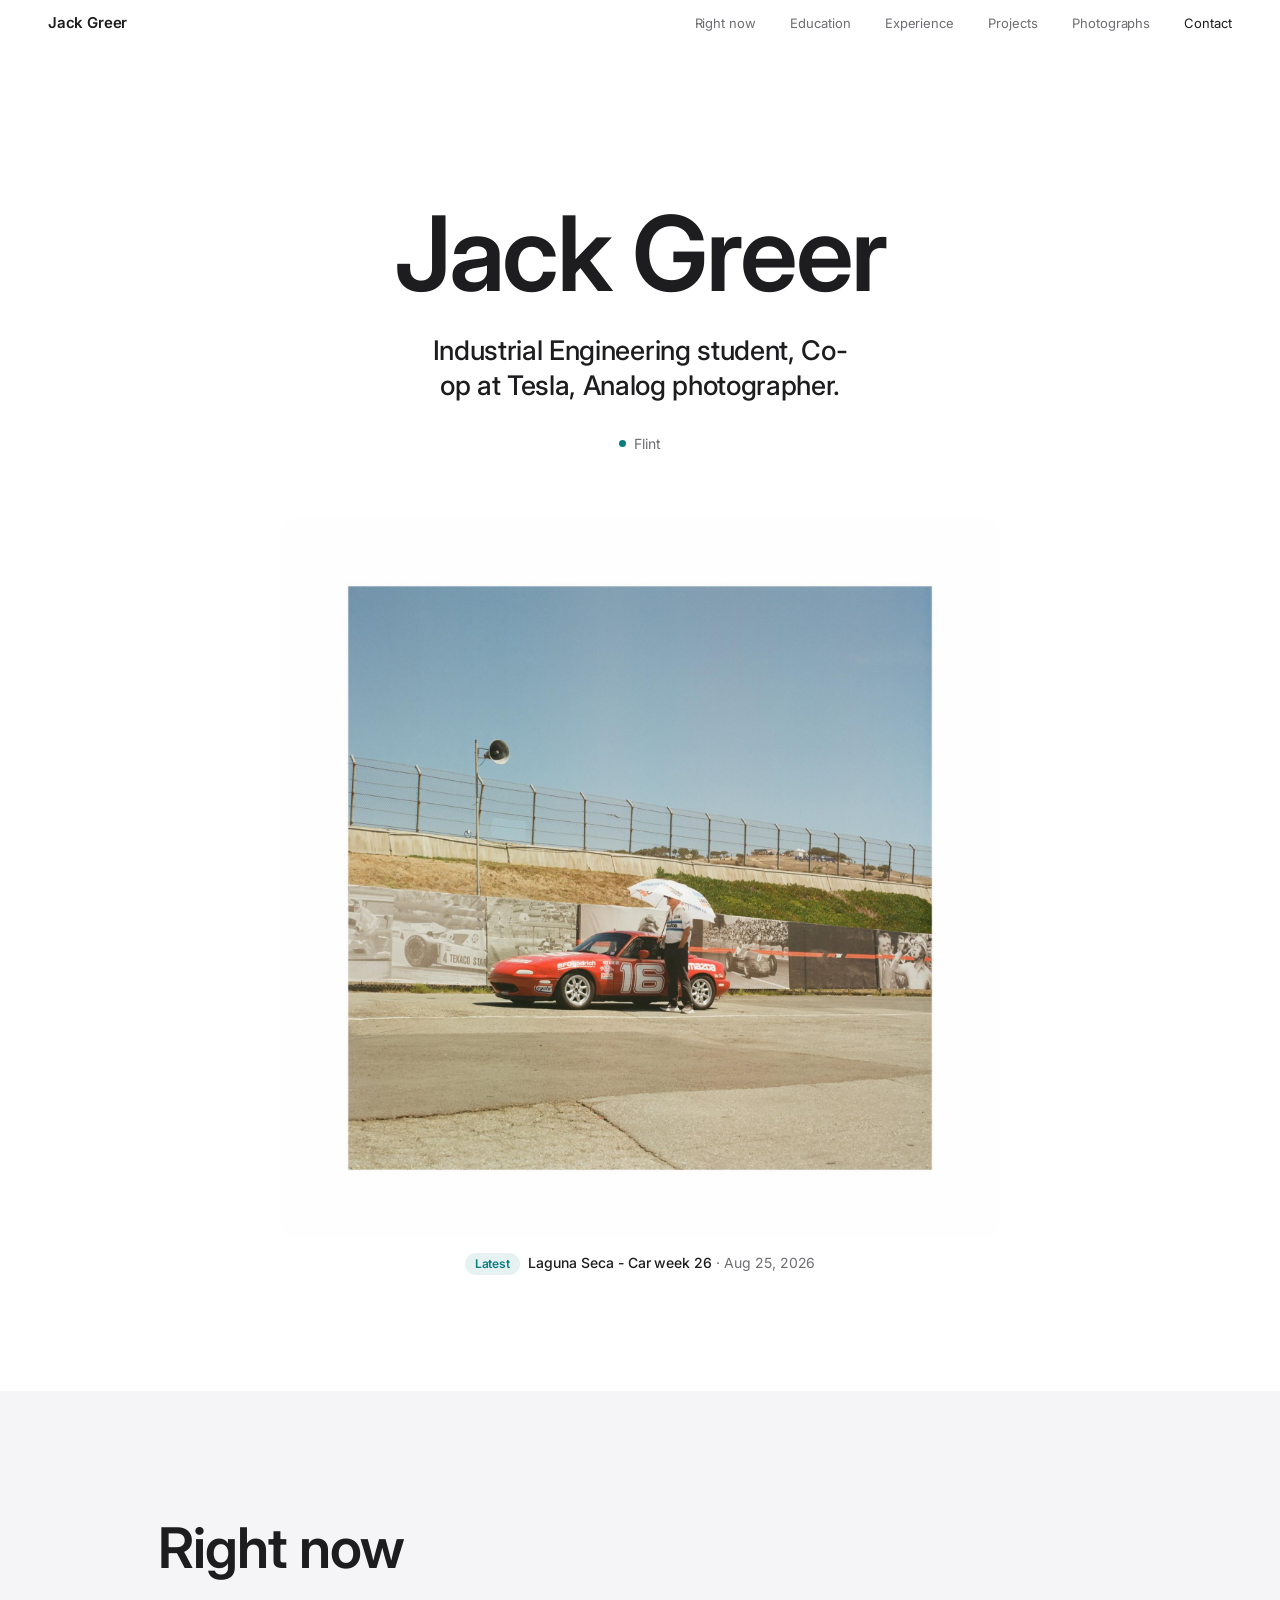
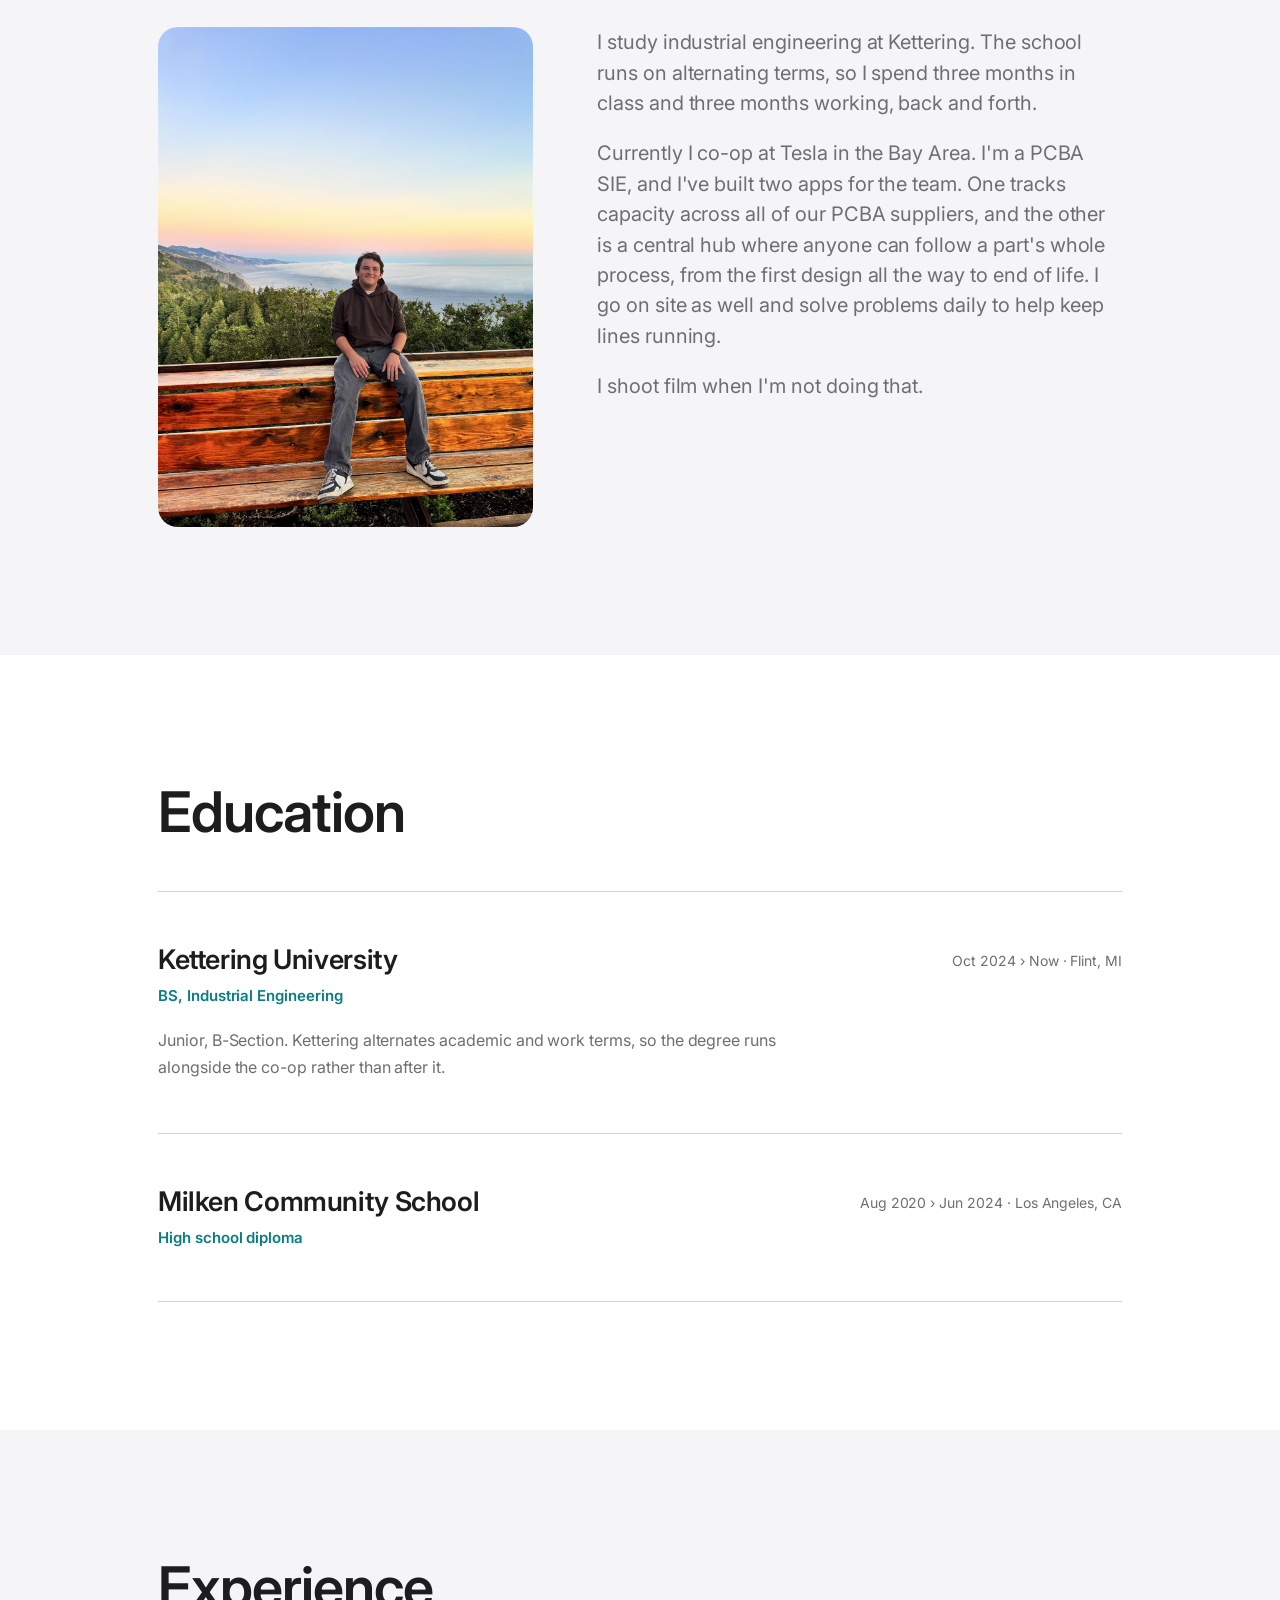
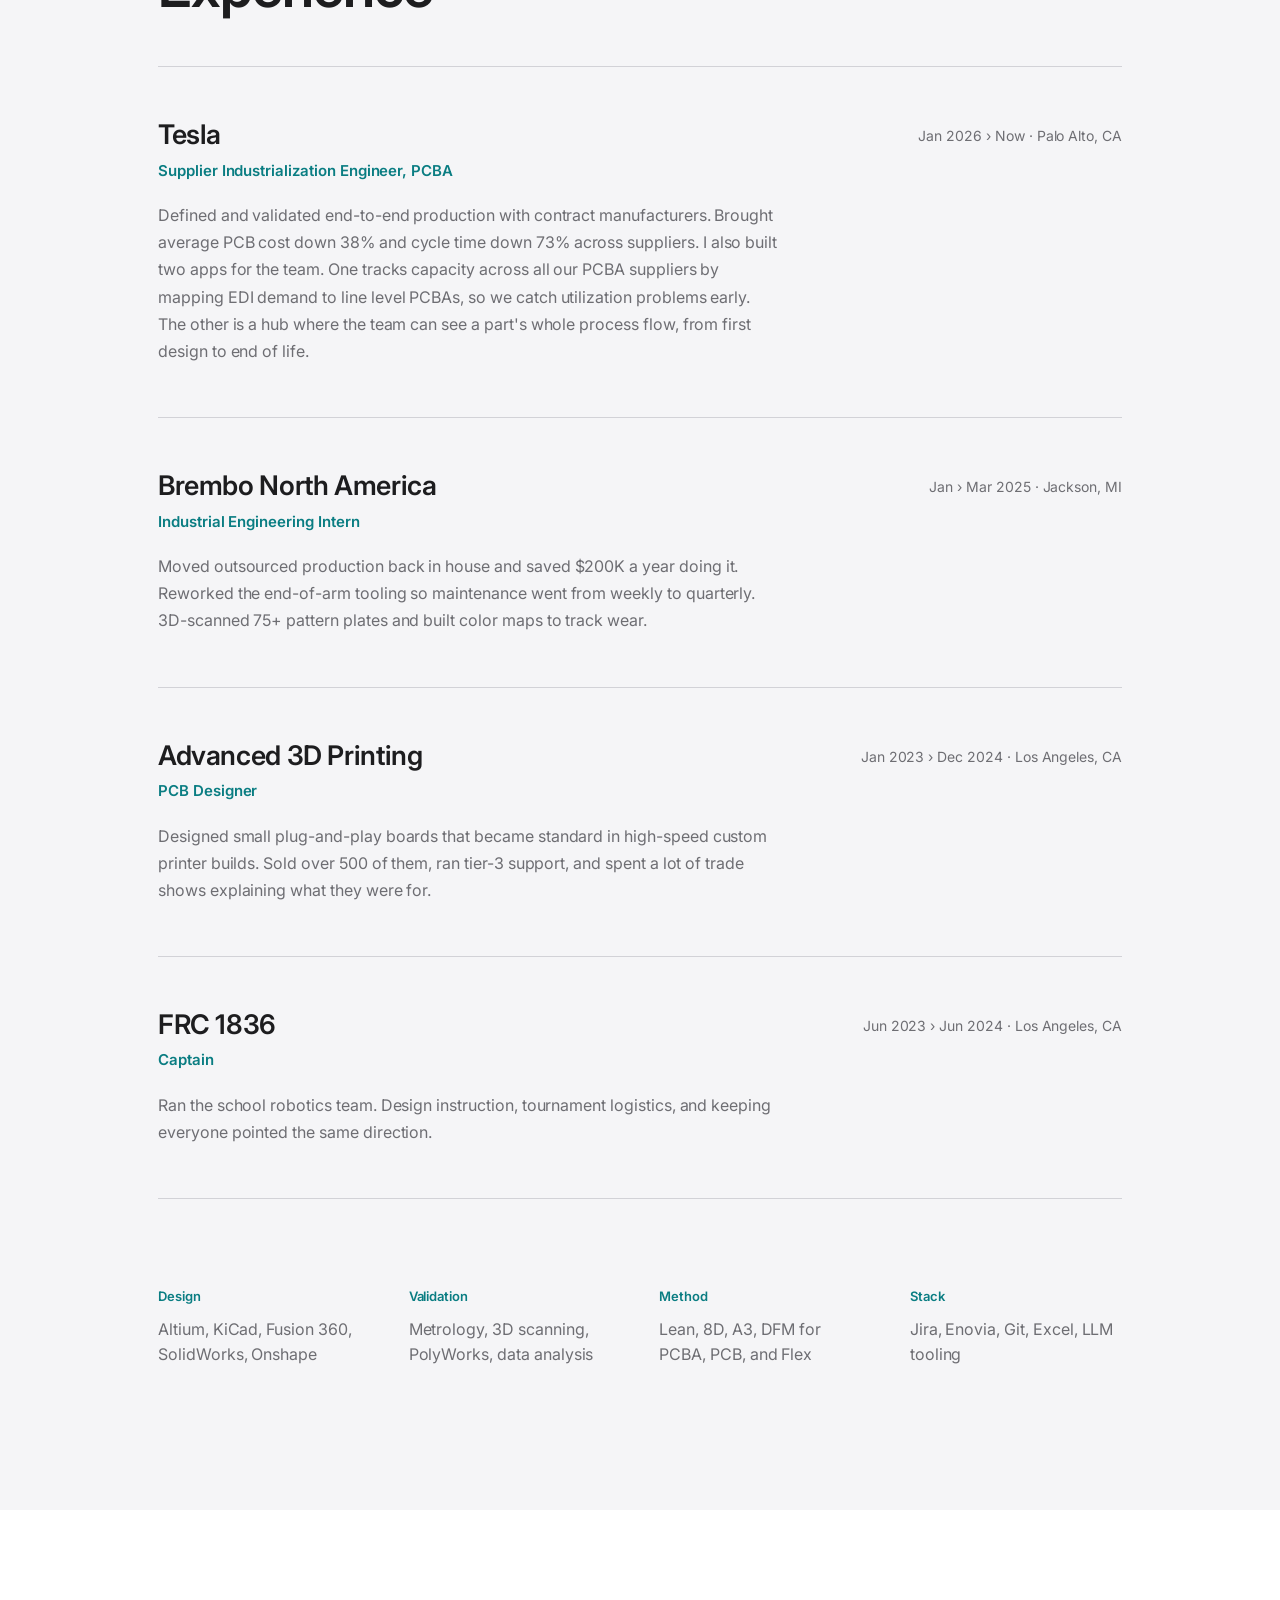
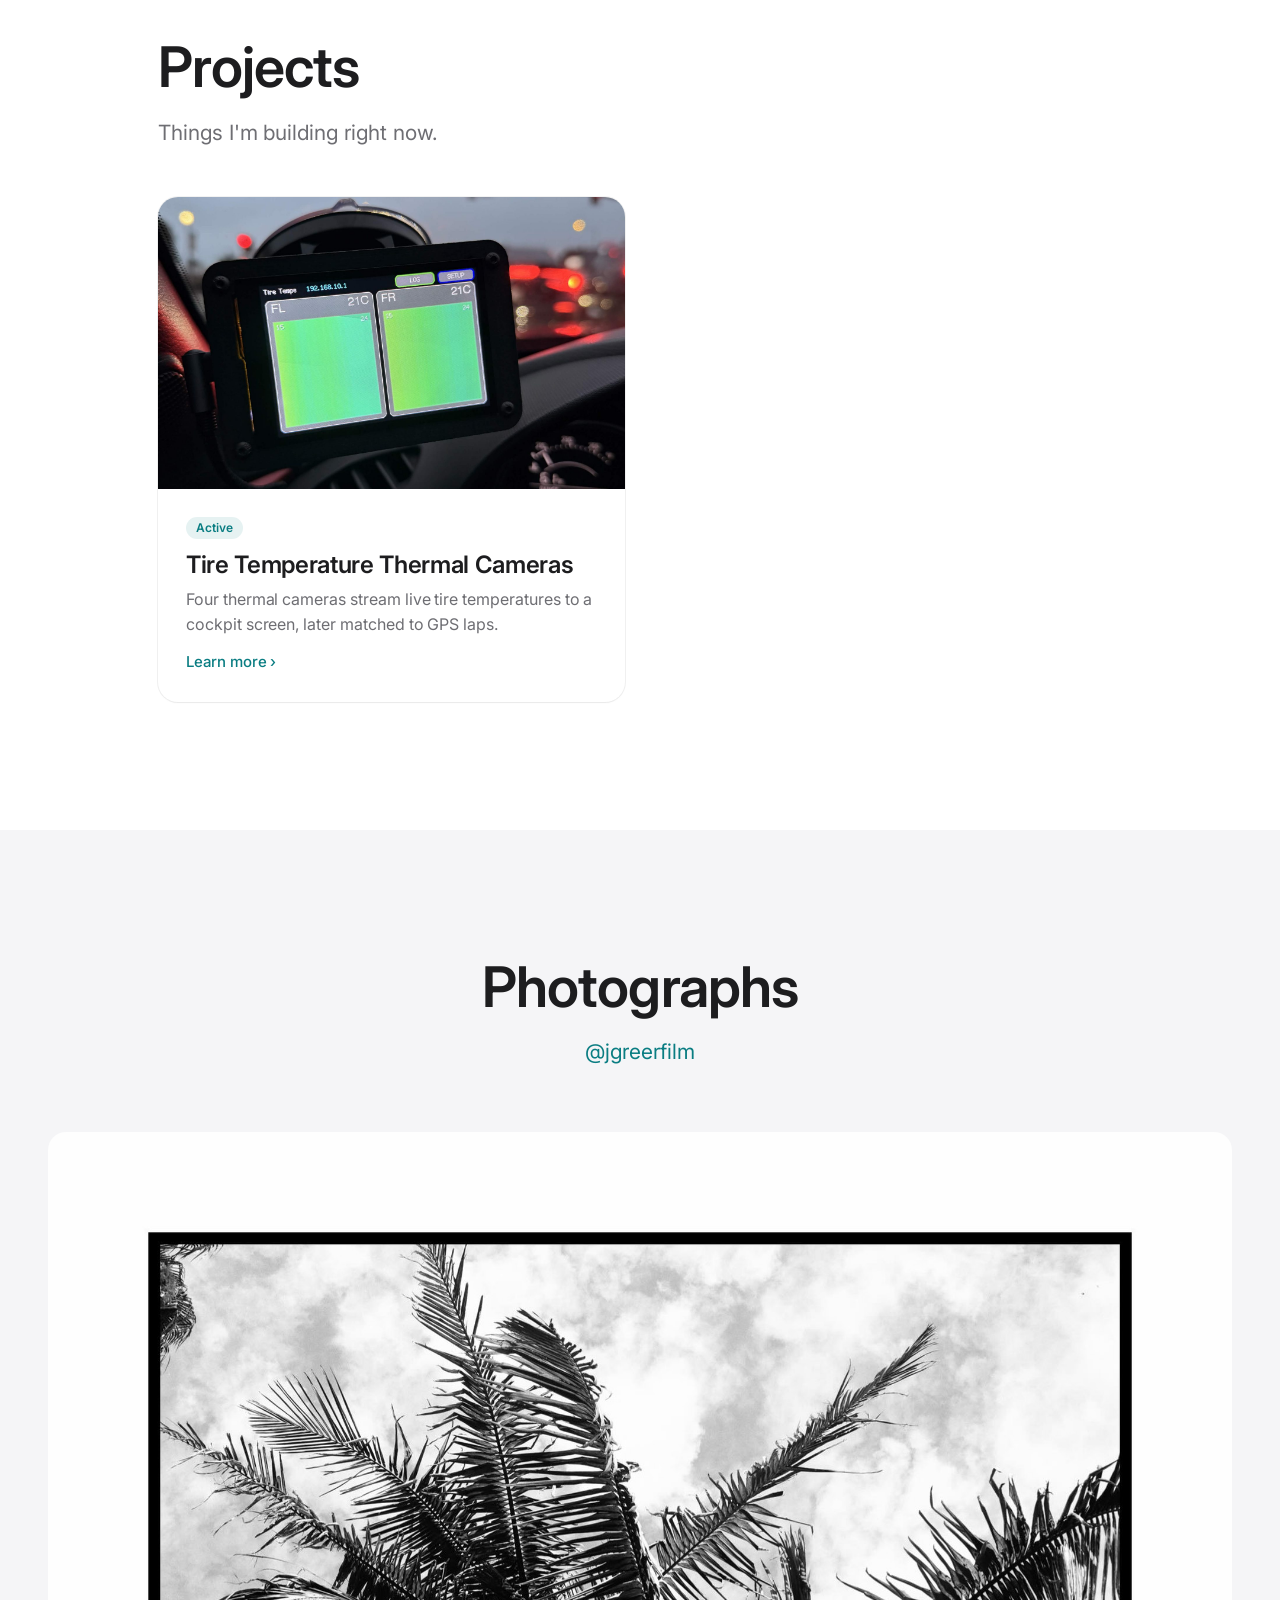
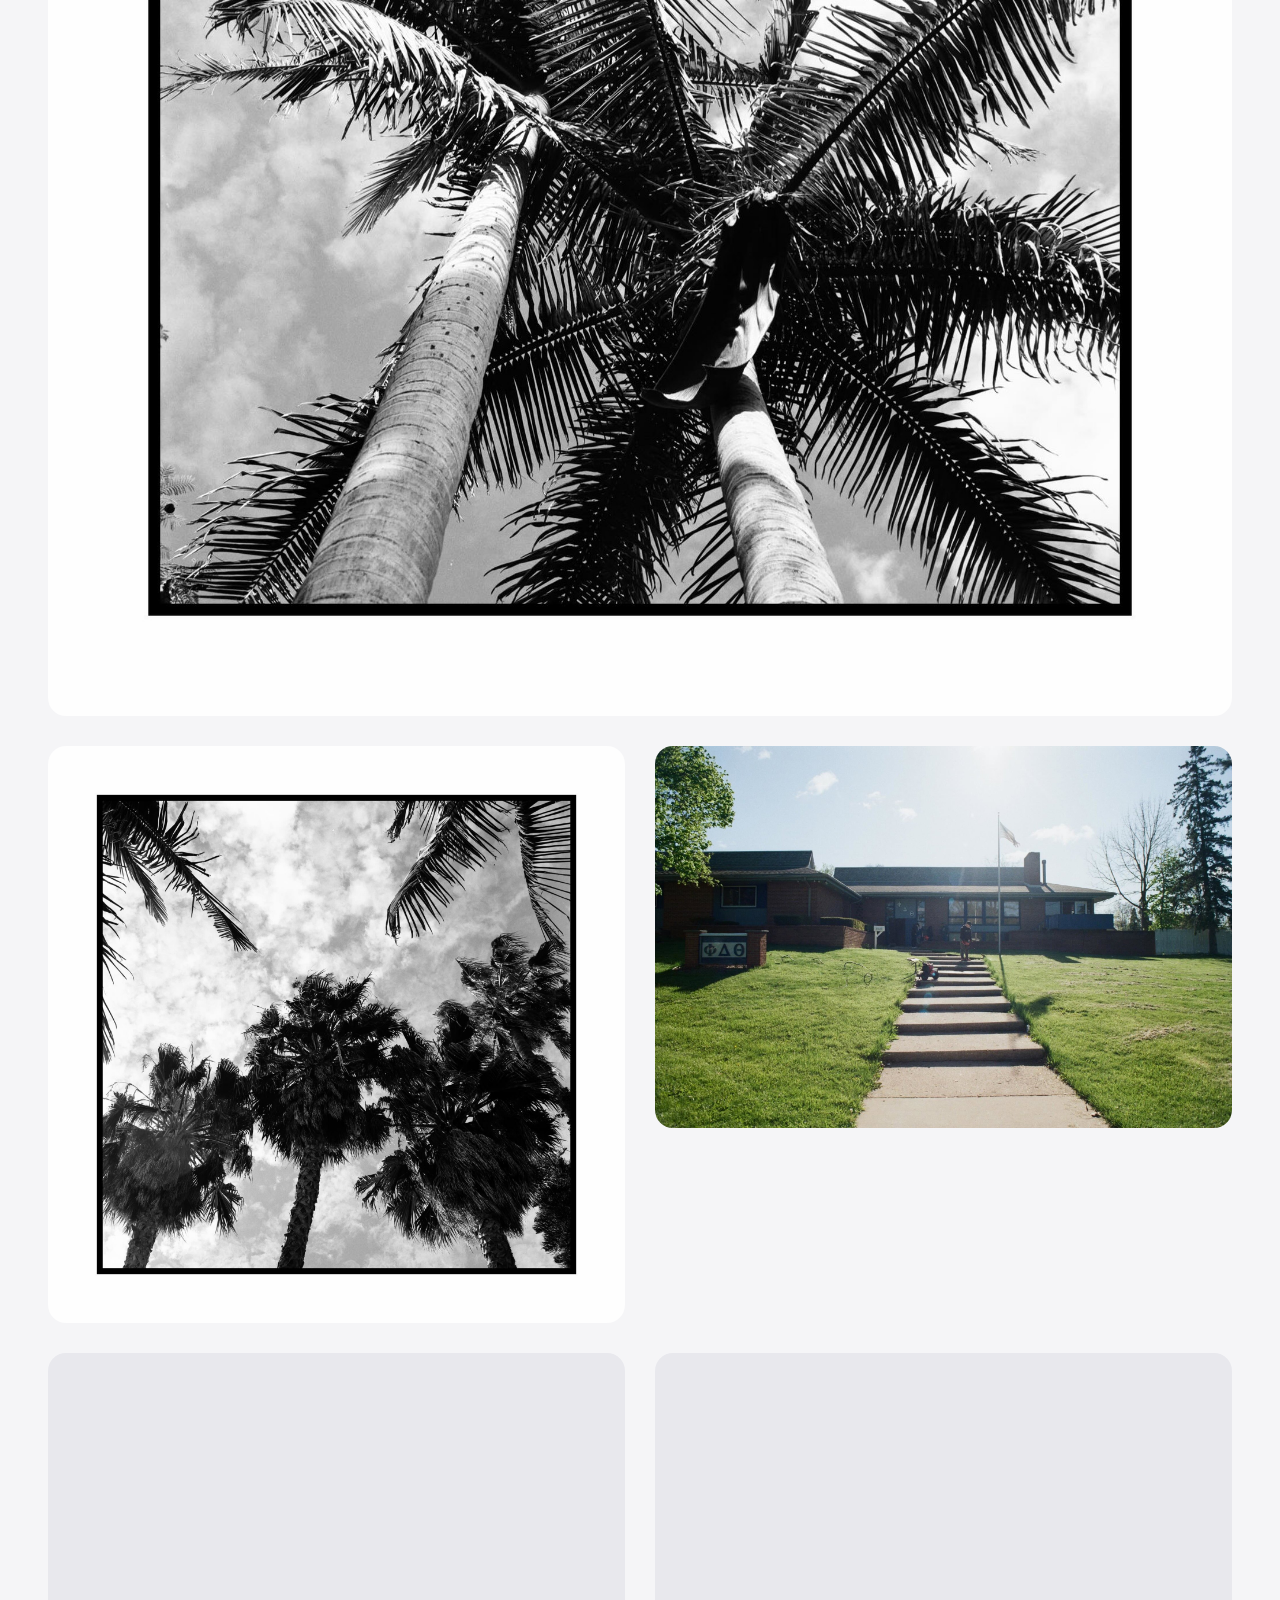
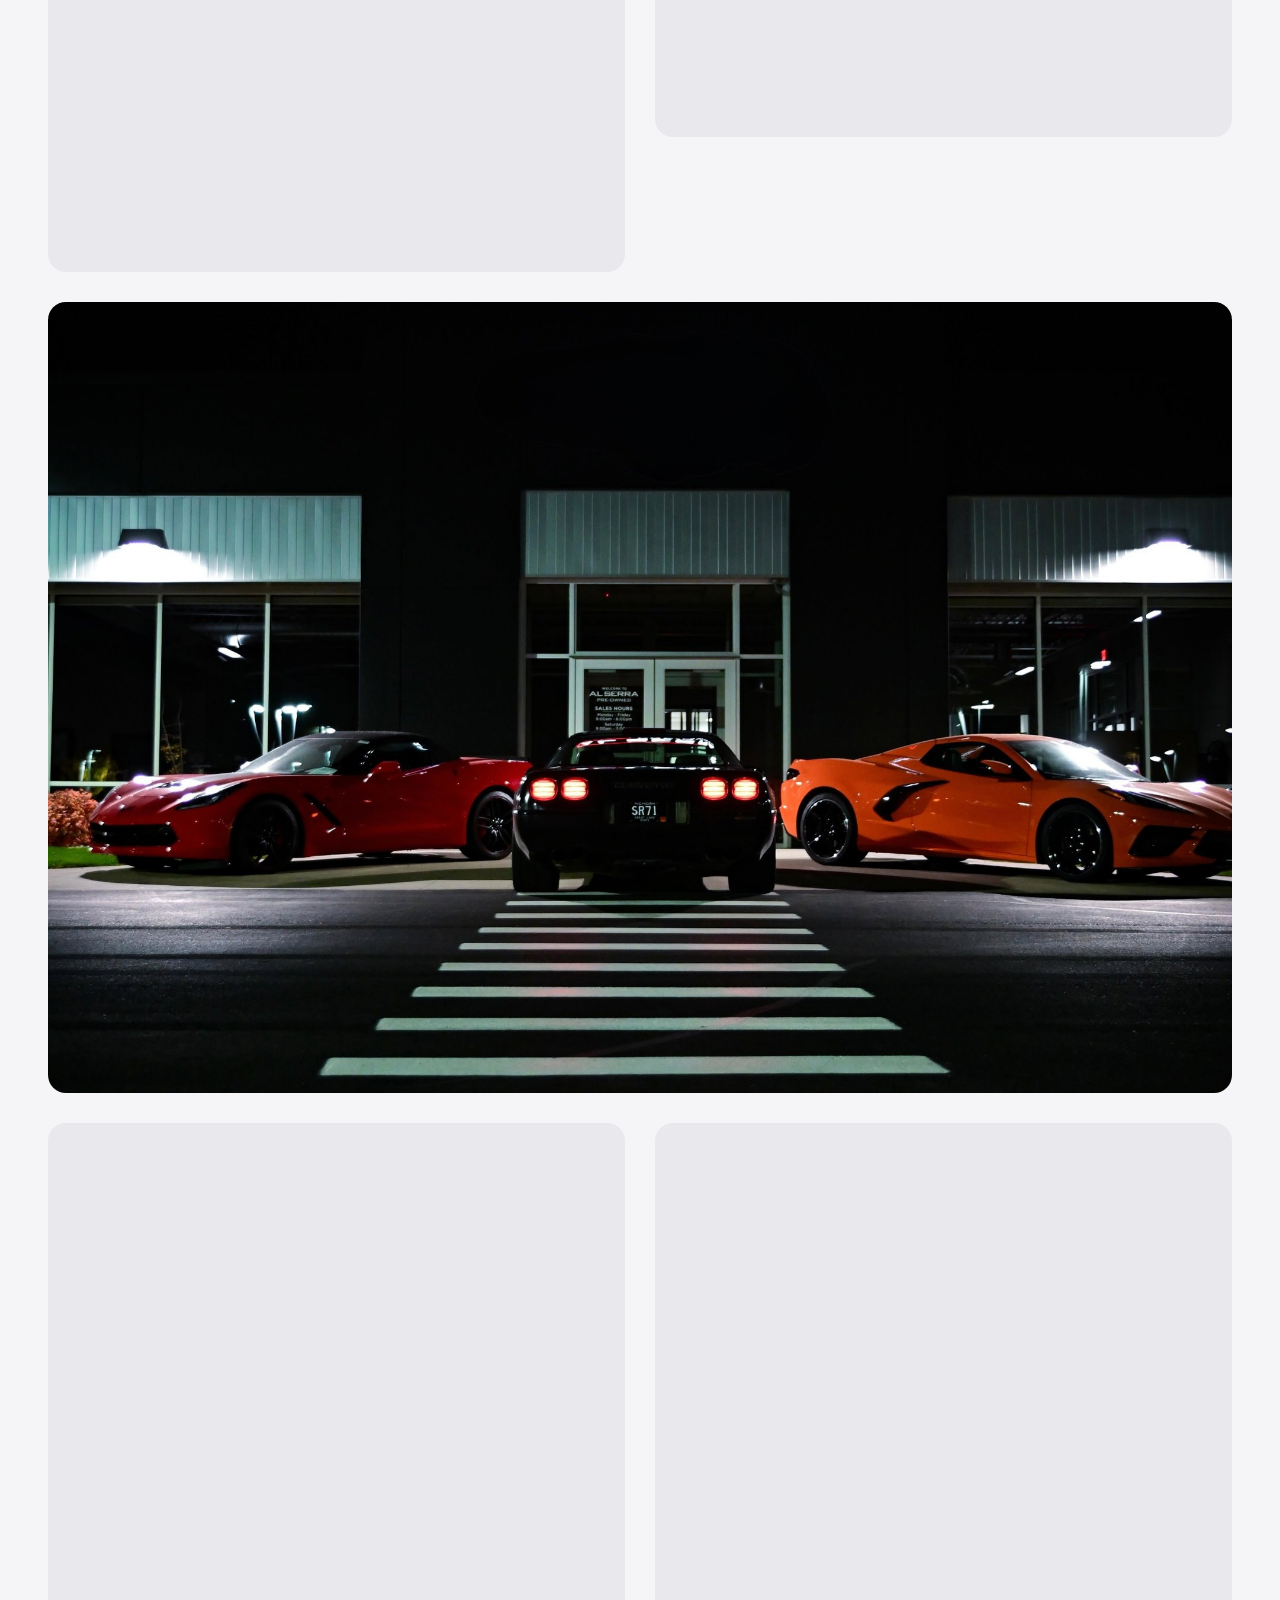
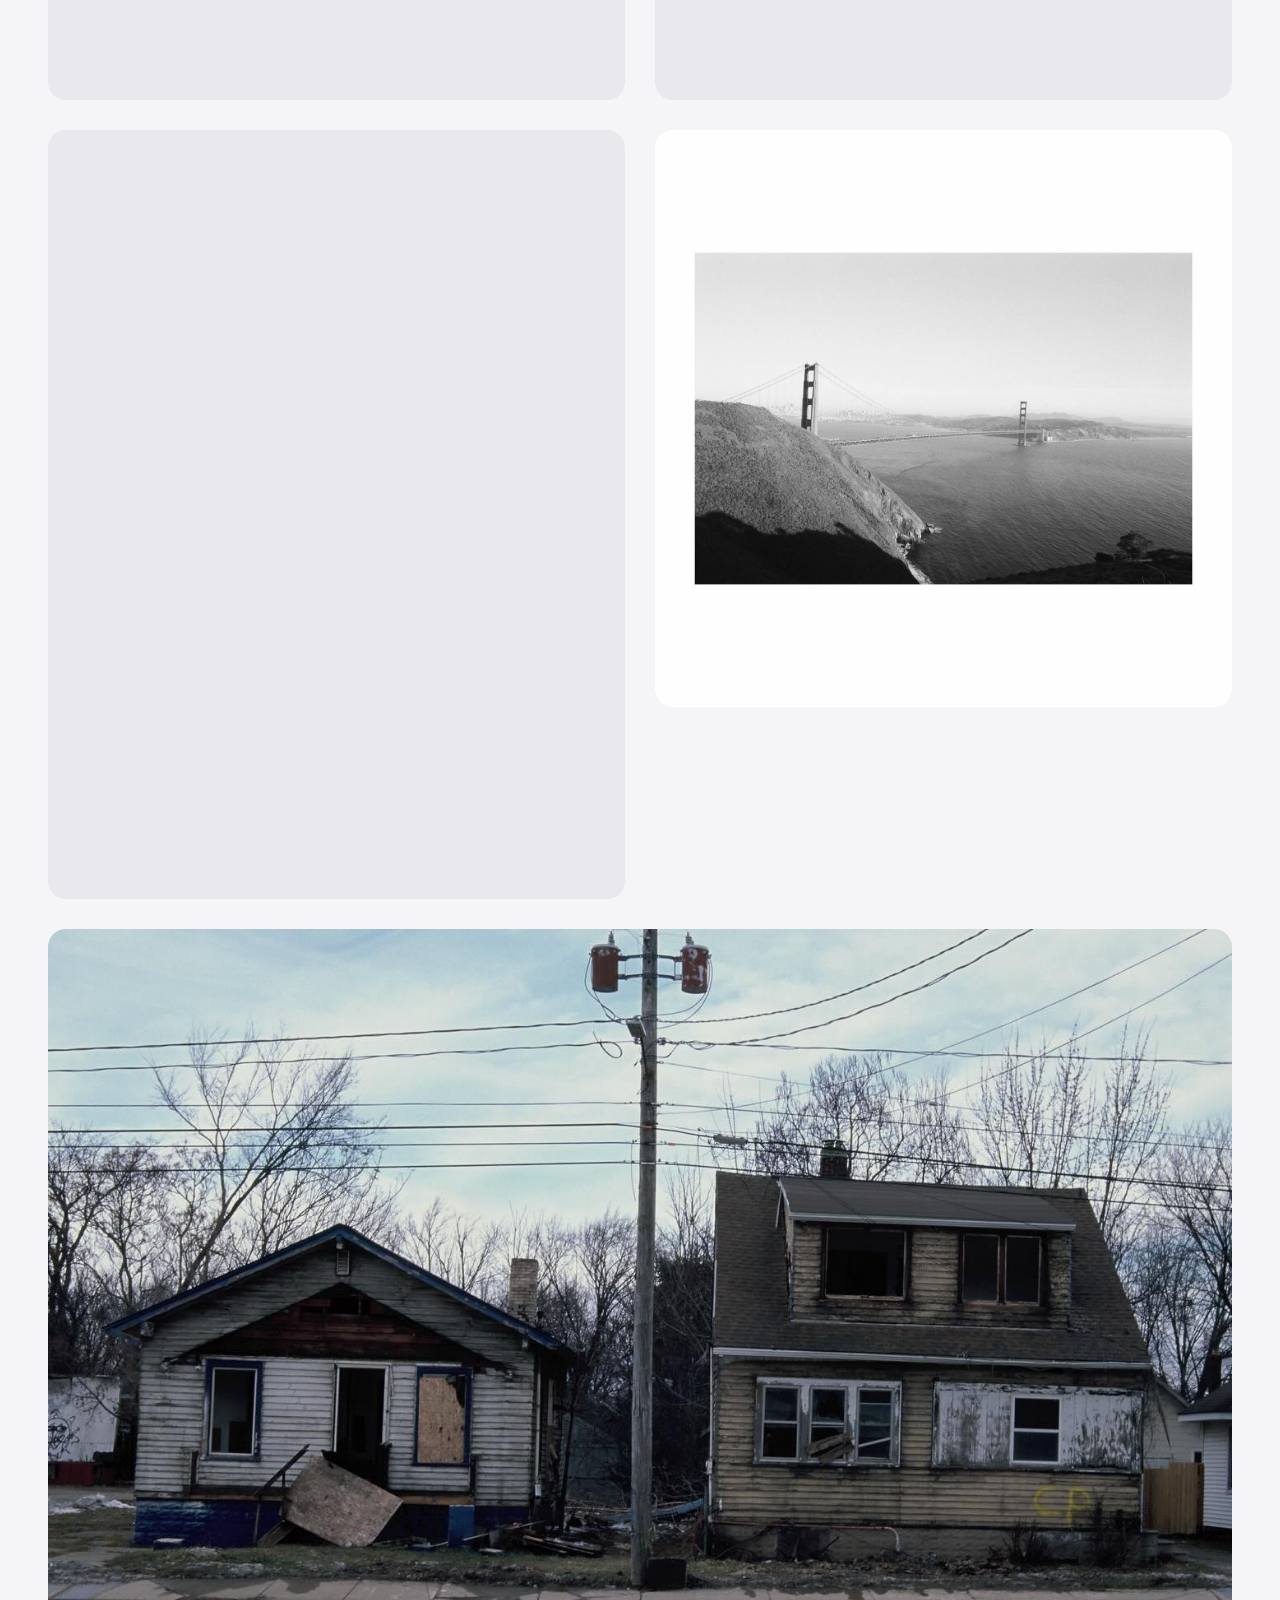
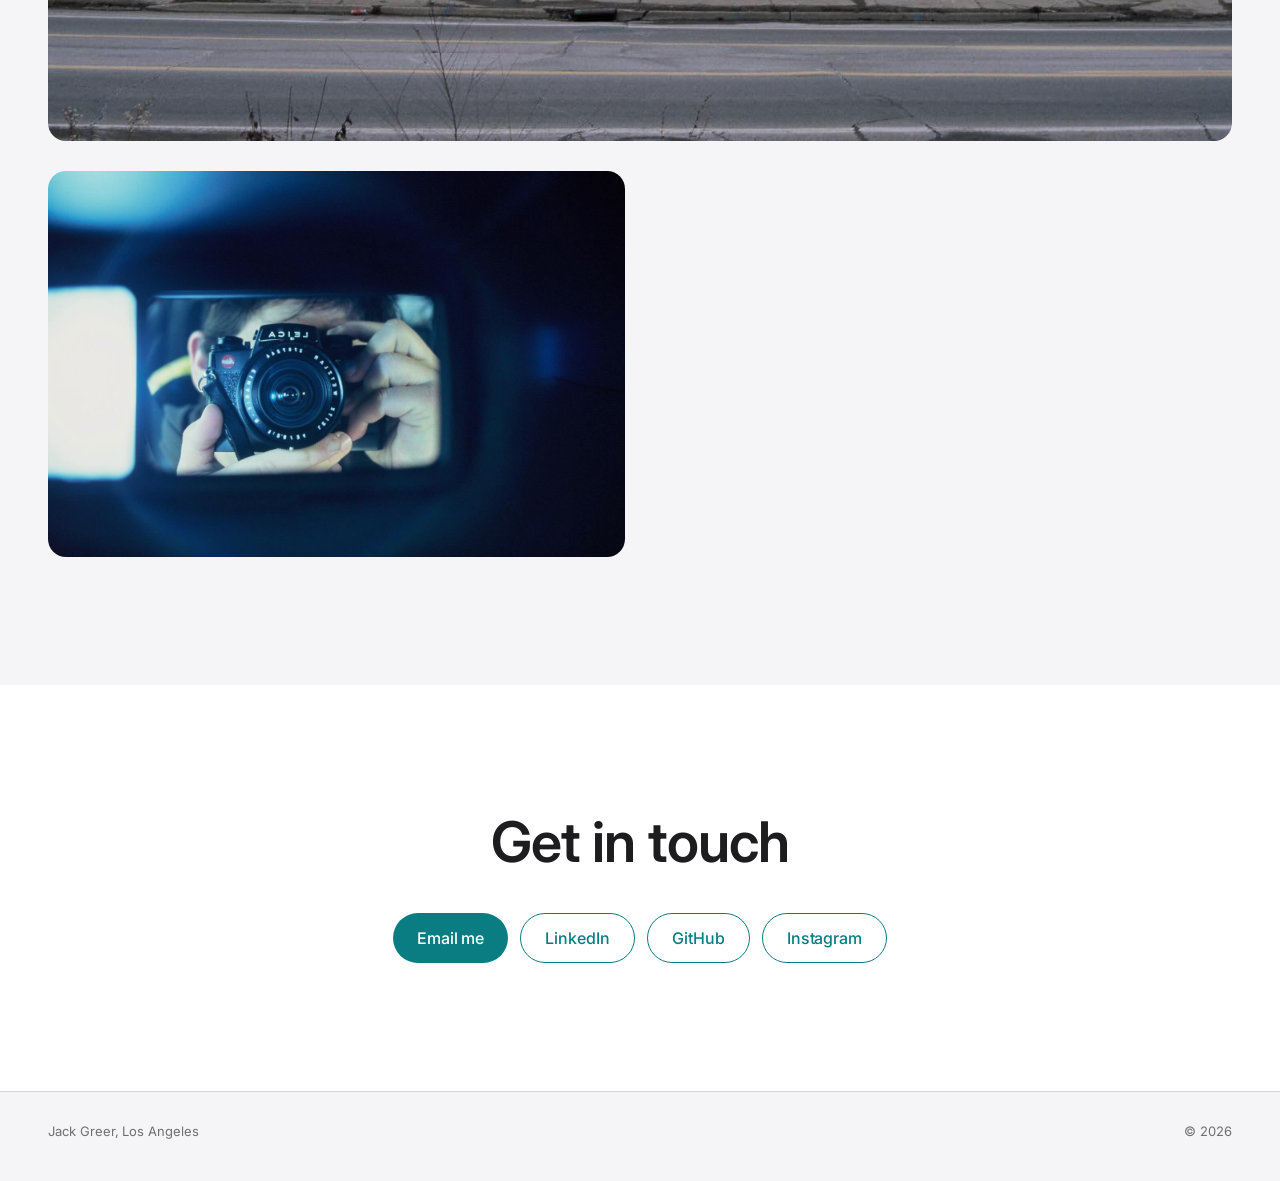
==== index.html @ 78fa1d92 "projects tab added with thermal" ====
<!doctype html>
<html lang="en">
<head>
<meta charset="utf-8">
<meta name="viewport" content="width=device-width, initial-scale=1">
<meta name="description" content="Jack Greer. Industrial Engineering student, co-op at Tesla, film photography nerd.">
<link rel="canonical" href="https://greerjack.com/">
<meta property="og:type" content="website">
<meta property="og:site_name" content="Jack Greer">
<meta property="og:title" content="Jack Greer">
<meta property="og:description" content="Industrial Engineering student, Co-op at Tesla, Film Photography nerd.">
<meta property="og:url" content="https://greerjack.com/">
<meta property="og:image" content="https://greerjack.com/ig/01.jpg">
<meta name="twitter:card" content="summary_large_image">
<meta name="theme-color" content="#FFFFFF">
<link rel="icon" type="image/png" href="assets/favicon.png">
<link rel="apple-touch-icon" href="assets/favicon.png">
<title>Jack Greer</title>
<link rel="preconnect" href="https://fonts.googleapis.com">
<link rel="preconnect" href="https://fonts.gstatic.com" crossorigin>
<link rel="stylesheet" href="https://fonts.googleapis.com/css2?family=Inter:wght@400;500;600&display=swap">
<style>
:root{
  color-scheme: light;
  --bg:#FFFFFF;
  --bg-alt:#F5F5F7;
  --ink:#1D1D1F;
  --ink-2:#6E6E73;
  --rule:#D2D2D7;
  --accent:#0A7D82;
  --sans:-apple-system,BlinkMacSystemFont,"SF Pro Text","SF Pro Display","SF Pro",
         "Inter","Segoe UI",Roboto,"Helvetica Neue",Arial,sans-serif;
  --gut:clamp(22px,5vw,48px);
  --page:1060px;
  --wide:1400px;
}

*{box-sizing:border-box}
html{-webkit-text-size-adjust:100%;scroll-behavior:smooth}
@media (prefers-reduced-motion:reduce){html{scroll-behavior:auto}*{transition:none!important;animation:none!important}}
body{
  margin:0;background:var(--bg);color:var(--ink);
  font-family:var(--sans);
  font-size:clamp(16px,1.1vw,17px);line-height:1.5;letter-spacing:-.003em;
  -webkit-font-smoothing:antialiased;-moz-osx-font-smoothing:grayscale;
}
img{display:block;max-width:100%}
button,input,select,textarea{font-family:inherit;font-size:inherit;letter-spacing:inherit}
a{color:inherit}
:focus-visible{outline:2px solid var(--accent);outline-offset:4px;border-radius:4px}

.inner{max-width:var(--page);margin:0 auto;padding-inline:var(--gut)}
.inner.wide{max-width:var(--wide)}

/* ---------- nav ---------- */
.nav{
  position:sticky;top:0;z-index:50;height:48px;
  background:rgba(255,255,255,.72);
  backdrop-filter:saturate(180%) blur(20px);
  -webkit-backdrop-filter:saturate(180%) blur(20px);
  border-bottom:1px solid rgba(0,0,0,0);
  transition:background .3s ease,border-color .3s ease;
}
.nav.scrolled{background:rgba(255,255,255,.86);border-bottom-color:rgba(0,0,0,.09)}
.nav-in{
  max-width:var(--wide);margin:0 auto;padding-inline:var(--gut);height:100%;
  display:flex;align-items:center;gap:clamp(16px,3vw,34px);
}
.nav a{text-decoration:none;font-size:13px;color:var(--ink-2);transition:color .2s ease;white-space:nowrap}
.nav a:hover{color:var(--ink)}
.nav .logo{font-size:15px;font-weight:600;color:var(--ink);margin-right:auto;letter-spacing:-.012em}
.nav a[aria-current="true"]{color:var(--ink)}
@media (max-width:560px){.nav .sm{display:none}}

/* ---------- hero ---------- */
.hero{
  text-align:center;
  padding-block:clamp(84px,14vw,152px) clamp(72px,11vw,116px);
}
.hero h1{
  margin:0;font-size:clamp(46px,10vw,104px);font-weight:600;
  line-height:1.03;letter-spacing:-.022em;text-wrap:balance;
}
@media (prefers-reduced-motion:no-preference){
  .hero h1,.hero .lede,.hero .where{
    animation:heroIn .7s cubic-bezier(.22,.61,.36,1) backwards;
  }
  .hero h1{animation-delay:0s}
  .hero .lede{animation-delay:.09s}
  .hero .where{animation-delay:.18s}
}
@keyframes heroIn{from{opacity:0;transform:translateY(16px)}}
.lede{
  margin:clamp(18px,2.6vw,26px) auto 0;max-width:30ch;
  font-size:clamp(19px,2.6vw,27px);line-height:1.3;font-weight:500;
  letter-spacing:-.012em;color:var(--ink);text-wrap:balance;
}
.where{
  margin:clamp(22px,3vw,30px) 0 0;display:inline-flex;align-items:center;gap:8px;
  font-size:14px;color:var(--ink-2);
}
.where .dot{width:7px;height:7px;border-radius:50%;background:var(--accent);flex:none}

/* newest post, centered under the name */
.latest{margin:clamp(40px,6vw,64px) auto 0;max-width:min(720px,100%);text-align:center}
.latest .shot .plate{border-radius:clamp(14px,1.6vw,20px)}
.latest figcaption{margin-top:14px;font-size:14px;color:var(--ink-2)}
.latest figcaption .tag{
  display:inline-block;margin-right:8px;padding:2px 10px;border-radius:980px;
  background:rgba(10,125,130,.1);color:var(--accent);font-weight:600;font-size:12px;
}
.latest figcaption .t{color:var(--ink);font-weight:500}
@media (prefers-reduced-motion:no-preference){
  .latest{animation:heroIn .8s cubic-bezier(.22,.61,.36,1) .26s backwards}
}

/* ---------- intro ---------- */
.intro{
  display:grid;grid-template-columns:minmax(0,5fr) minmax(0,7fr);
  gap:clamp(28px,5vw,64px);align-items:start;margin-top:clamp(30px,4vw,48px);
}
.intro .me{margin:0;border-radius:clamp(14px,1.6vw,20px);overflow:hidden;background:#E8E8ED;line-height:0}
.intro .me img{width:100%;height:auto}
@media (max-width:760px){
  .intro{grid-template-columns:1fr}
  .intro .me{max-width:420px;margin-inline:auto}
}
.band .intro .prose{margin-top:0}

/* ---------- bands ---------- */
.band{padding-block:clamp(72px,11vw,128px)}
.band.alt{background:var(--bg-alt)}
.band h2{
  margin:0;font-size:clamp(30px,5.4vw,56px);font-weight:600;
  line-height:1.07;letter-spacing:-.017em;text-wrap:balance;
}
.band .sub{
  margin:clamp(14px,2vw,20px) 0 0;font-size:clamp(17px,2.1vw,21px);
  line-height:1.45;color:var(--ink-2);max-width:60ch;
}
.band .prose{margin:clamp(24px,3.4vw,40px) 0 0;max-width:62ch}
.band .prose p{margin:0 0 1em;font-size:clamp(17px,2vw,20px);line-height:1.52;color:var(--ink-2)}
.band .prose p:last-child{margin-bottom:0}
.center{text-align:center}
.center .sub{margin-inline:auto}
.band .sub a{color:var(--accent);text-decoration:none;transition:opacity .2s ease}
.band .sub a:hover{opacity:.7}

/* ---------- experience ---------- */
.cv{list-style:none;margin:clamp(30px,4vw,48px) 0 0;padding:0;display:flex;flex-direction:column}
.cv li{
  padding-block:clamp(34px,4.6vw,52px);border-top:1px solid var(--rule);
  display:grid;grid-template-columns:minmax(0,1fr) auto;gap:8px 28px;
}
.cv li:last-child{border-bottom:1px solid var(--rule)}
.cv .org{font-size:clamp(20px,2.6vw,27px);font-weight:600;letter-spacing:-.014em;line-height:1.2}
.cv .when{font-size:14px;color:var(--ink-2);text-align:right;white-space:nowrap;padding-top:6px}
.cv .role{grid-column:1/-1;margin:0;font-size:15px;font-weight:600;color:var(--accent)}
.cv .what{grid-column:1/-1;margin:12px 0 0;color:var(--ink-2);max-width:62ch;font-size:16px;line-height:1.7}
@media (max-width:620px){
  .cv li{grid-template-columns:1fr}
  .cv .when{text-align:left;padding-top:0}
}

/* ---------- tools ---------- */
.tools{
  display:grid;grid-template-columns:repeat(auto-fit,minmax(210px,1fr));
  gap:clamp(22px,3vw,40px);margin-top:clamp(56px,7vw,88px);
}
.tools div{display:flex;flex-direction:column;gap:10px}
.tools dt{font-size:13px;font-weight:600;color:var(--accent);margin:0}
.tools dd{margin:0;font-size:16px;line-height:1.55;color:var(--ink-2)}

/* ---------- projects ---------- */
.projects{
  display:grid;grid-template-columns:repeat(auto-fill,minmax(min(100%,420px),1fr));
  gap:clamp(18px,2.6vw,30px);margin-top:clamp(30px,4vw,48px);
}
.proj{
  display:flex;flex-direction:column;text-decoration:none;color:inherit;
  background:var(--bg);border-radius:clamp(14px,1.6vw,20px);overflow:hidden;
  box-shadow:0 1px 2px rgba(0,0,0,.04),0 0 0 1px rgba(0,0,0,.05);
  transition:transform .5s cubic-bezier(.22,.61,.36,1),box-shadow .5s cubic-bezier(.22,.61,.36,1);
}
@media (hover:hover) and (prefers-reduced-motion:no-preference){
  .proj:hover{transform:scale(1.03);box-shadow:0 18px 44px rgba(0,0,0,.16)}
}
.proj .cover{aspect-ratio:16/10;background:#1B1B1F}
.proj .cover img{width:100%;height:100%;object-fit:cover}
.proj .body{padding:clamp(20px,2.6vw,28px);display:flex;flex-direction:column;gap:8px}
.proj .status{
  align-self:flex-start;padding:2px 10px;border-radius:980px;
  background:rgba(10,125,130,.1);color:var(--accent);font-weight:600;font-size:12px;
}
.proj h3{margin:4px 0 0;font-size:clamp(20px,2.4vw,24px);font-weight:600;letter-spacing:-.014em;line-height:1.2}
.proj p{margin:0;color:var(--ink-2);font-size:16px;line-height:1.55}
.proj .more{margin-top:6px;color:var(--accent);font-size:15px;font-weight:500}

/* ---------- gallery ---------- */
.gallery{max-width:var(--wide);margin:clamp(40px,5vw,64px) auto 0;padding-inline:var(--gut);
  display:flex;flex-direction:column;gap:clamp(16px,2.4vw,30px)}
.grow{display:grid;grid-template-columns:1fr 1fr;gap:clamp(16px,2.4vw,30px)}
@media (max-width:720px){.grow{grid-template-columns:1fr}}
.shot{margin:0;display:block}
.shot .plate{
  overflow:hidden;border-radius:clamp(12px,1.4vw,18px);background:#E8E8ED;
  border:0;padding:0;cursor:zoom-in;display:block;width:100%;line-height:0;
}
.shot .plate img{
  width:100%;height:auto;
  transition:transform .9s cubic-bezier(.22,.61,.36,1),filter .4s ease;
}
/* Apple-style hover: the whole tile lifts and grows a touch */
.shot .plate,.intro .me{
  transition:transform .5s cubic-bezier(.22,.61,.36,1),box-shadow .5s cubic-bezier(.22,.61,.36,1);
}
@media (hover:hover) and (prefers-reduced-motion:no-preference){
  .shot .plate:hover,.intro .me:hover{
    transform:scale(1.03);
    box-shadow:0 18px 44px rgba(0,0,0,.16);
  }
}

/* ---------- contact ---------- */
.cta{display:flex;flex-wrap:wrap;gap:12px;justify-content:center;margin-top:clamp(28px,4vw,40px)}
.btn{
  display:inline-flex;align-items:center;justify-content:center;
  padding:12px 24px;border-radius:980px;text-decoration:none;font-size:16px;font-weight:500;
  background:var(--accent);color:#fff;transition:opacity .2s ease,transform .2s ease;
}
.btn:hover{opacity:.86}
.btn.ghost{background:transparent;color:var(--accent);border:1px solid var(--accent)}
.btn.ghost:hover{background:rgba(10,125,130,.07);opacity:1}

/* ---------- footer ---------- */
footer{background:var(--bg-alt);border-top:1px solid var(--rule);padding-block:30px 40px}
.foot{
  max-width:var(--wide);margin:0 auto;padding-inline:var(--gut);
  display:flex;justify-content:space-between;gap:12px;flex-wrap:wrap;font-size:13px;color:var(--ink-2);
}

/* ---------- lightbox ---------- */
.box{
  position:fixed;inset:0;z-index:99;border:0;margin:0;padding:0;width:100%;height:100%;
  background:rgba(245,245,247,.97);
  backdrop-filter:blur(24px);-webkit-backdrop-filter:blur(24px);
  display:none;
}
.box[open]{display:flex;flex-direction:column;align-items:center;justify-content:center;gap:16px;padding:clamp(18px,4vw,52px)}
.box::backdrop{background:rgba(245,245,247,.97)}
.box img{max-width:100%;max-height:78vh;width:auto;height:auto;object-fit:contain;border-radius:10px}
.box figcaption{font-size:14px;color:var(--ink-2);text-align:center;max-width:60ch}
.box figcaption .t{color:var(--ink);font-weight:500}
.box figcaption a{color:var(--accent);text-decoration:none}
.box .x{
  position:absolute;top:clamp(14px,2.4vw,26px);right:clamp(14px,2.4vw,26px);
  width:34px;height:34px;border-radius:50%;border:0;cursor:pointer;
  background:rgba(0,0,0,.06);color:var(--ink);font-size:17px;line-height:1;
}
.box .x:hover{background:rgba(0,0,0,.12)}

/* ---------- scroll choreography ----------
   Reveals are driven by IntersectionObserver with a hard timeout, so nothing
   can be left stranded invisible. The parallax below is CSS scroll-linked and
   only ever touches transform, so an unsupported browser just gets a still. */
.rise{
  opacity:.001;transform:translateY(28px) scale(.992);
  transition:opacity .75s cubic-bezier(.22,.61,.36,1),
             transform .75s cubic-bezier(.22,.61,.36,1);
  will-change:opacity,transform;
}
.rise.in{opacity:1;transform:none;will-change:auto}
/* second photo in a two up row trails the first */
.grow .shot:nth-child(2).rise{transition-delay:.09s}

@supports (animation-timeline: view()){
  @media (prefers-reduced-motion:no-preference){
    .shot .plate img{
      animation:drift linear both;
      animation-timeline:view();
      animation-range:entry 0% exit 100%;
    }
    @keyframes drift{
      from{transform:translateY(-2.2%) scale(1.065)}
      to{transform:translateY(2.2%) scale(1.065)}
    }
    .shot .plate:hover img{filter:brightness(1.05)}
  }
}
</style>
</head>
<body>
<nav class="nav">
  <div class="nav-in">
    <a class="logo" href="#top">Jack Greer</a>
    <a class="sm" href="#currently">Right now</a>
    <a class="sm" href="#education">Education</a>
    <a class="sm" href="#experience">Experience</a>
    <a href="#projects">Projects</a>
    <a href="#photographs">Photographs</a>
    <a href="#contact">Contact</a>
  </div>
</nav>

<main id="top">

  <header class="hero inner">
    <h1>Jack Greer</h1>
    <p class="lede">Industrial Engineering student, Co-op at Tesla, Analog photographer.</p>
    <p class="where"><span class="dot"></span><span id="city">Flint</span></p>
    <div class="latest" id="latest"></div>
  </header>

  <section class="band alt" id="currently">
    <div class="inner">
      <h2>Right now</h2>
      <div class="intro">
        <figure class="me">
          <img src="assets/me.jpg" width="1200" height="1600" alt="Jack sitting on a wooden bench above the Big Sur coast at sunset">
        </figure>
        <div class="prose">
          <p>I study industrial engineering at Kettering. The school runs on alternating terms, so I spend three months in class and three months working, back and forth.</p>
          <p>Currently I co-op at Tesla in the Bay Area. I'm a PCBA SIE, and I've built two apps for the team. One tracks capacity across all of our PCBA suppliers, and the other is a central hub where anyone can follow a part's whole process, from the first design all the way to end of life. I go on site as well and solve problems daily to help keep lines running.</p>
          <p>I shoot film when I'm not doing that.</p>
        </div>
      </div>
    </div>
  </section>

  <section class="band" id="education">
    <div class="inner">
      <h2>Education</h2>
      <ol class="cv">
        <li>
          <span class="org">Kettering University</span>
          <span class="when">Oct 2024 &rsaquo; Now &middot; Flint, MI</span>
          <p class="role">BS, Industrial Engineering</p>
          <p class="what">Junior, B-Section. Kettering alternates academic and work terms, so the degree runs alongside the co-op rather than after it.</p>
        </li>
        <li>
          <span class="org">Milken Community School</span>
          <span class="when">Aug 2020 &rsaquo; Jun 2024 &middot; Los Angeles, CA</span>
          <p class="role">High school diploma</p>
        </li>
      </ol>
    </div>
  </section>

  <section class="band alt" id="experience">
    <div class="inner">
      <h2>Experience</h2>
      <ol class="cv">
        <li>
          <span class="org">Tesla</span>
          <span class="when">Jan 2026 &rsaquo; Now &middot; Palo Alto, CA</span>
          <p class="role">Supplier Industrialization Engineer, PCBA</p>
          <p class="what">Defined and validated end-to-end production with contract manufacturers. Brought average PCB cost down 38% and cycle time down 73% across suppliers. I also built two apps for the team. One tracks capacity across all our PCBA suppliers by mapping EDI demand to line level PCBAs, so we catch utilization problems early. The other is a hub where the team can see a part's whole process flow, from first design to end of life.</p>
        </li>
        <li>
          <span class="org">Brembo North America</span>
          <span class="when">Jan &rsaquo; Mar 2025 &middot; Jackson, MI</span>
          <p class="role">Industrial Engineering Intern</p>
          <p class="what">Moved outsourced production back in house and saved $200K a year doing it. Reworked the end-of-arm tooling so maintenance went from weekly to quarterly. 3D-scanned 75+ pattern plates and built color maps to track wear.</p>
        </li>
        <li>
          <span class="org">Advanced 3D Printing</span>
          <span class="when">Jan 2023 &rsaquo; Dec 2024 &middot; Los Angeles, CA</span>
          <p class="role">PCB Designer</p>
          <p class="what">Designed small plug-and-play boards that became standard in high-speed custom printer builds. Sold over 500 of them, ran tier-3 support, and spent a lot of trade shows explaining what they were for.</p>
        </li>
        <li>
          <span class="org">FRC 1836</span>
          <span class="when">Jun 2023 &rsaquo; Jun 2024 &middot; Los Angeles, CA</span>
          <p class="role">Captain</p>
          <p class="what">Ran the school robotics team. Design instruction, tournament logistics, and keeping everyone pointed the same direction.</p>
        </li>
      </ol>

      <dl class="tools">
        <div><dt>Design</dt><dd>Altium, KiCad, Fusion 360, SolidWorks, Onshape</dd></div>
        <div><dt>Validation</dt><dd>Metrology, 3D scanning, PolyWorks, data analysis</dd></div>
        <div><dt>Method</dt><dd>Lean, 8D, A3, DFM for PCBA, PCB, and Flex</dd></div>
        <div><dt>Stack</dt><dd>Jira, Enovia, Git, Excel, LLM tooling</dd></div>
      </dl>
    </div>
  </section>

  <section class="band" id="projects">
    <div class="inner">
      <h2>Projects</h2>
      <p class="sub">Things I'm building right now.</p>
      <div class="projects">
        <a class="proj" href="projects/tire-temps.html">
          <div class="cover">
            <img src="assets/projects/tire-temps/cover.jpg" width="1600" height="1000" loading="lazy"
                 alt="TireNet cockpit screen showing live tire temperatures">
          </div>
          <div class="body">
            <span class="status">Active</span>
            <h3>Tire Temperature Thermal Cameras</h3>
            <p>Four thermal cameras stream live tire temperatures to a cockpit screen, later matched to GPS laps.</p>
            <span class="more">Learn more &rsaquo;</span>
          </div>
        </a>
      </div>
    </div>
  </section>

  <section class="band alt" id="photographs">
    <div class="inner center">
      <h2>Photographs</h2>
      <p class="sub"><a href="https://www.instagram.com/jgreerfilm/" target="_blank" rel="noopener">@jgreerfilm</a></p>
    </div>
    <div class="gallery" id="gallery"></div>
  </section>

  <section class="band center" id="contact">
    <div class="inner">
      <h2>Get in touch</h2>
      <div class="cta">
        <a class="btn" href="mailto:gree7626@kettering.edu">Email me</a>
        <a class="btn ghost" href="https://www.linkedin.com/in/jack-greer-14b435104/" target="_blank" rel="noopener">LinkedIn</a>
        <a class="btn ghost" href="https://github.com/jxgreer1" target="_blank" rel="noopener">GitHub</a>
        <a class="btn ghost" href="https://www.instagram.com/jgreerfilm/" target="_blank" rel="noopener">Instagram</a>
      </div>
    </div>
  </section>

</main>

<footer>
  <div class="foot">
    <span>Jack Greer, Los Angeles</span>
    <span>&copy; 2026</span>
  </div>
</footer>

<dialog class="box" id="box">
  <button class="x" id="boxx" aria-label="Close">&times;</button>
  <img id="boximg" alt="">
  <figcaption id="boxcap"></figcaption>
</dialog>

<script>
(function(){
  "use strict";

  /* Jan to Mar and Jul to Sep are Tesla terms in the Bay Area; the other six
     months are class at Kettering in Flint. Reads the month on every load. */
  document.getElementById("city").textContent =
    (function(m){ return (m>=1&&m<=3)||(m>=7&&m<=9) ? "Palo Alto" : "Flint"; })(new Date().getMonth()+1);

  /* Posts from @jgreerfilm, newest first. Captions and dates are the real ones
     off each post. Index 0 is the hero; the rest fill the gallery. */
  /* POSTS:START -- rewritten by the tools in tools/, do not hand edit */
  var POSTS = [
    {f:"01.jpg", w:2000,h:2000, t:"Laguna Seca - Car week 26", d:"Aug 25, 2026", p:"DceQvfAmdCo_1", u:"https://www.instagram.com/p/DceQvfAmdCo/"},
    {f:"02.jpg", w:2000,h:2000, t:"H A S S E L B L A D", d:"Jul 27, 2026", p:"DbR-vGJlBqL_1", u:"https://www.instagram.com/p/DbR-vGJlBqL/"},
    {f:"03.jpg", w:2000,h:2000, t:"H A S S E L B L A D", d:"Jul 27, 2026", p:"DbR-vGJlBqL_2", u:"https://www.instagram.com/p/DbR-vGJlBqL/"},
    {f:"04.jpg", w:2000,h:1325, t:"W O R K S A T U R D A Y", d:"Jul 15, 2026", p:"Da0v8lGGfxb_1", u:"https://www.instagram.com/p/Da0v8lGGfxb/"},
    {f:"05.jpg", w:1500,h:1349, t:"Overt political distraction", d:"Jul 5, 2026", p:"DaZ9KpkBkBN", u:"https://www.instagram.com/p/DaZ9KpkBkBN/"},
    {f:"06.jpg", w:1999,h:1330, t:"🇺🇸", d:"Jun 23, 2026", p:"DZ7a0n2lTbc_1", u:"https://www.instagram.com/p/DZ7a0n2lTbc/"},
    {f:"07.jpg", w:2000,h:1336, t:"🇺🇸", d:"Jun 23, 2026", p:"DZ7a0n2lTbc_2", u:"https://www.instagram.com/p/DZ7a0n2lTbc/"},
    {f:"08.jpg", w:2000,h:2000, t:"🌚", d:"Jun 17, 2026", p:"DZstNhlGQGh_1", u:"https://www.instagram.com/p/DZstNhlGQGh/"},
    {f:"09.jpg", w:2000,h:2000, t:"🌚", d:"Jun 17, 2026", p:"DZstNhlGQGh_2", u:"https://www.instagram.com/p/DZstNhlGQGh/"},
    {f:"10.jpg", w:1500,h:2000, t:"Mr. Arnold", d:"May 31, 2026", p:"DZB1DO6MZeS", u:"https://www.instagram.com/p/DZB1DO6MZeS/"},
    {f:"11.jpg", w:1440,h:1440, t:"Marin. 03/26", d:"Mar 17, 2026", p:"DWA5L4llYVE", u:"https://www.instagram.com/p/DWA5L4llYVE/"},
    {f:"12.jpg", w:1440,h:987, t:"Flint", d:"Jan 14, 2026", p:"DTgZ73eEmLV", u:"https://www.instagram.com/p/DTgZ73eEmLV/"},
    {f:"13.jpg", w:1440,h:964, t:"🔴", d:"Jan 14, 2026", p:"DTgZ4mzkqg6", u:"https://www.instagram.com/p/DTgZ4mzkqg6/"}
  ];
  /* POSTS:END */

  /* Feed posts carry a shortcode; photos from a data export do not, so the
     link is only offered when there is somewhere to go. */
  function url(p){
    if (p.u) return p.u;
    var c = p.p || "";
    return (c && c.charAt(0) !== "x") ? "https://www.instagram.com/p/" + c + "/" : "";
  }
  function src(p){ return "ig/" + p.f; }

  /* gallery: alternating one-up and two-up, Apple-ish rhythm */
  function shot(p, i){
    var fig = document.createElement("figure");
    fig.className = "shot";
    var btn = document.createElement("button");
    btn.type = "button"; btn.className = "plate";
    btn.setAttribute("aria-label", "Enlarge: " + p.t);
    var im = new Image();
    im.src = src(p); im.alt = p.t; im.width = p.w; im.height = p.h;
    im.loading = i < 3 ? "eager" : "lazy"; im.decoding = "async";
    btn.appendChild(im);
    btn.addEventListener("click", function(){ show(POSTS.indexOf(p)); });
    fig.appendChild(btn);
    return fig;
  }

  /* newest post sits centered under the name */
  var lat = document.getElementById("latest");
  if (POSTS.length){
    var top0 = shot(POSTS[0], 0), cap = document.createElement("figcaption");
    cap.innerHTML = '<span class="tag">Latest</span><span class="t"></span> &middot; ' + POSTS[0].d;
    cap.querySelector(".t").textContent = POSTS[0].t;
    top0.appendChild(cap);
    lat.appendChild(top0);
  }

  var g = document.getElementById("gallery"), rest = POSTS.slice(1), n = 0, k = 0;
  while (n < rest.length){
    if (k % 3 === 0){
      g.appendChild(shot(rest[n], n)); n += 1;
    } else {
      var row = document.createElement("div");
      row.className = "grow";
      row.appendChild(shot(rest[n], n));
      if (rest[n+1]) row.appendChild(shot(rest[n+1], n+1));
      g.appendChild(row); n += 2;
    }
    k += 1;
  }

  /* ---- lightbox ---- */
  var box = document.getElementById("box"),
      bimg = document.getElementById("boximg"),
      bcap = document.getElementById("boxcap"), at = 0;

  function show(i){
    at = (i + POSTS.length) % POSTS.length;
    var p = POSTS[at];
    bimg.src = src(p); bimg.alt = p.t;
    var href = url(p);
    bcap.innerHTML = '<span class="t">' + p.t + "</span> &middot; " + p.d +
      (href ? ' &middot; <a href="' + href + '" target="_blank" rel="noopener">View on Instagram</a>' : "");
    if (!box.open){ box.showModal ? box.showModal() : box.setAttribute("open",""); }
  }
  function hide(){ box.close ? box.close() : box.removeAttribute("open"); }
  document.getElementById("boxx").addEventListener("click", hide);
  box.addEventListener("click", function(e){ if (e.target === box) hide(); });
  box.addEventListener("keydown", function(e){
    if (e.key === "ArrowRight"){ show(at+1); e.preventDefault(); }
    if (e.key === "ArrowLeft"){ show(at-1); e.preventDefault(); }
  });

  /* ---- scroll reveal, below the fold only, with a hard safety net ---- */
  var still = window.matchMedia("(prefers-reduced-motion: reduce)").matches;

  /* nav picks up a ground once you leave the top */
  var nav = document.querySelector(".nav");
  function onScroll(){ nav.classList.toggle("scrolled", window.scrollY > 8); }
  onScroll();
  window.addEventListener("scroll", onScroll, { passive: true });

  if (!still && "IntersectionObserver" in window){
    /* each block reveals on its own, so a section cascades rather than
       arriving in one slab */
    var sel = ".band .inner > h2, .band .inner > .sub, .band .inner > .prose," +
              ".band .inner > .intro, .band .inner > .cv, .band .inner > .tools," +
              ".band .inner > .projects," +
              ".band .inner > .cta, .gallery .shot";
    var targets = [];
    Array.prototype.forEach.call(document.querySelectorAll(sel), function(el){
      if (el.getBoundingClientRect().top > window.innerHeight){
        el.classList.add("rise");
        targets.push(el);
      }
    });
    var io = new IntersectionObserver(function(es){
      es.forEach(function(e){
        if (e.isIntersecting){ e.target.classList.add("in"); io.unobserve(e.target); }
      });
    }, { rootMargin: "0px 0px -10% 0px" });
    targets.forEach(function(el){ io.observe(el); });
    /* nothing stays hidden, whatever happens */
    setTimeout(function(){ targets.forEach(function(el){ el.classList.add("in"); }); }, 2500);
  }

  /* ---- nav highlight ---- */
  var links = {};
  Array.prototype.forEach.call(document.querySelectorAll('.nav a[href^="#"]'), function(a){
    links[a.getAttribute("href").slice(1)] = a;
  });
  var spy = new IntersectionObserver(function(es){
    es.forEach(function(e){
      if (!e.isIntersecting) return;
      Object.keys(links).forEach(function(k){ links[k].removeAttribute("aria-current"); });
      if (links[e.target.id]) links[e.target.id].setAttribute("aria-current","true");
    });
  }, { rootMargin: "-45% 0px -50% 0px" });
  ["currently","education","experience","projects","photographs","contact"].forEach(function(id){
    var el = document.getElementById(id); if (el) spy.observe(el);
  });
})();
</script>
</body>
</html>
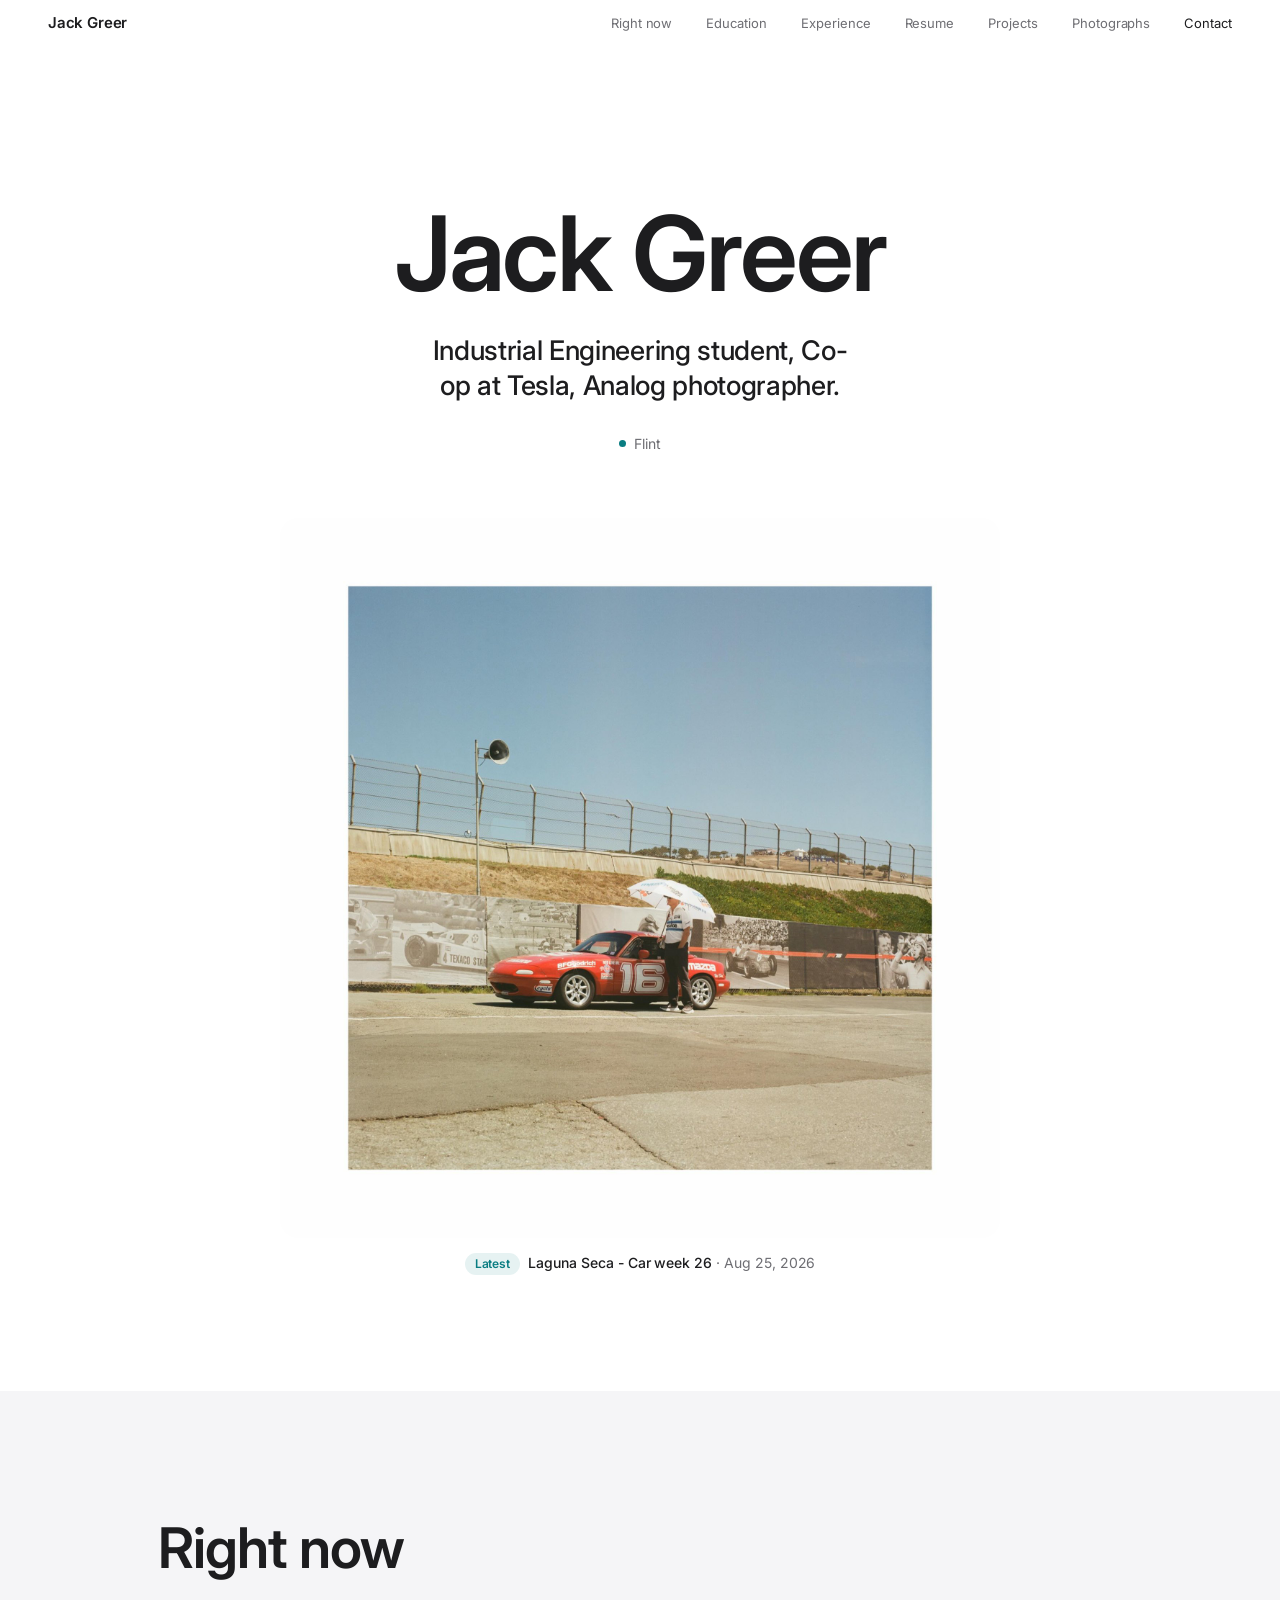
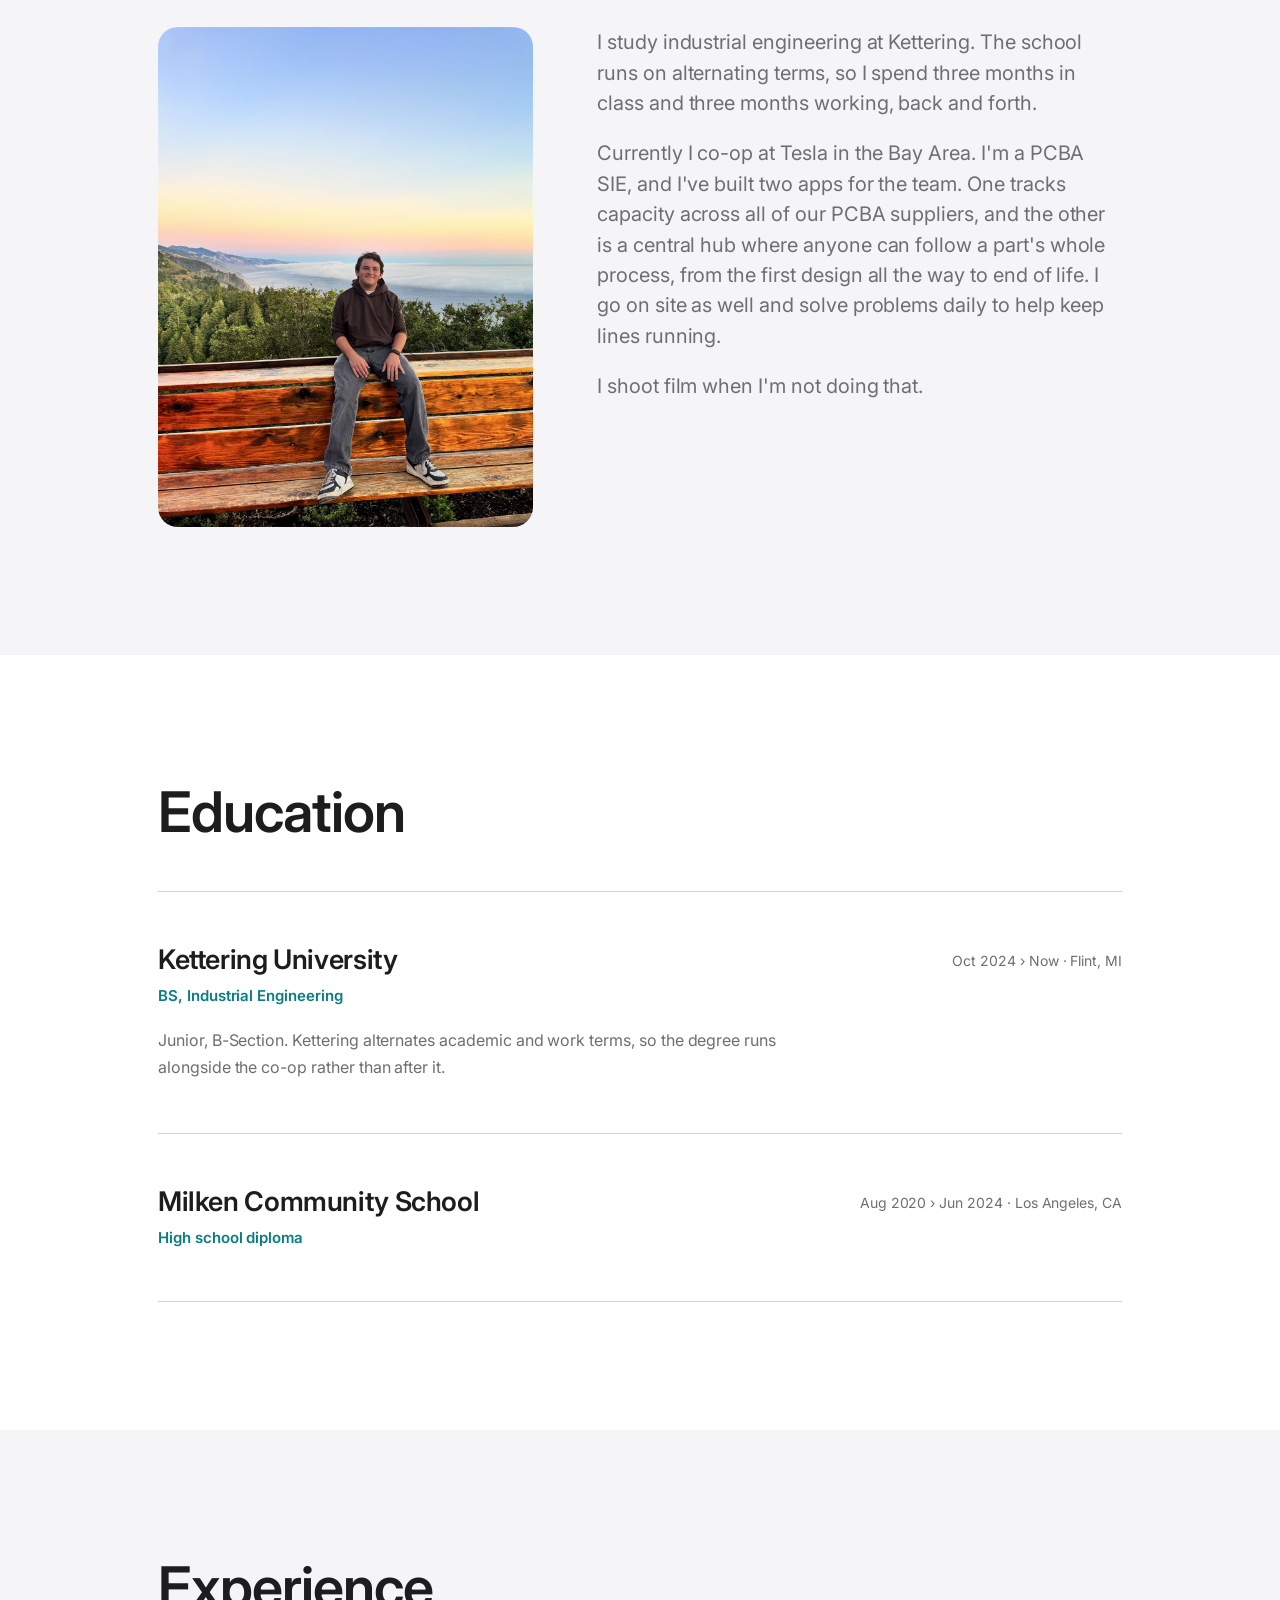
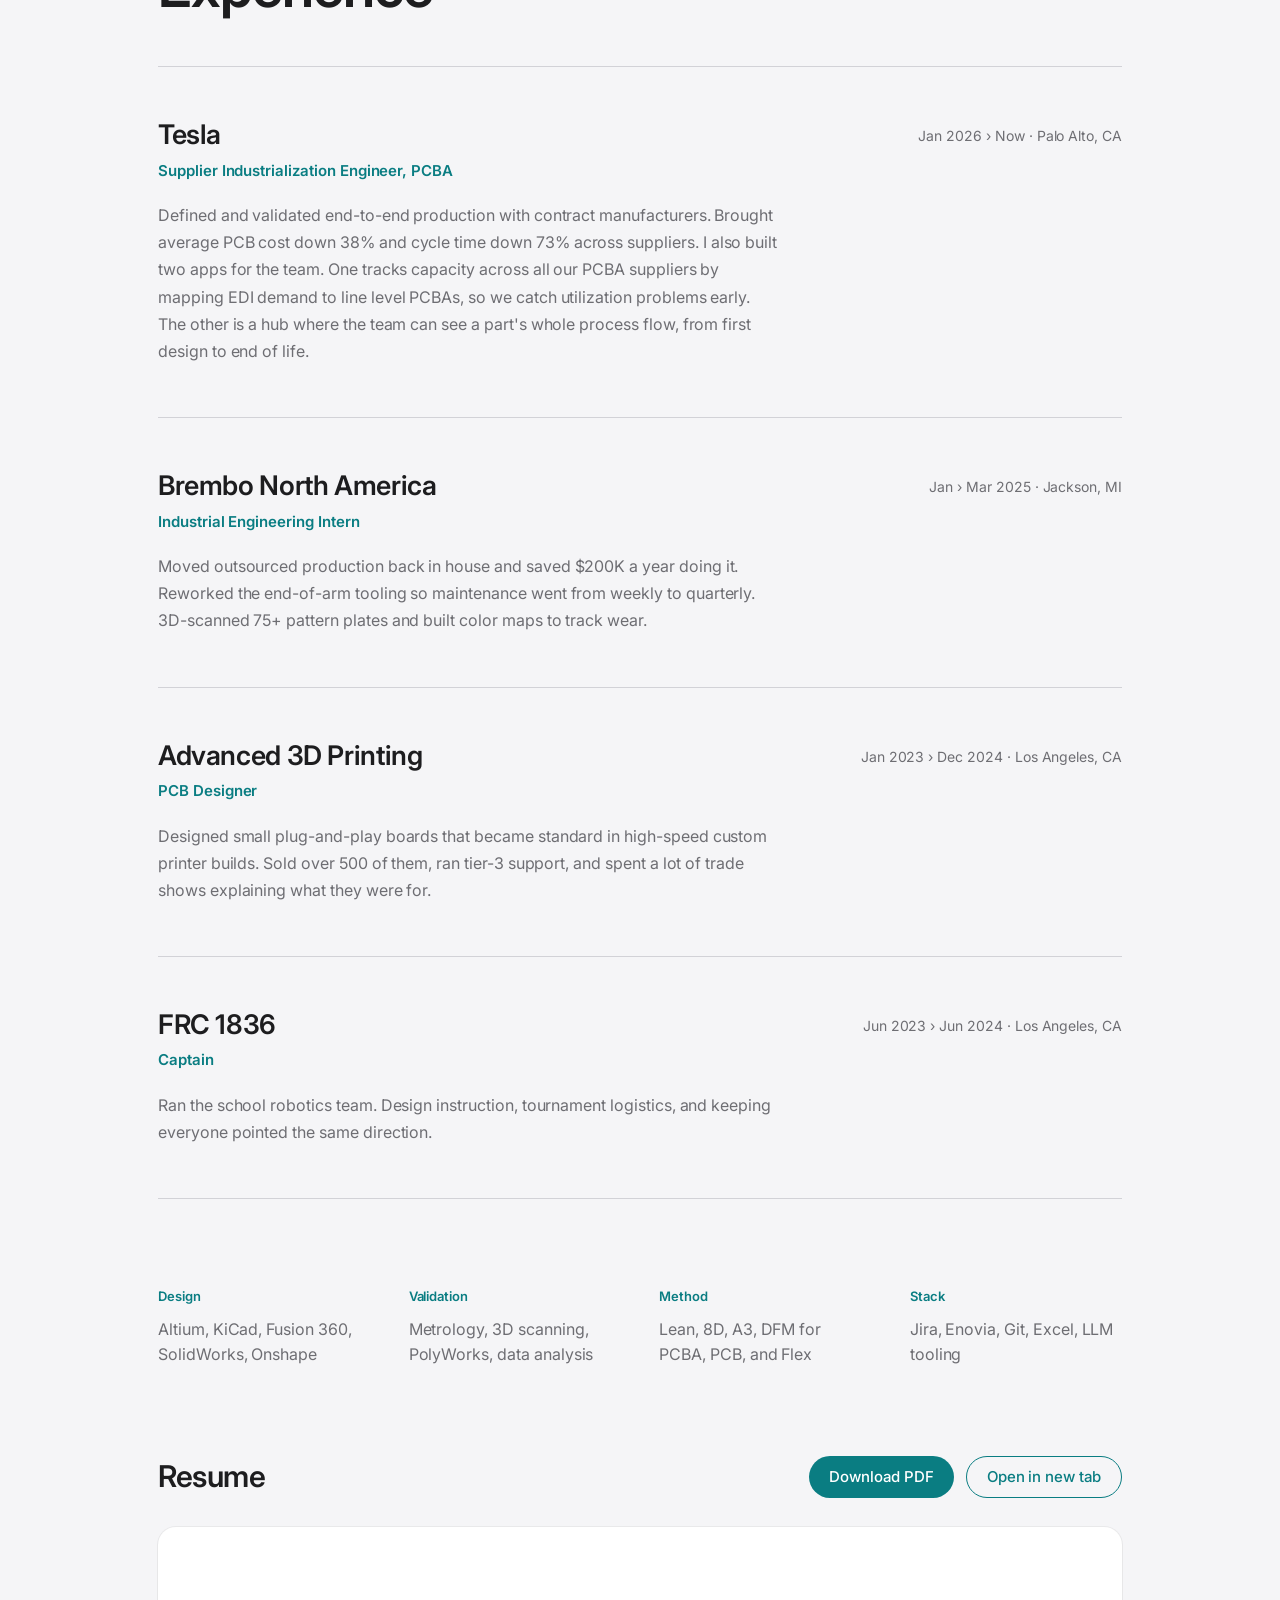
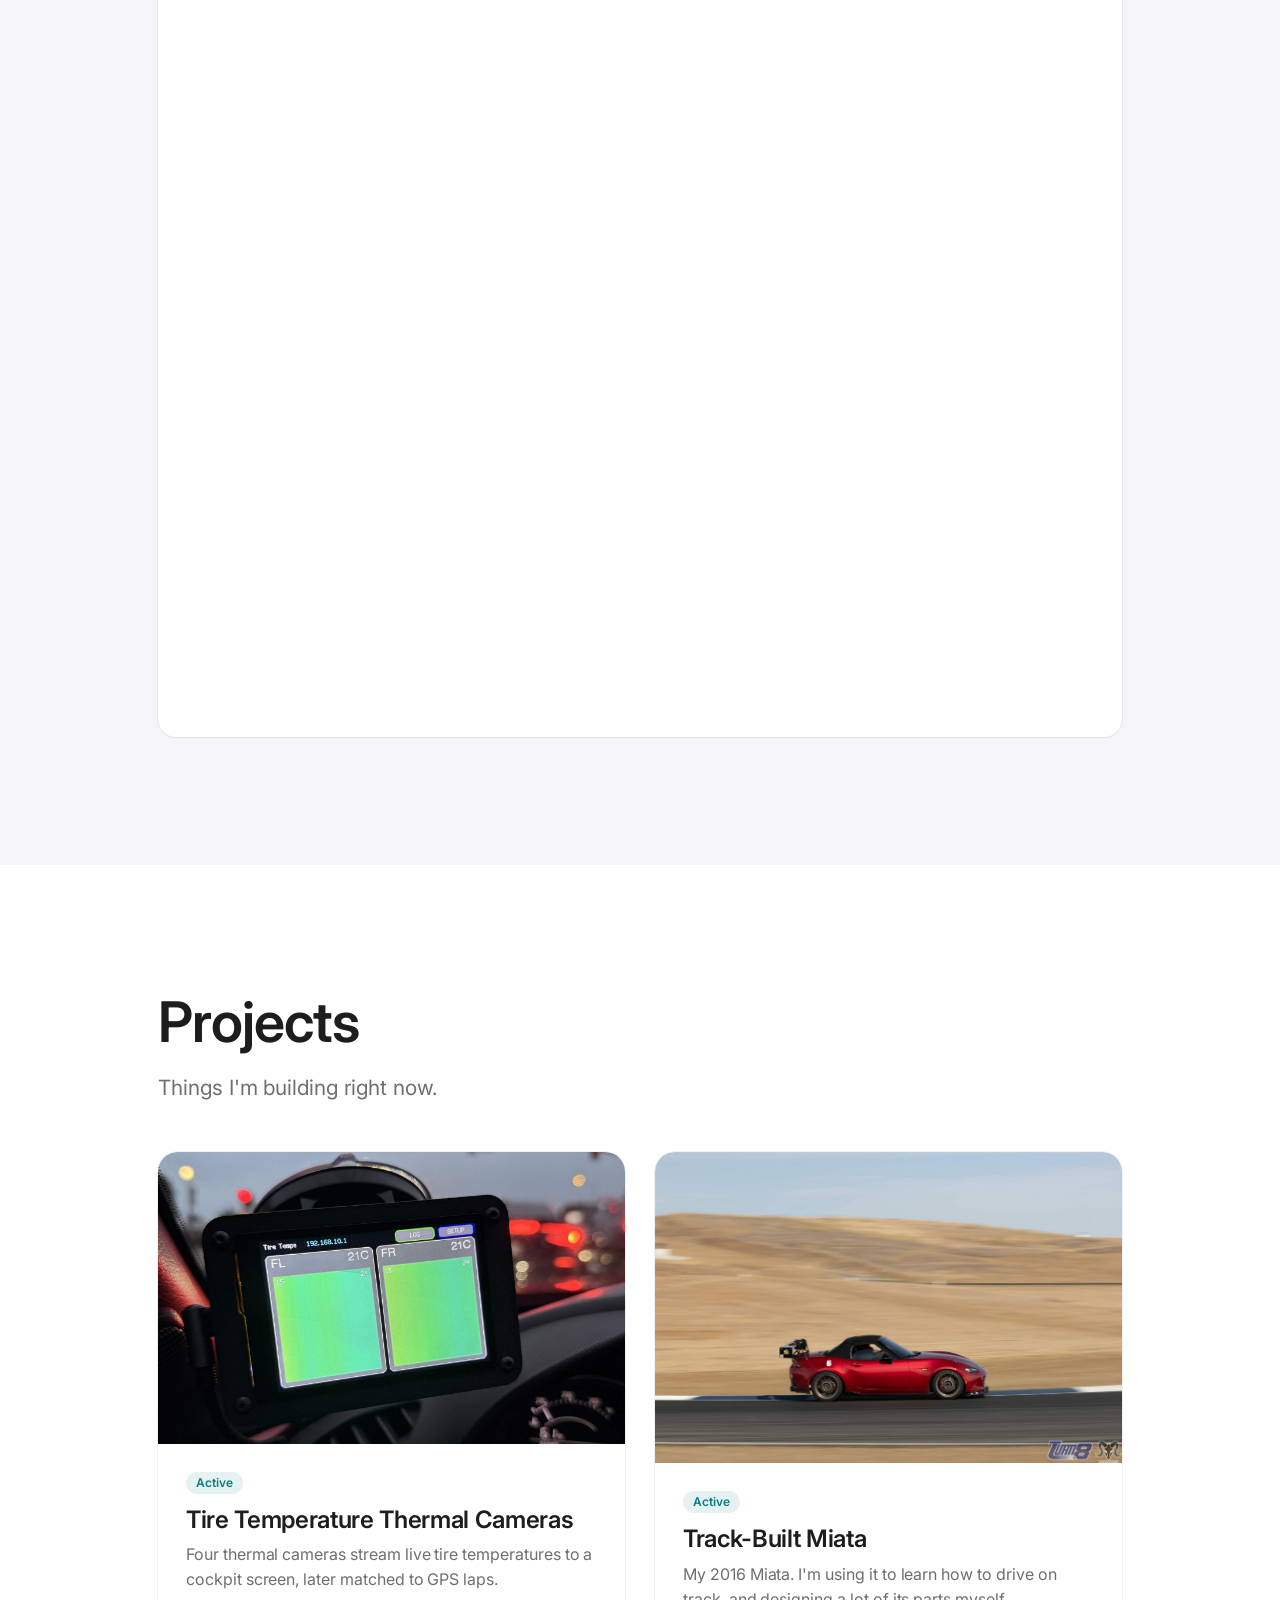
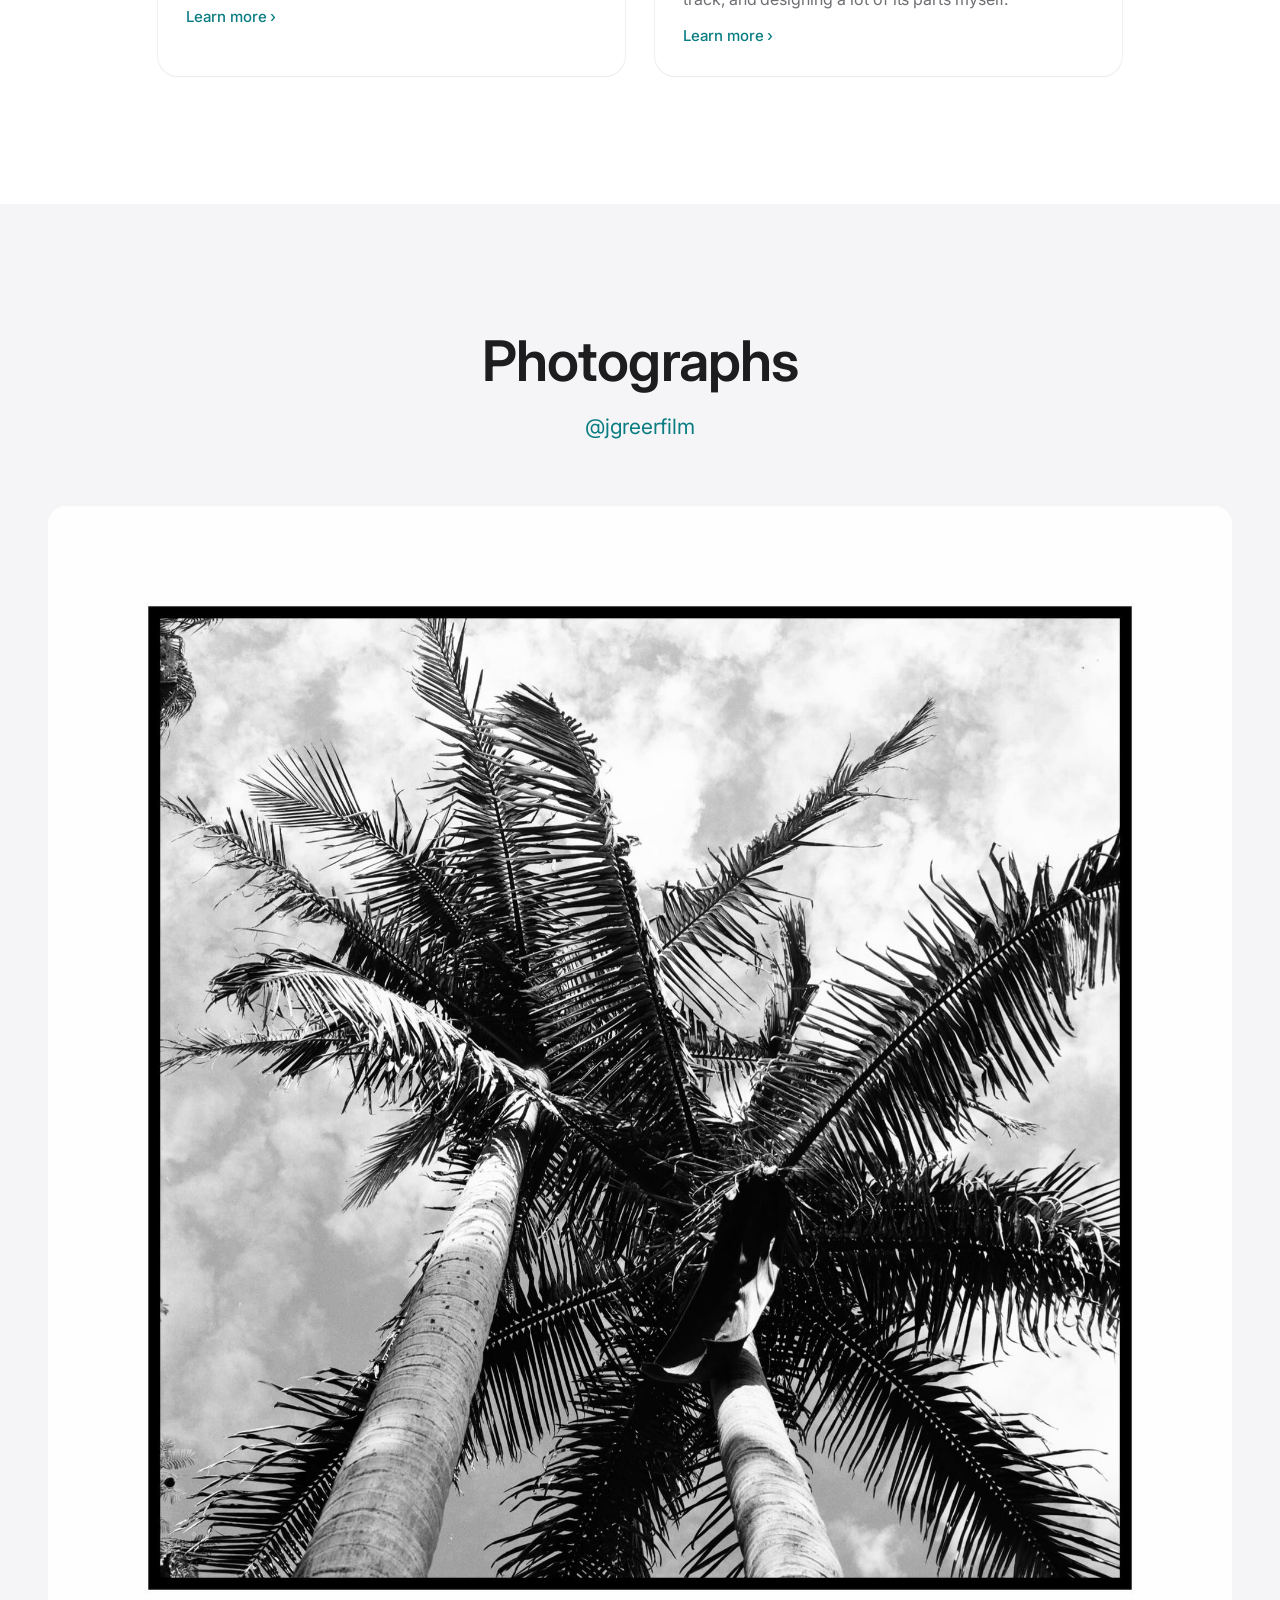
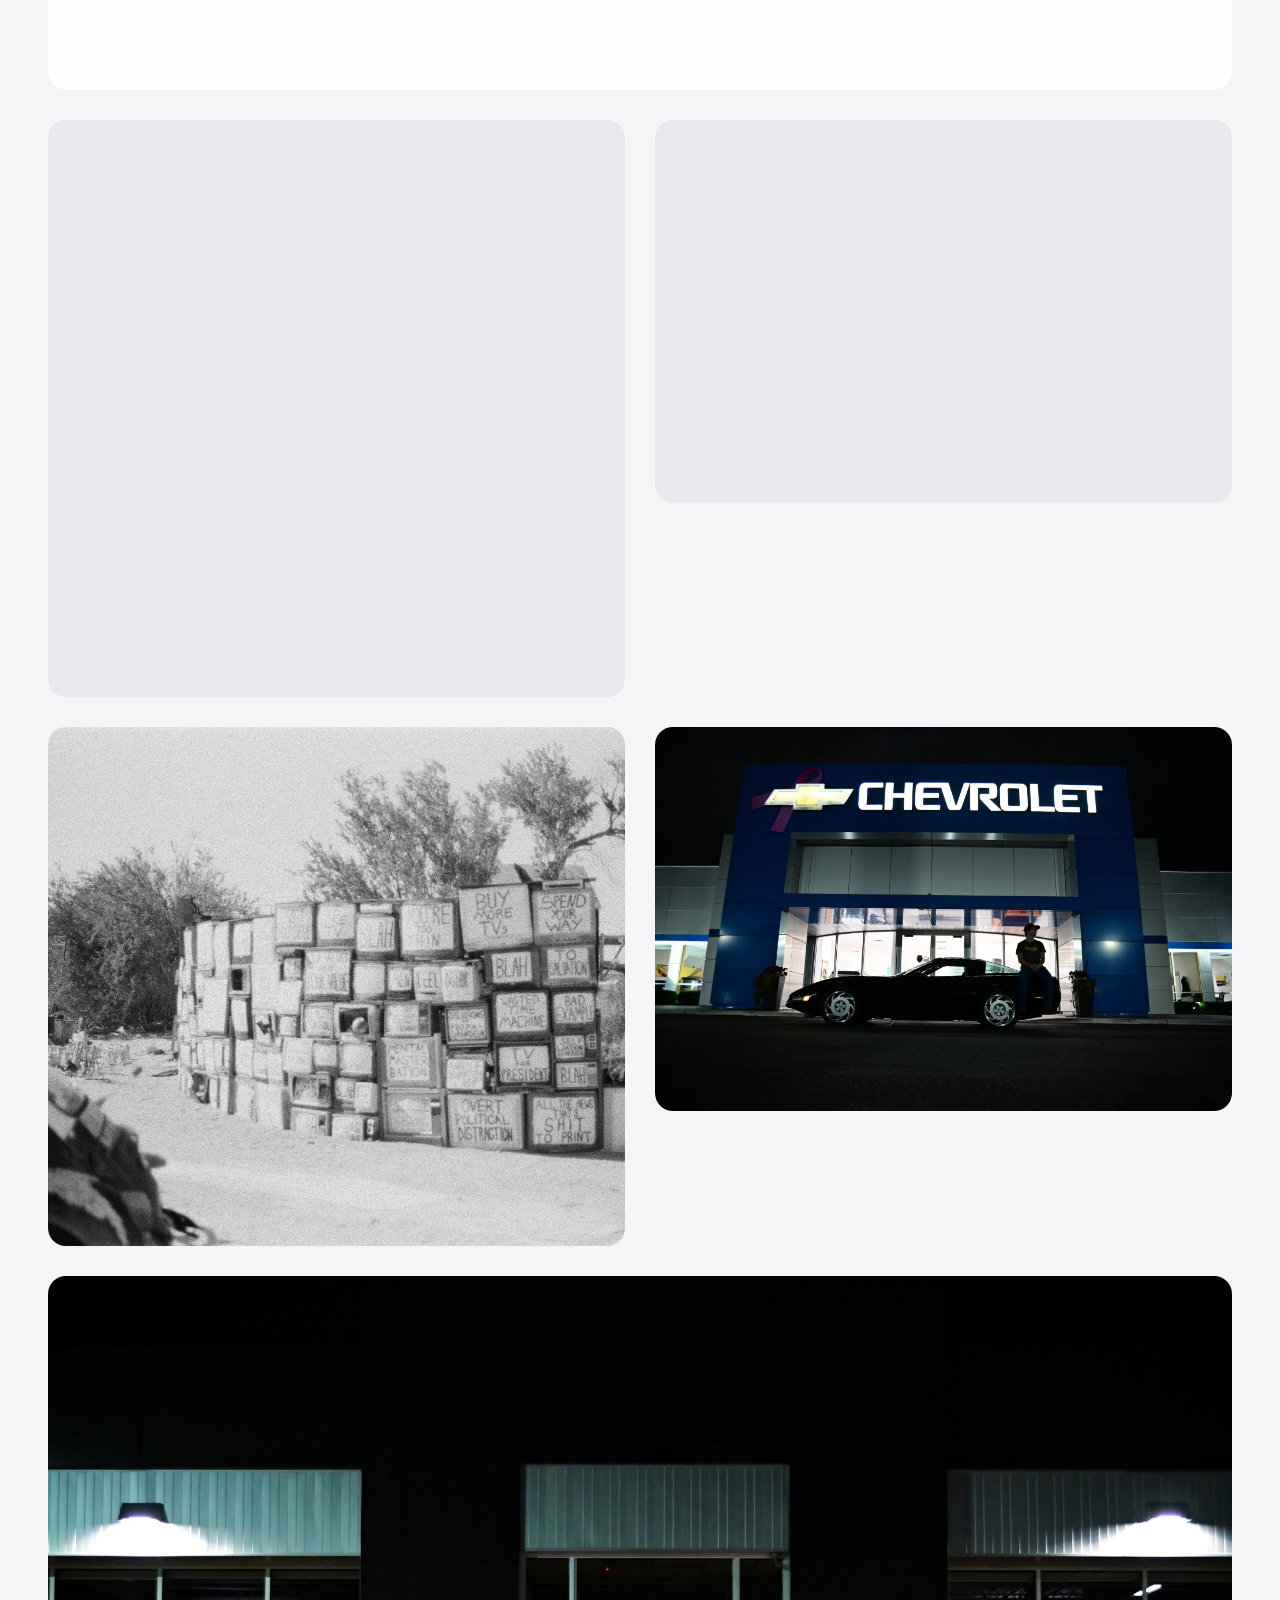
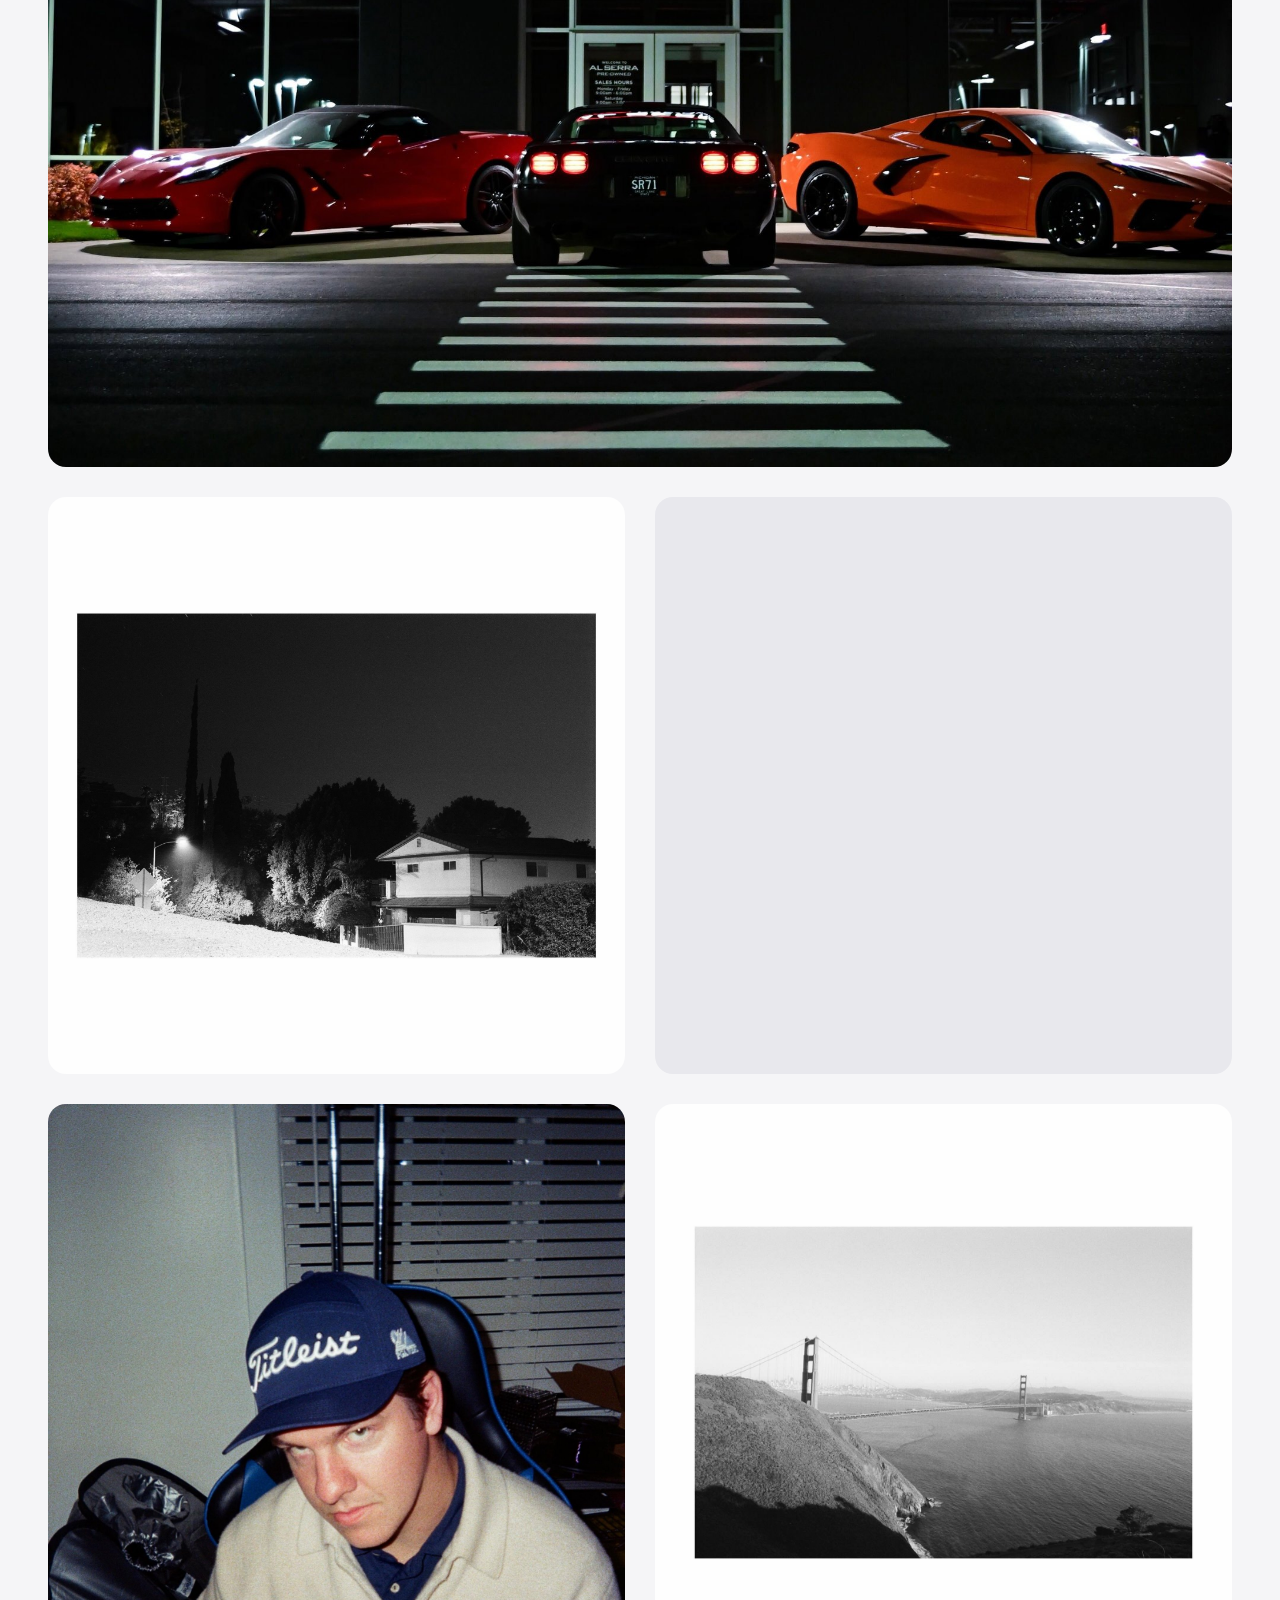
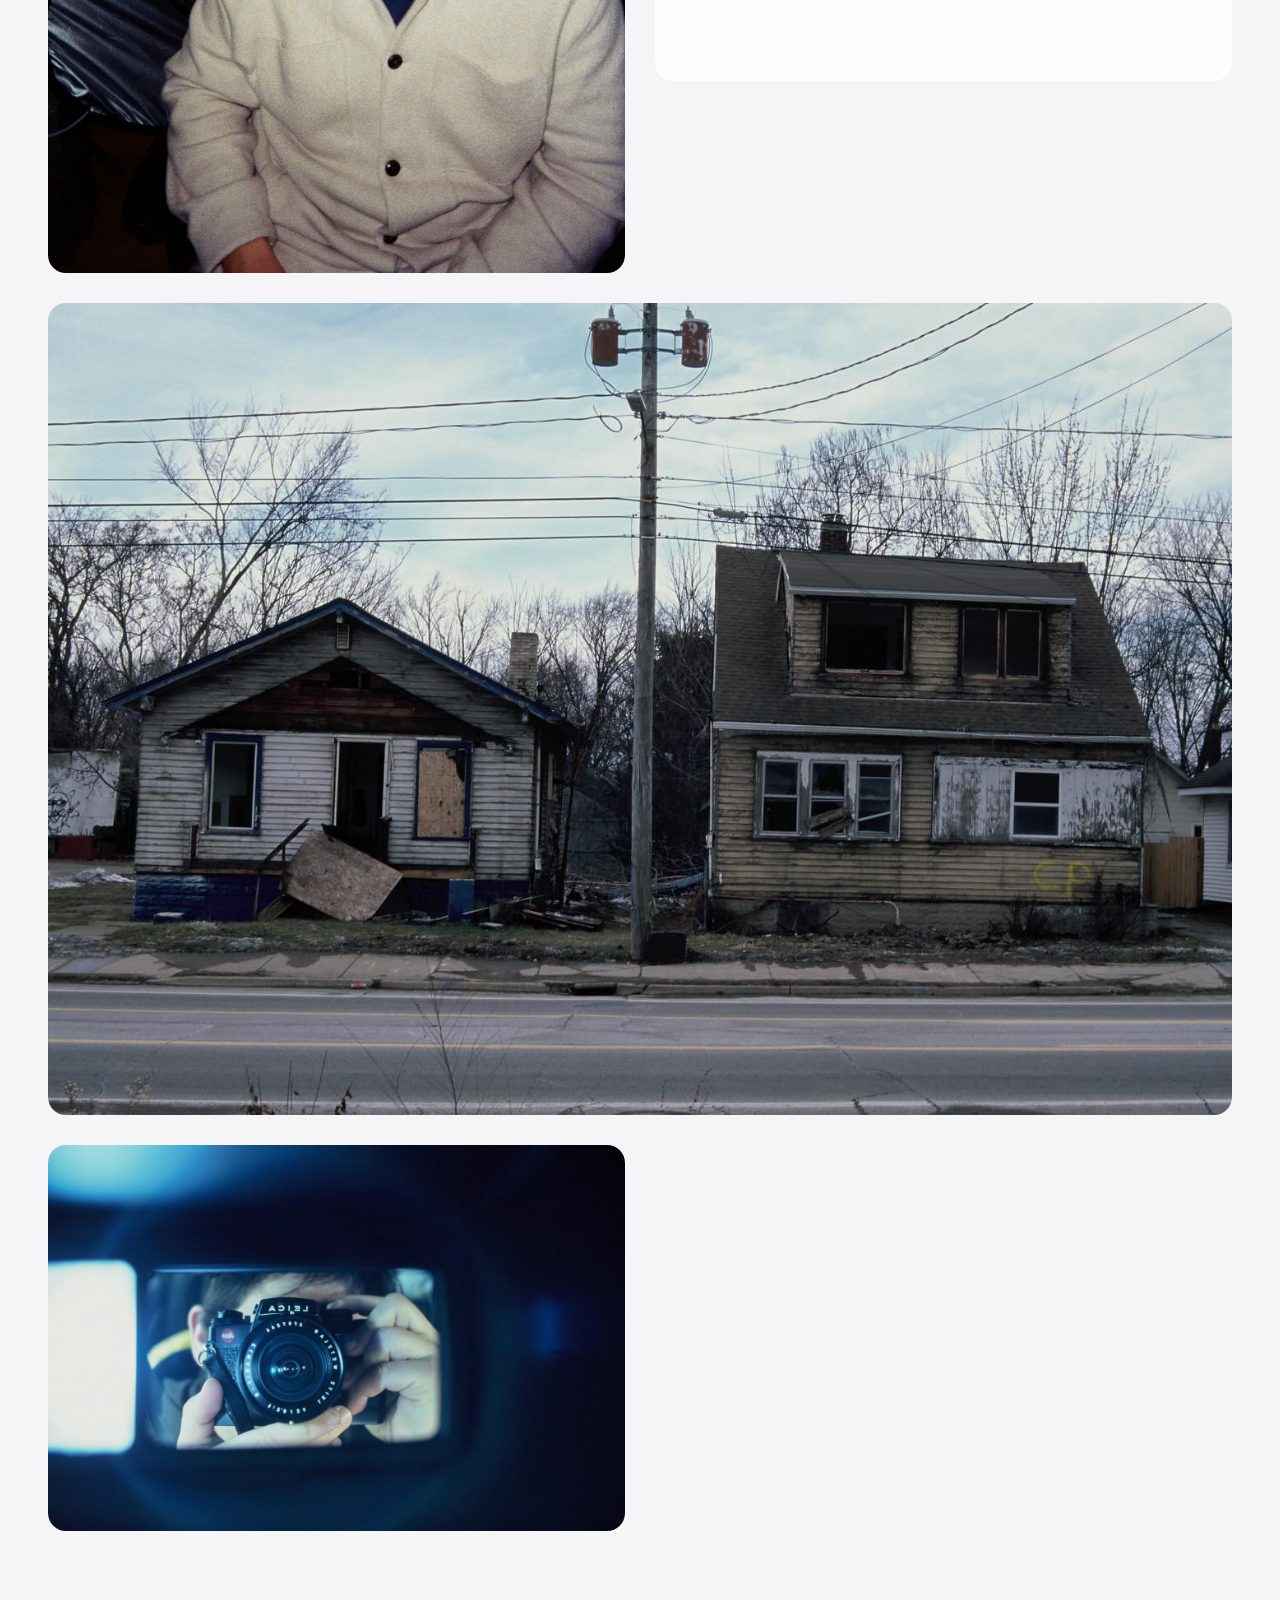
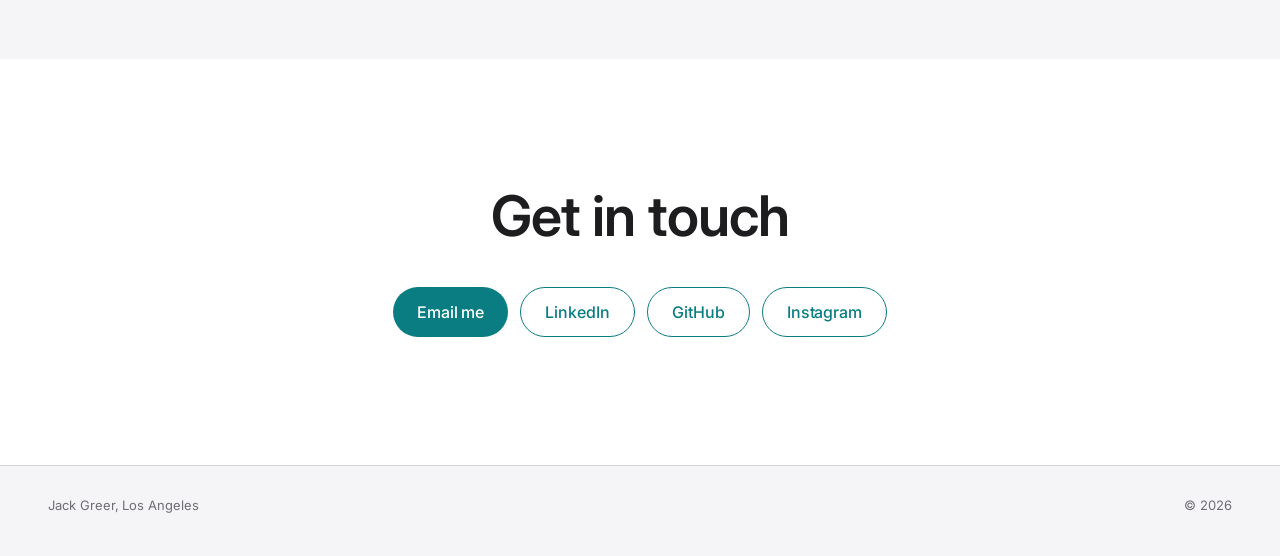
==== commit 3b5394d3: "Added Miata Project" ====
--- a/index.html
+++ b/index.html
@@ -171,6 +171,23 @@
 .tools dt{font-size:13px;font-weight:600;color:var(--accent);margin:0}
 .tools dd{margin:0;font-size:16px;line-height:1.55;color:var(--ink-2)}
 
+/* ---------- resume ----------
+   Live embed of the Google Doc, so edits there show up here with no redeploy.
+   Uses the Docs renderer (/preview, /export?format=pdf), not Drive's viewer,
+   which reflows the .docx onto two pages. Must be shared "Anyone with the link". */
+.resume{margin-top:clamp(56px,7vw,88px);scroll-margin-top:72px}
+.resume-head{display:flex;flex-wrap:wrap;align-items:center;justify-content:space-between;gap:16px}
+.resume-head h3{margin:0;font-size:clamp(22px,3vw,30px);font-weight:600;letter-spacing:-.014em}
+.resume .cta{margin-top:0}
+.resume .btn{padding:9px 20px;font-size:15px}
+.resume .doc{
+  margin-top:clamp(20px,3vw,28px);background:var(--bg);overflow:hidden;
+  border-radius:clamp(12px,1.4vw,18px);
+  box-shadow:0 1px 2px rgba(0,0,0,.04),0 0 0 1px rgba(0,0,0,.05);
+}
+.resume iframe{display:block;width:100%;aspect-ratio:8.5/11;max-height:90vh;border:0}
+@media (max-width:620px){.resume iframe{aspect-ratio:auto;height:80vh}}
+
 /* ---------- projects ---------- */
 .projects{
   display:grid;grid-template-columns:repeat(auto-fill,minmax(min(100%,420px),1fr));
@@ -296,6 +313,7 @@
     <a class="sm" href="#currently">Right now</a>
     <a class="sm" href="#education">Education</a>
     <a class="sm" href="#experience">Experience</a>
+    <a class="sm" href="#resume">Resume</a>
     <a href="#projects">Projects</a>
     <a href="#photographs">Photographs</a>
     <a href="#contact">Contact</a>
@@ -382,6 +400,20 @@
         <div><dt>Method</dt><dd>Lean, 8D, A3, DFM for PCBA, PCB, and Flex</dd></div>
         <div><dt>Stack</dt><dd>Jira, Enovia, Git, Excel, LLM tooling</dd></div>
       </dl>
+
+      <div class="resume" id="resume">
+        <div class="resume-head">
+          <h3>Resume</h3>
+          <div class="cta">
+            <a class="btn" href="https://docs.google.com/document/d/1cQ-q45MvrqVST_3Hsrq_gAMxx80rNRZd/export?format=pdf">Download PDF</a>
+            <a class="btn ghost" href="https://docs.google.com/document/d/1cQ-q45MvrqVST_3Hsrq_gAMxx80rNRZd/preview" target="_blank" rel="noopener">Open in new tab</a>
+          </div>
+        </div>
+        <div class="doc">
+          <iframe src="https://docs.google.com/document/d/1cQ-q45MvrqVST_3Hsrq_gAMxx80rNRZd/preview"
+                  title="Jack Greer resume" loading="lazy"></iframe>
+        </div>
+      </div>
     </div>
   </section>
 
@@ -399,6 +431,18 @@
             <span class="status">Active</span>
             <h3>Tire Temperature Thermal Cameras</h3>
             <p>Four thermal cameras stream live tire temperatures to a cockpit screen, later matched to GPS laps.</p>
+            <span class="more">Learn more &rsaquo;</span>
+          </div>
+        </a>
+        <a class="proj" href="projects/miata.html">
+          <div class="cover">
+            <img src="assets/projects/miata/cover.jpg" width="2000" height="1333" loading="lazy"
+                 alt="The red Miata at speed at Thunderhill, side view, with its rear wing and front splitter">
+          </div>
+          <div class="body">
+            <span class="status">Active</span>
+            <h3>Track-Built Miata</h3>
+            <p>My 2016 Miata. I'm using it to learn how to drive on track, and designing a lot of its parts myself.</p>
             <span class="more">Learn more &rsaquo;</span>
           </div>
         </a>
@@ -555,6 +599,7 @@
        arriving in one slab */
     var sel = ".band .inner > h2, .band .inner > .sub, .band .inner > .prose," +
               ".band .inner > .intro, .band .inner > .cv, .band .inner > .tools," +
+              ".band .inner > .resume," +
               ".band .inner > .projects," +
               ".band .inner > .cta, .gallery .shot";
     var targets = [];
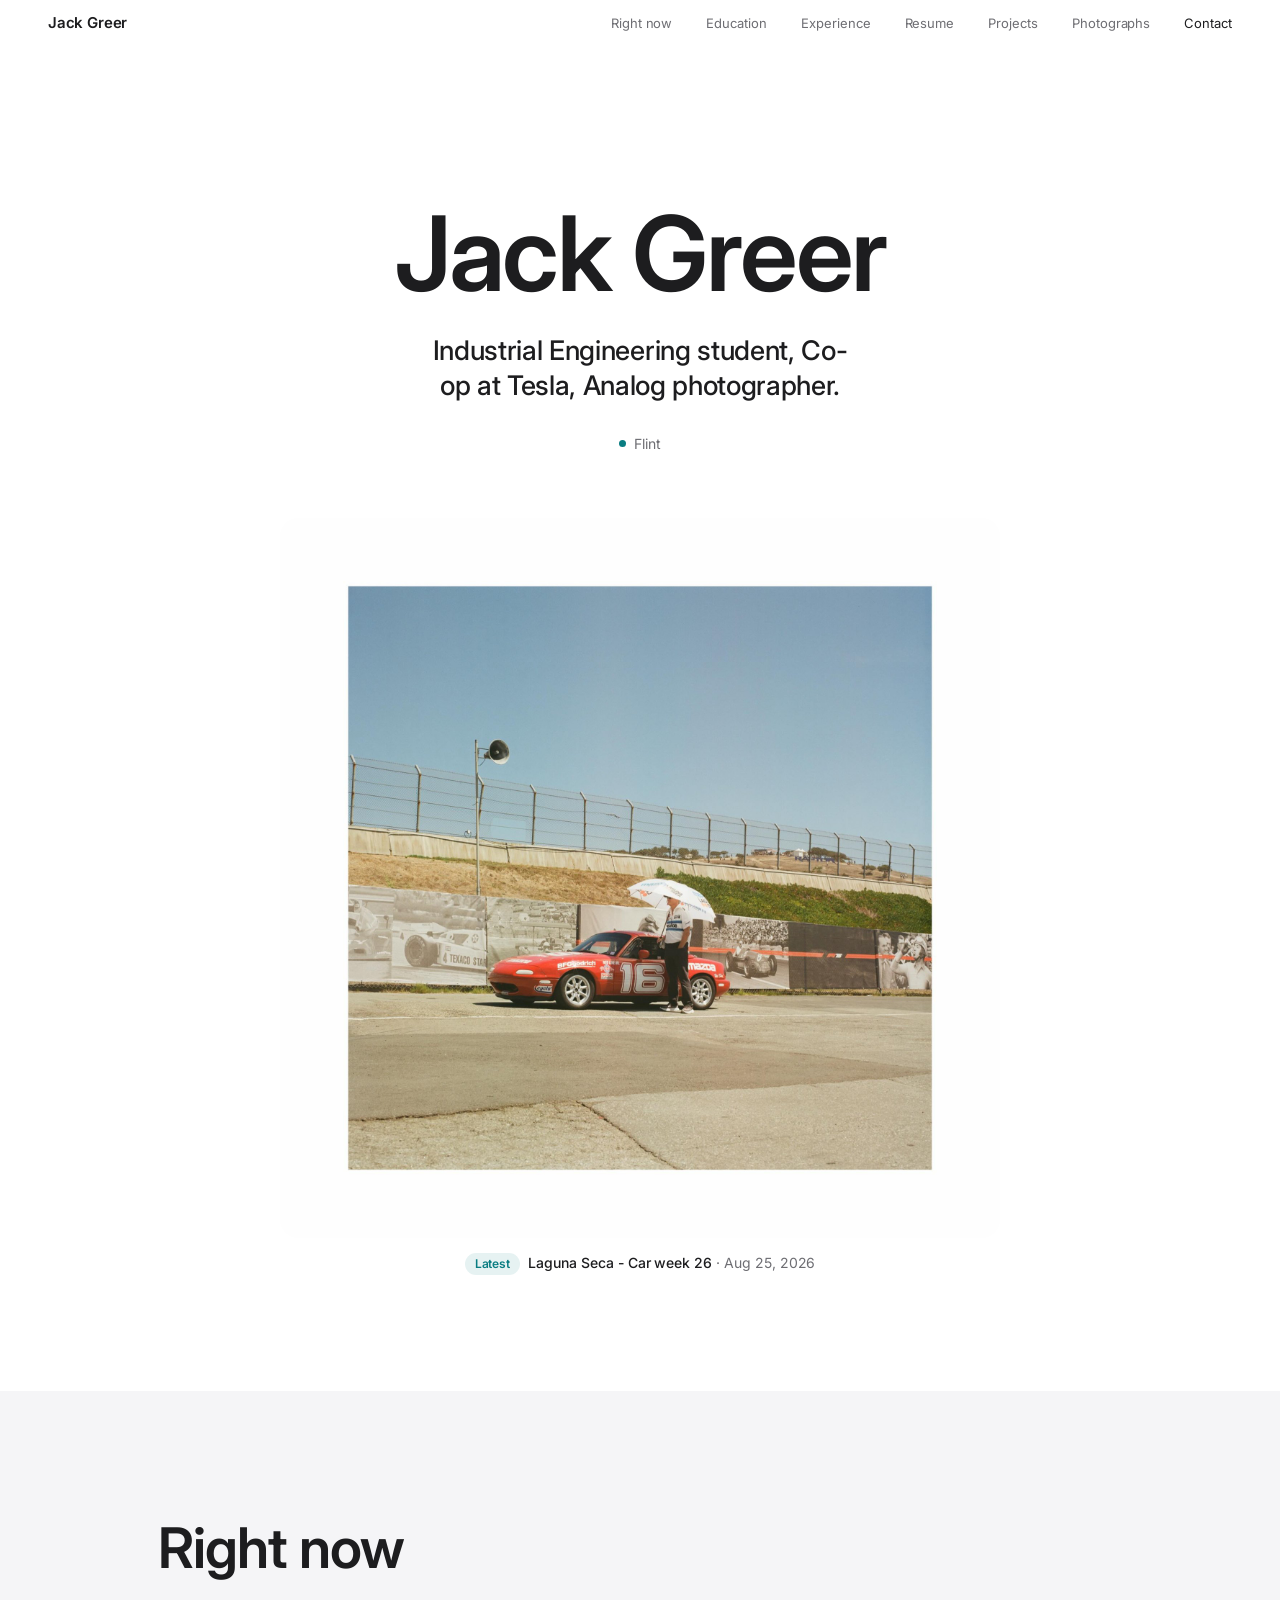
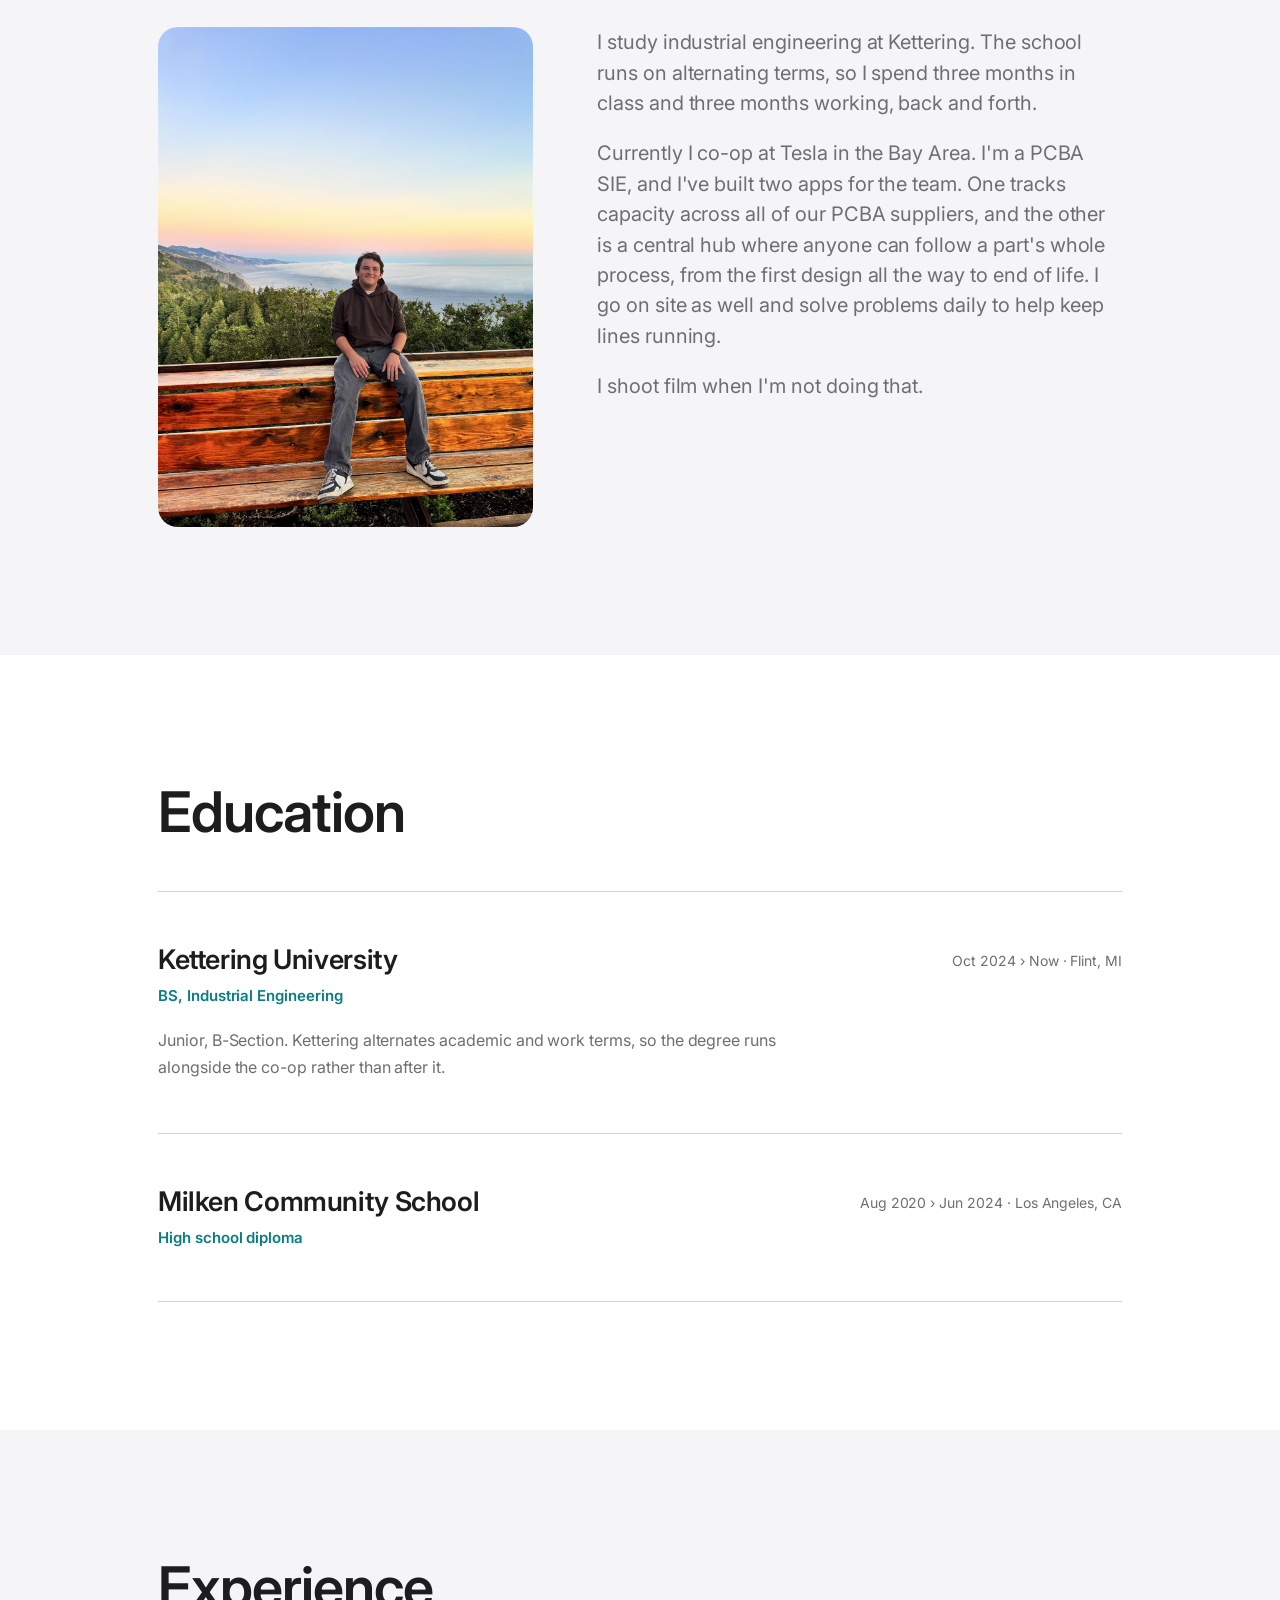
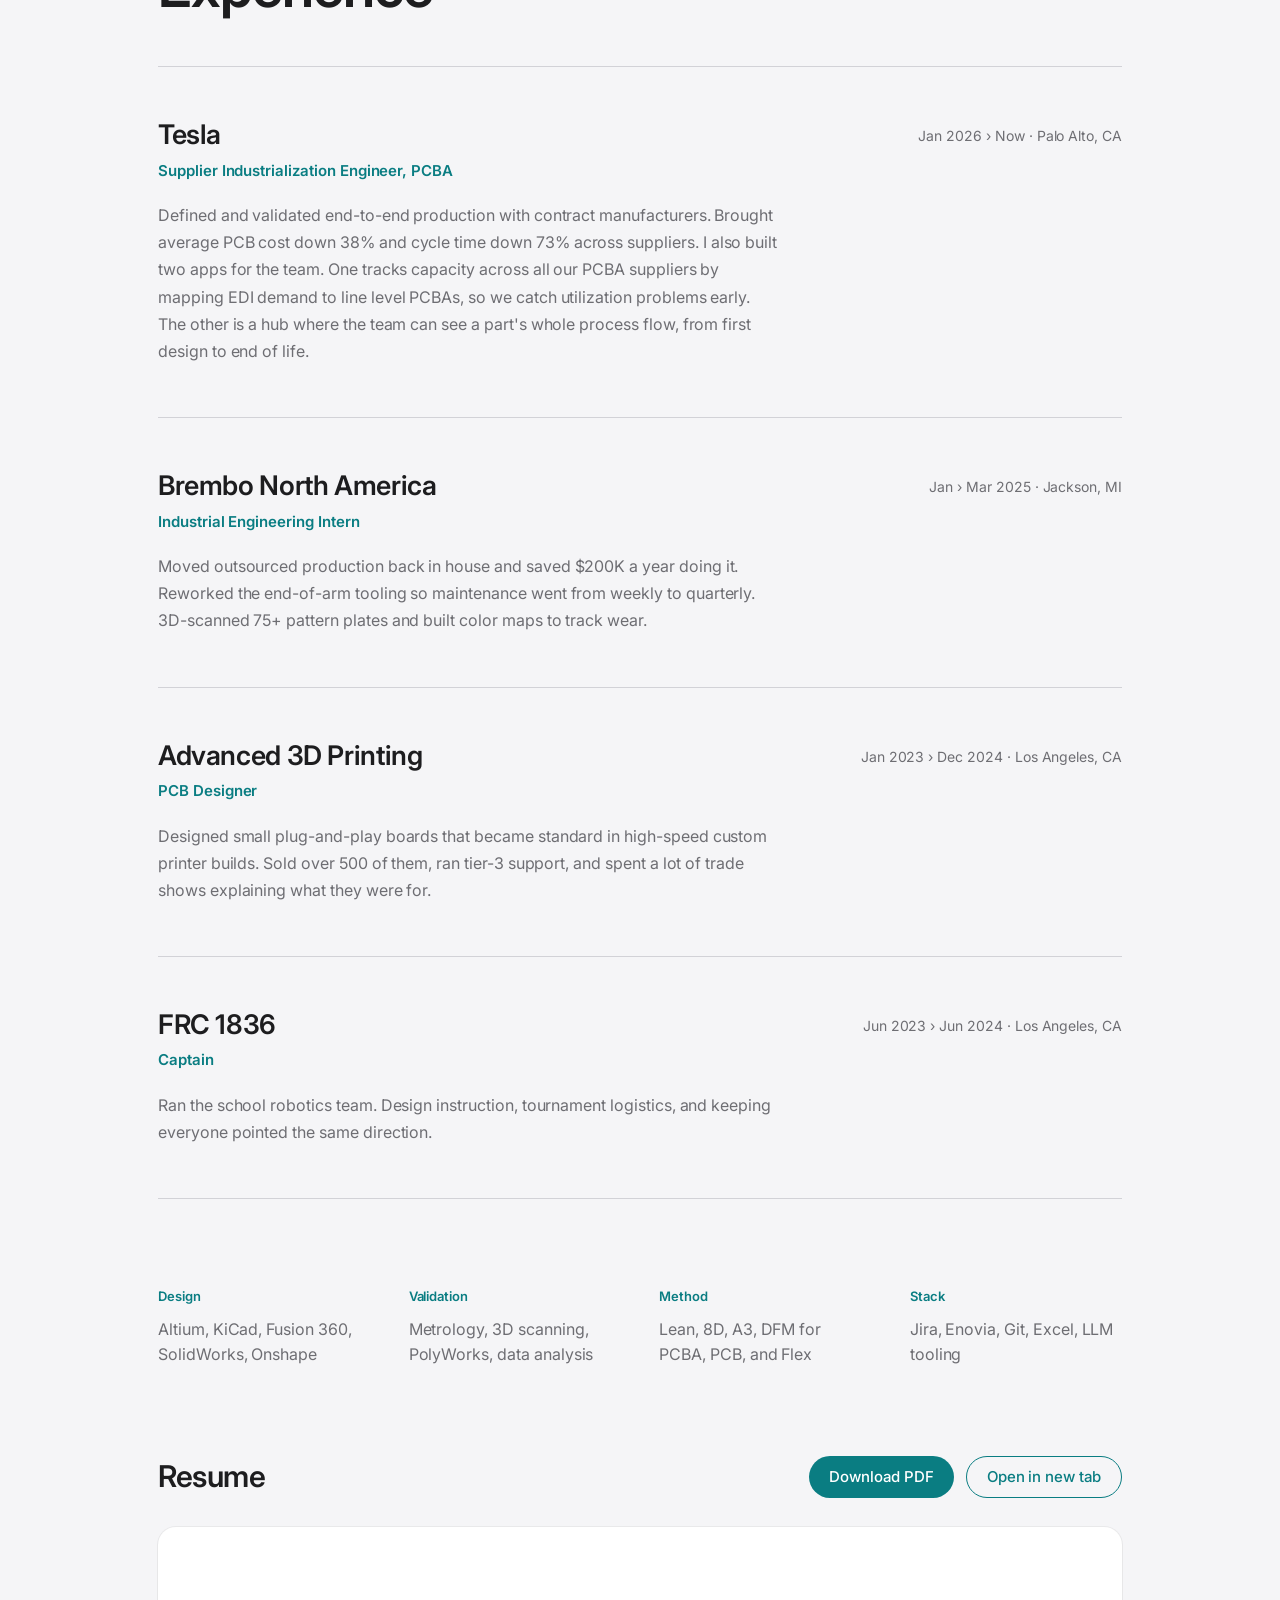
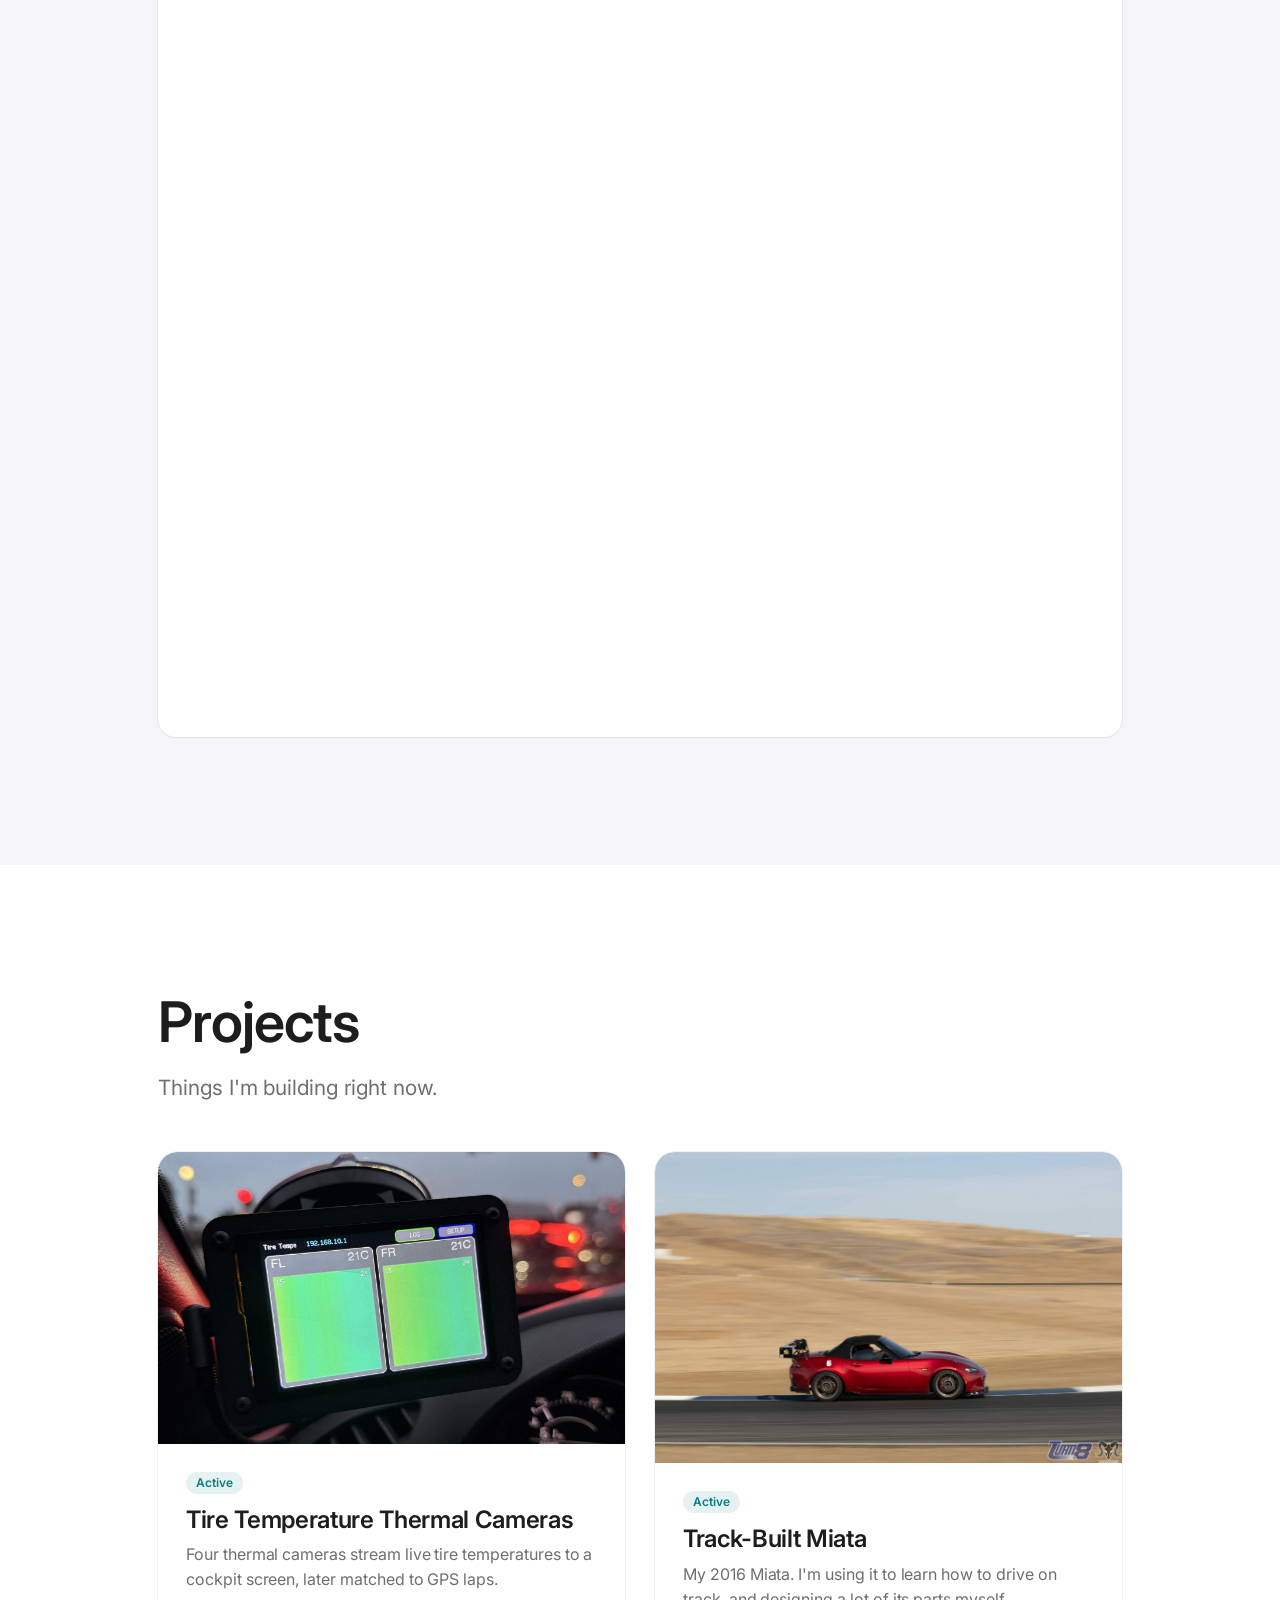
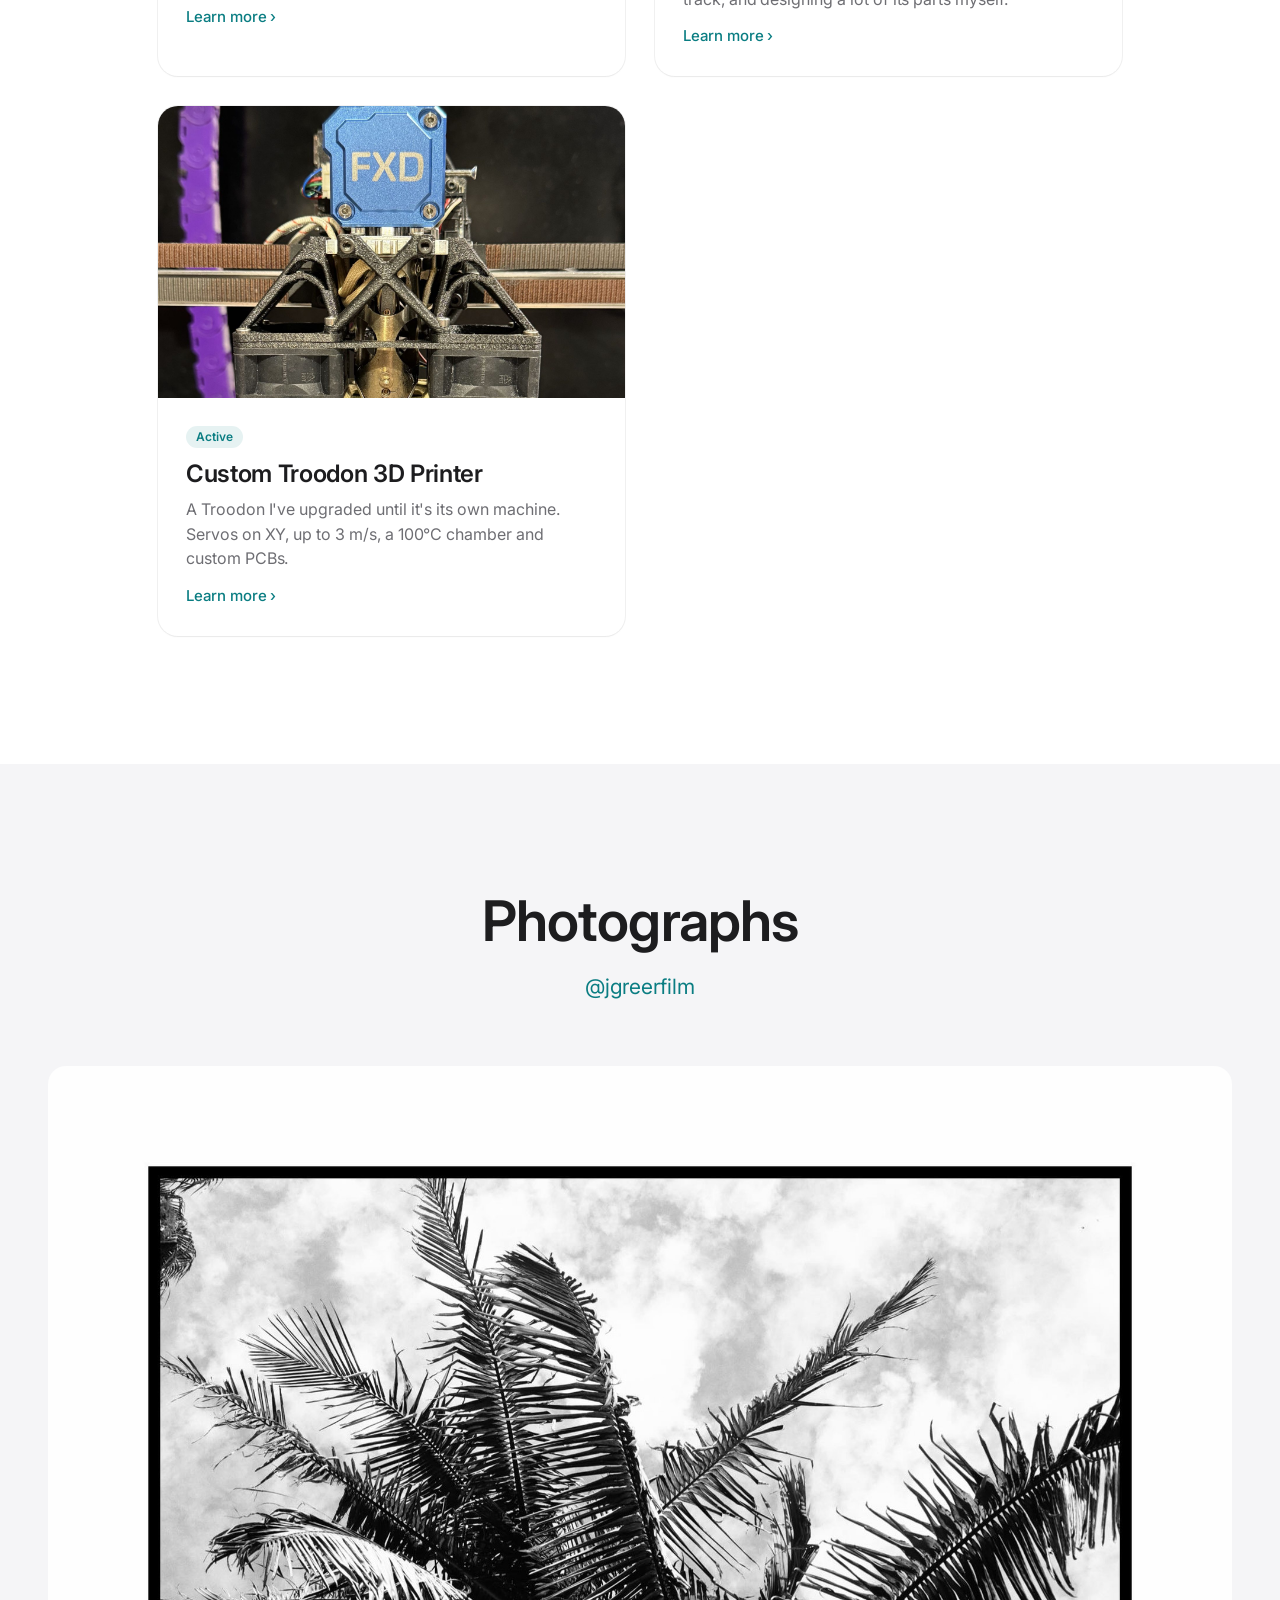
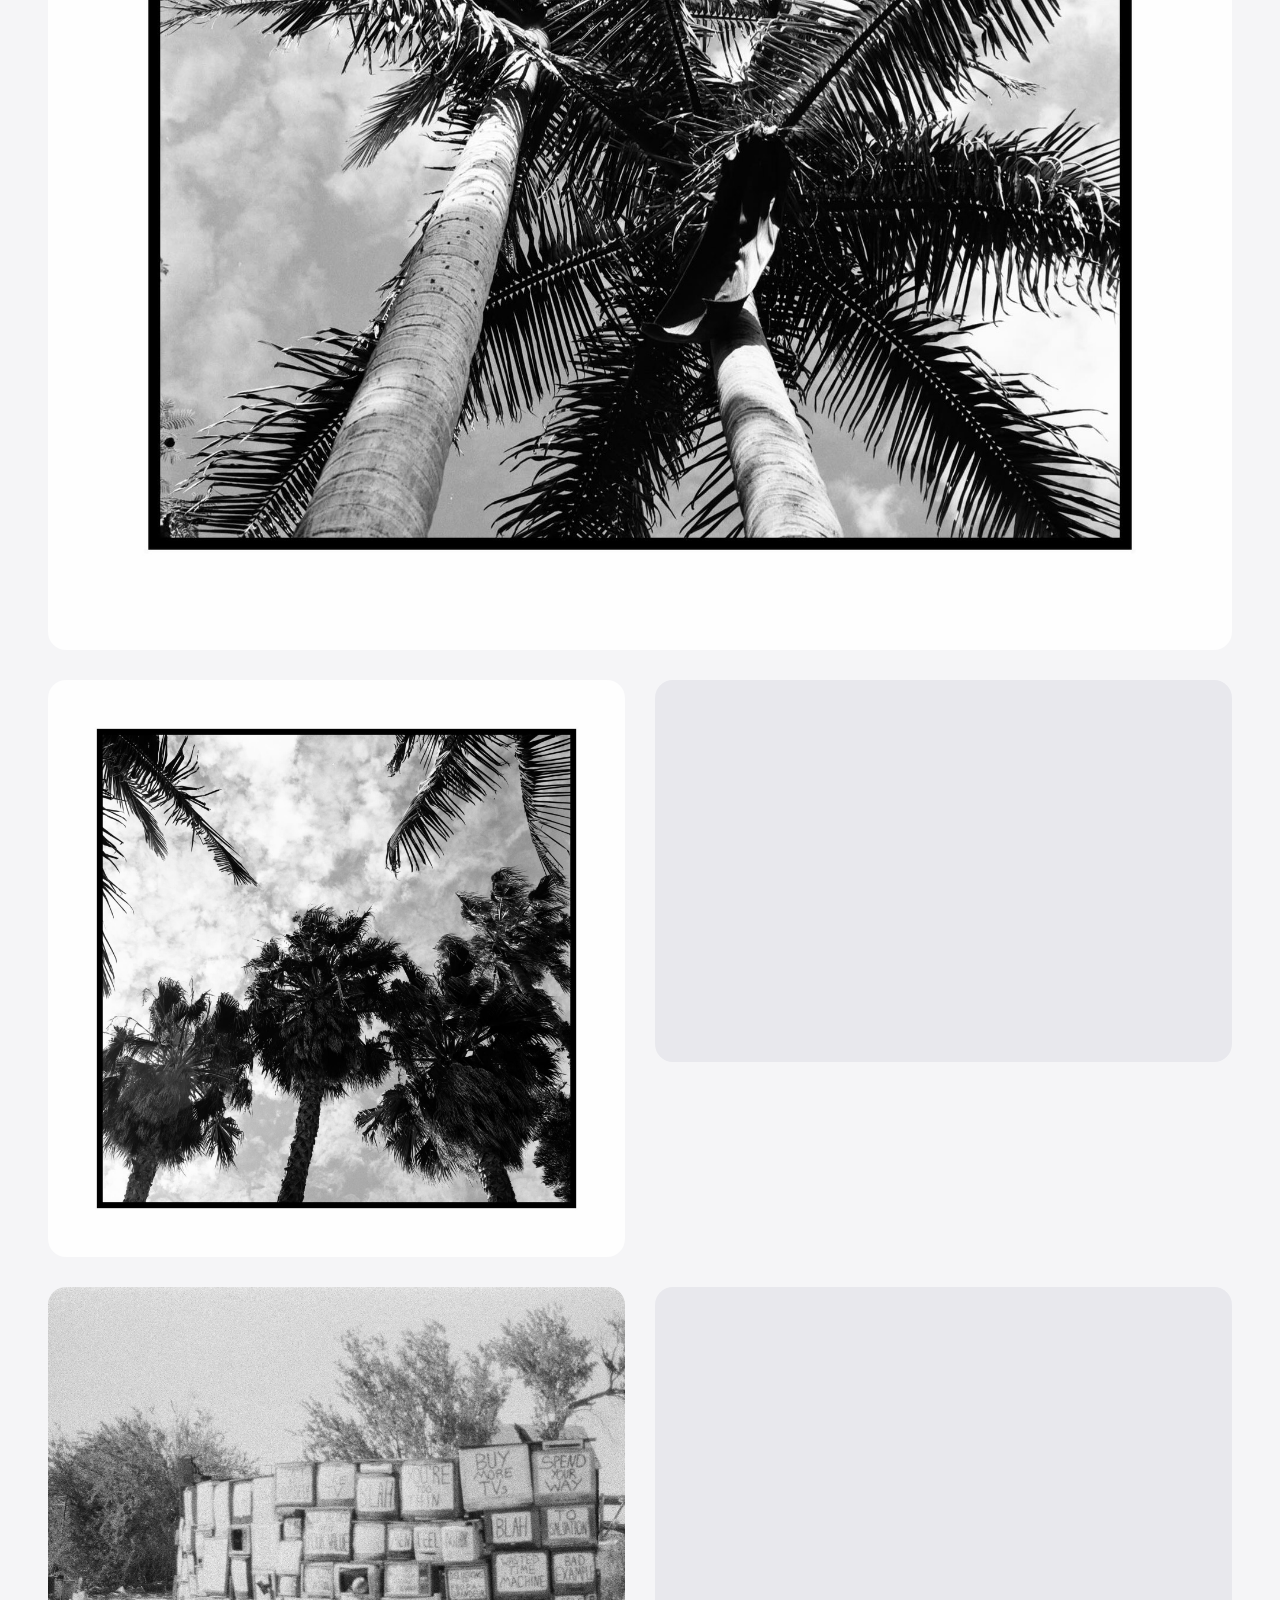
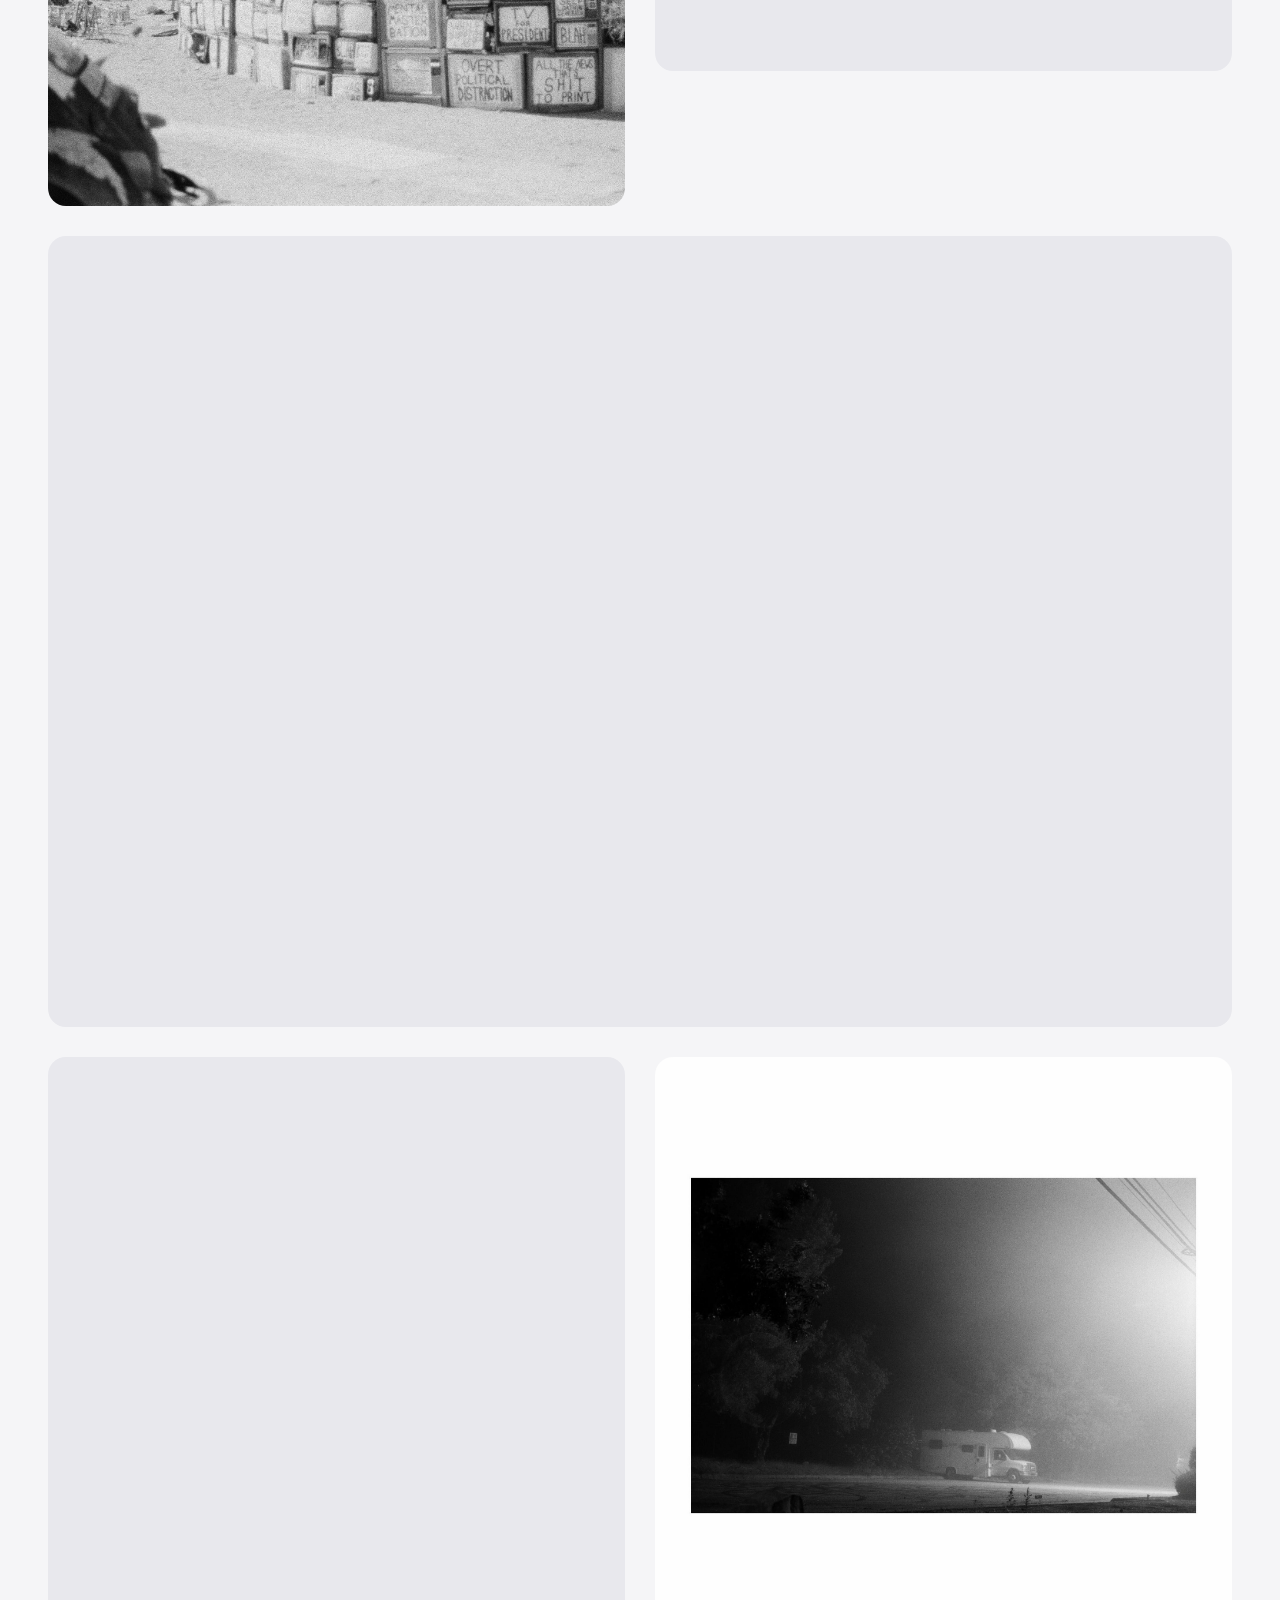
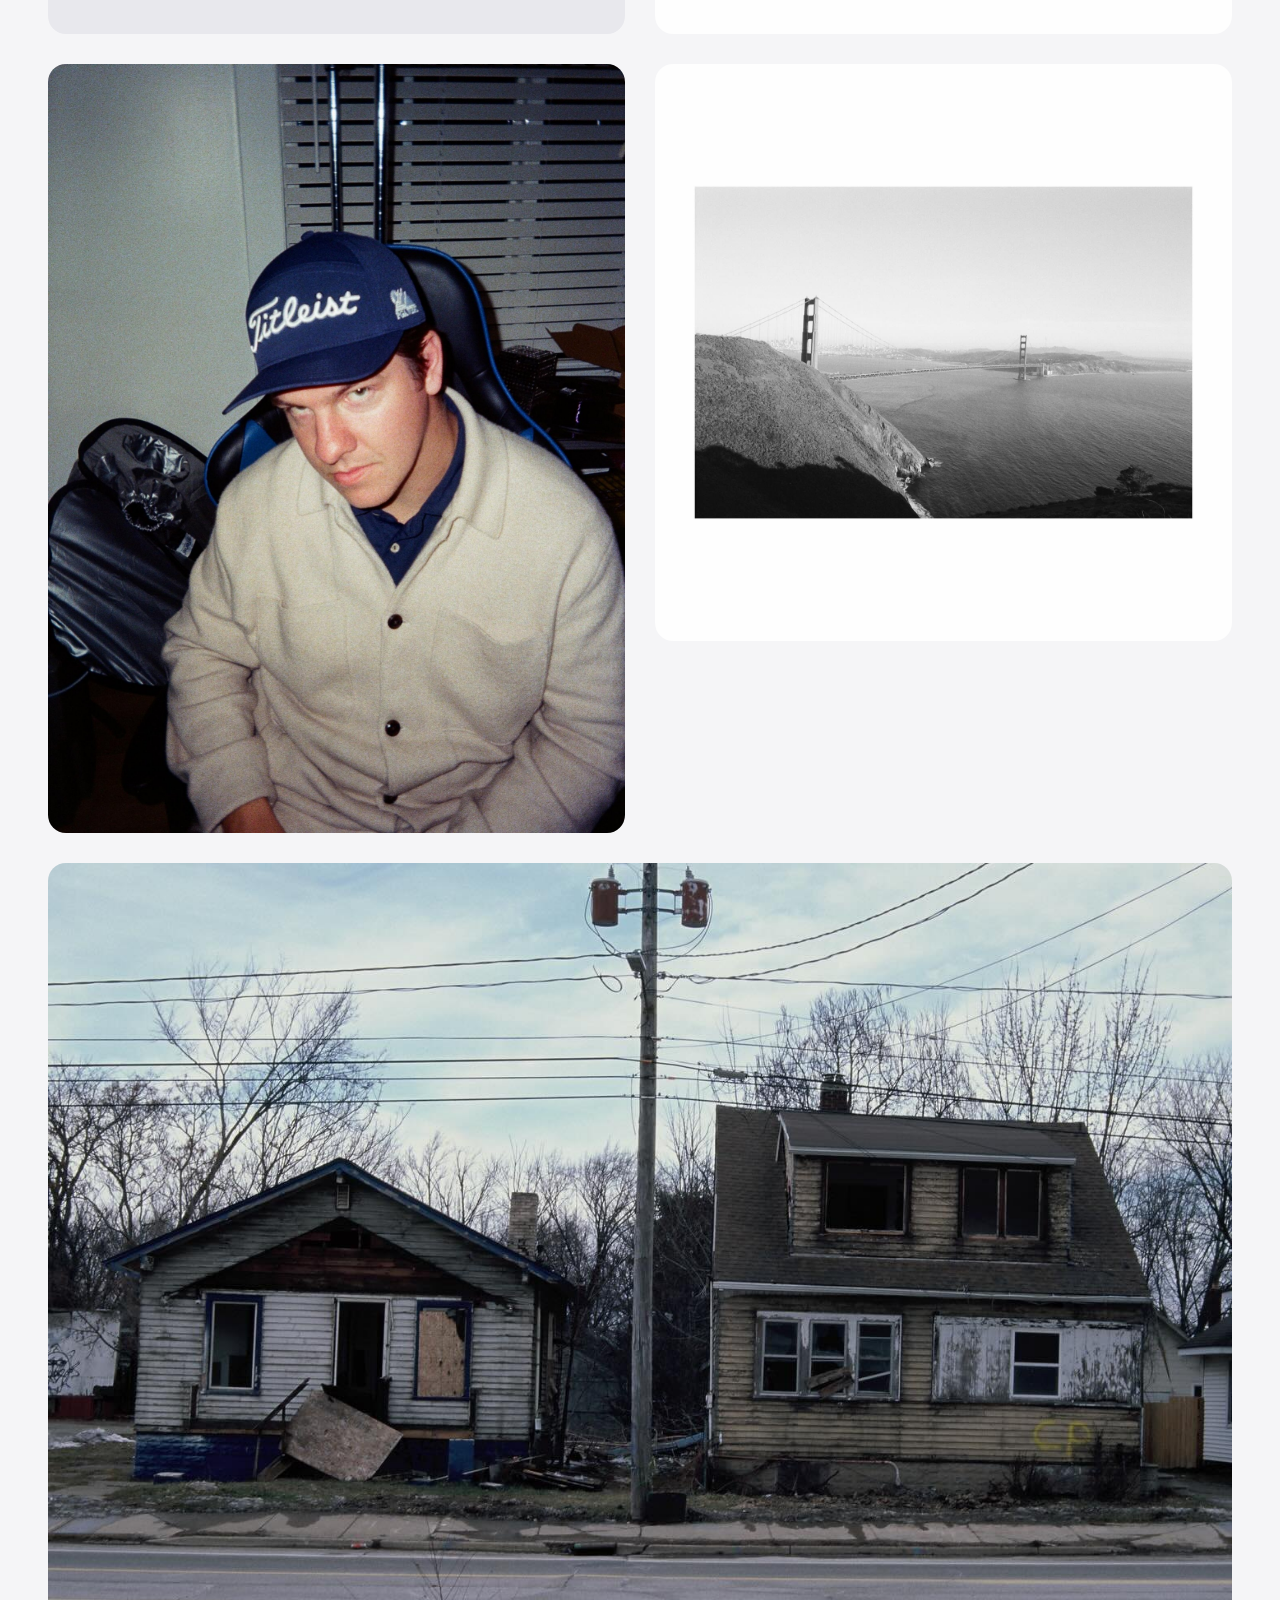
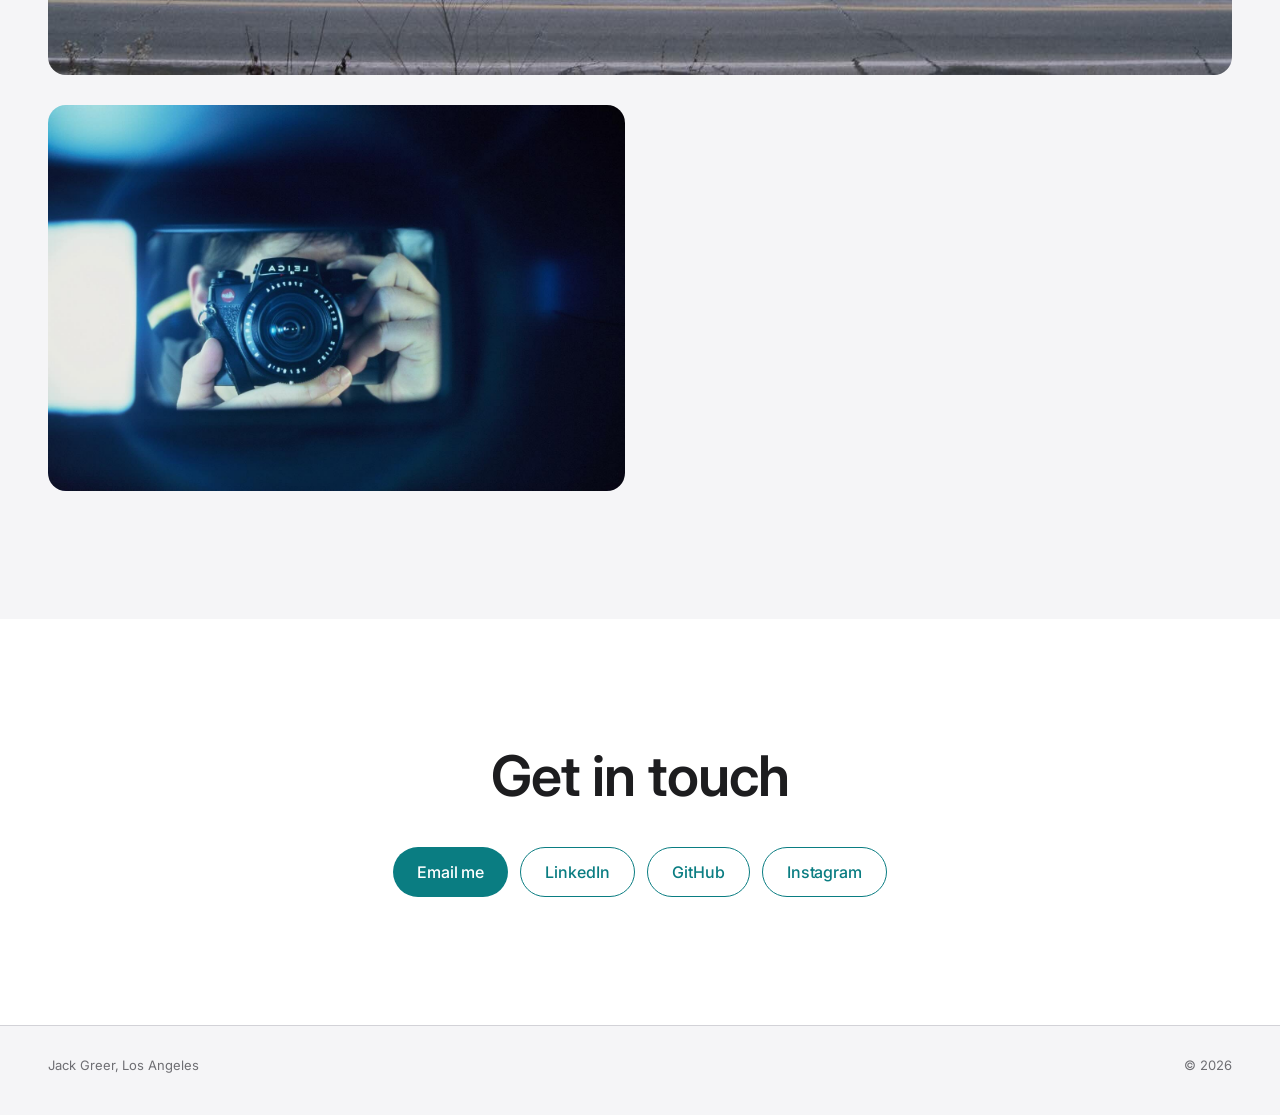
==== commit 94924674: "Troodon Added" ====
--- a/index.html
+++ b/index.html
@@ -446,6 +446,18 @@
             <span class="more">Learn more &rsaquo;</span>
           </div>
         </a>
+        <a class="proj" href="projects/troodon.html">
+          <div class="cover">
+            <img src="assets/projects/troodon/cover.jpg" width="1600" height="1000" loading="lazy"
+                 alt="The Troodon's toolhead, with the blue FXD extruder on top">
+          </div>
+          <div class="body">
+            <span class="status">Active</span>
+            <h3>Custom Troodon 3D Printer</h3>
+            <p>A Troodon I've upgraded until it's its own machine. Servos on XY, up to 3 m/s, a 100&deg;C chamber and custom PCBs.</p>
+            <span class="more">Learn more &rsaquo;</span>
+          </div>
+        </a>
       </div>
     </div>
   </section>
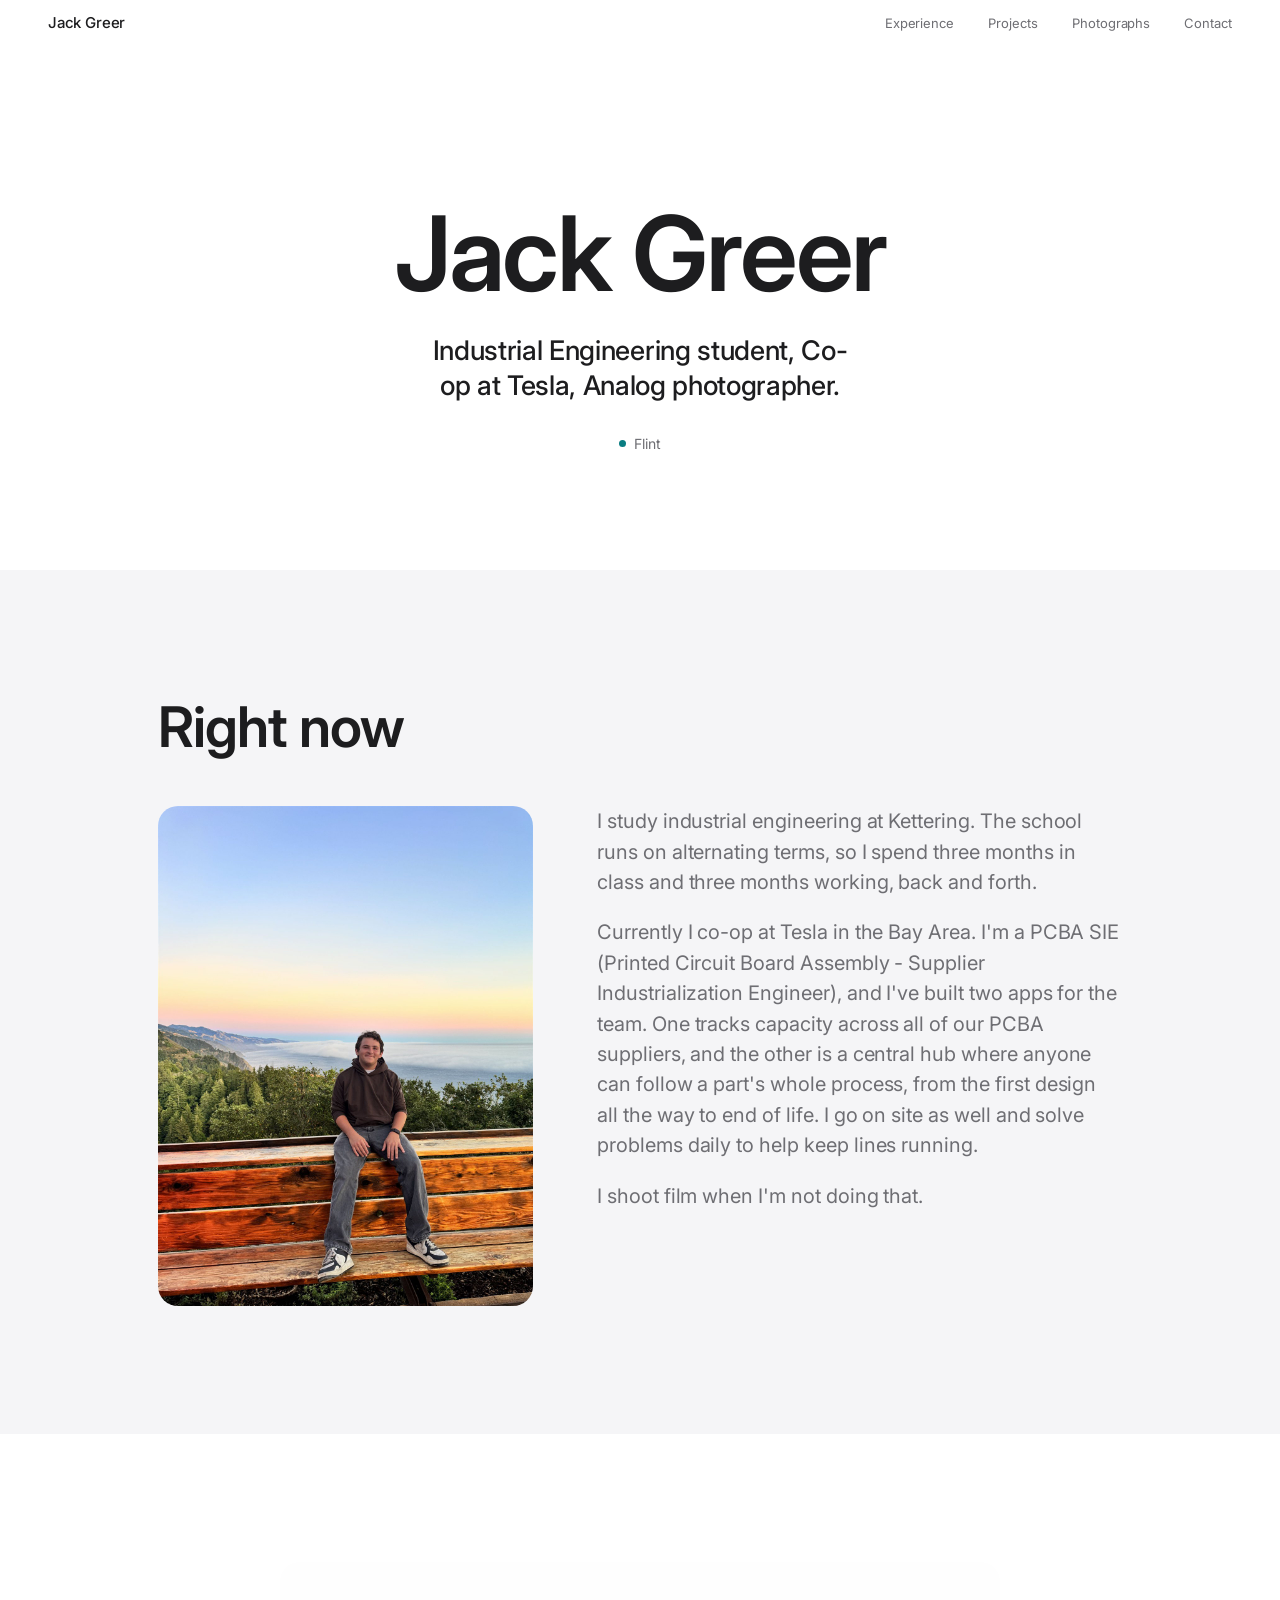
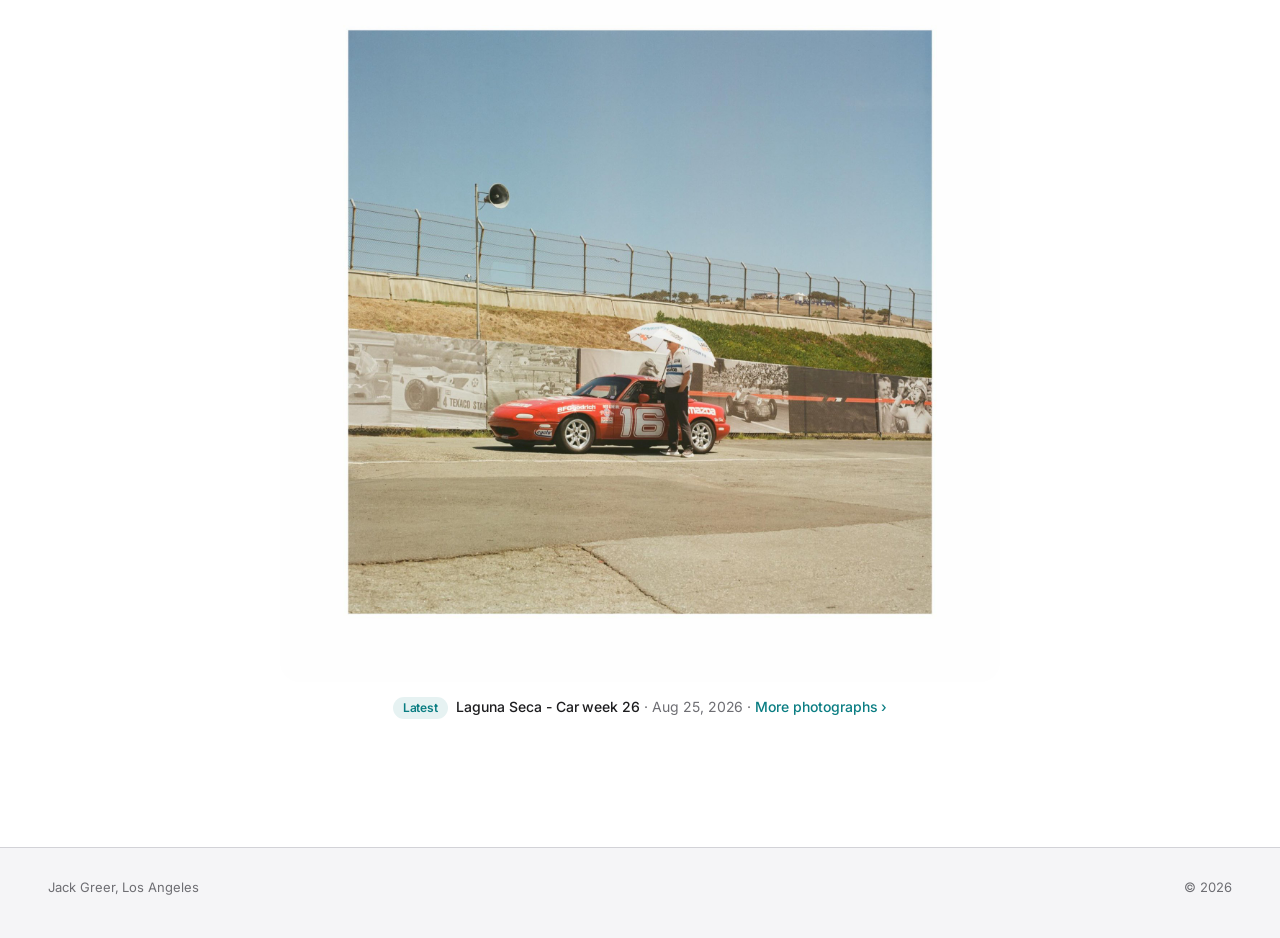
==== commit ddaab8fc: "Seperate pages Changed from single Index to updated pages, as well as minor tweaks to text in projec" ====
--- a/index.html
+++ b/index.html
@@ -19,304 +19,16 @@
 <link rel="preconnect" href="https://fonts.googleapis.com">
 <link rel="preconnect" href="https://fonts.gstatic.com" crossorigin>
 <link rel="stylesheet" href="https://fonts.googleapis.com/css2?family=Inter:wght@400;500;600&display=swap">
-<style>
-:root{
-  color-scheme: light;
-  --bg:#FFFFFF;
-  --bg-alt:#F5F5F7;
-  --ink:#1D1D1F;
-  --ink-2:#6E6E73;
-  --rule:#D2D2D7;
-  --accent:#0A7D82;
-  --sans:-apple-system,BlinkMacSystemFont,"SF Pro Text","SF Pro Display","SF Pro",
-         "Inter","Segoe UI",Roboto,"Helvetica Neue",Arial,sans-serif;
-  --gut:clamp(22px,5vw,48px);
-  --page:1060px;
-  --wide:1400px;
-}
-
-*{box-sizing:border-box}
-html{-webkit-text-size-adjust:100%;scroll-behavior:smooth}
-@media (prefers-reduced-motion:reduce){html{scroll-behavior:auto}*{transition:none!important;animation:none!important}}
-body{
-  margin:0;background:var(--bg);color:var(--ink);
-  font-family:var(--sans);
-  font-size:clamp(16px,1.1vw,17px);line-height:1.5;letter-spacing:-.003em;
-  -webkit-font-smoothing:antialiased;-moz-osx-font-smoothing:grayscale;
-}
-img{display:block;max-width:100%}
-button,input,select,textarea{font-family:inherit;font-size:inherit;letter-spacing:inherit}
-a{color:inherit}
-:focus-visible{outline:2px solid var(--accent);outline-offset:4px;border-radius:4px}
-
-.inner{max-width:var(--page);margin:0 auto;padding-inline:var(--gut)}
-.inner.wide{max-width:var(--wide)}
-
-/* ---------- nav ---------- */
-.nav{
-  position:sticky;top:0;z-index:50;height:48px;
-  background:rgba(255,255,255,.72);
-  backdrop-filter:saturate(180%) blur(20px);
-  -webkit-backdrop-filter:saturate(180%) blur(20px);
-  border-bottom:1px solid rgba(0,0,0,0);
-  transition:background .3s ease,border-color .3s ease;
-}
-.nav.scrolled{background:rgba(255,255,255,.86);border-bottom-color:rgba(0,0,0,.09)}
-.nav-in{
-  max-width:var(--wide);margin:0 auto;padding-inline:var(--gut);height:100%;
-  display:flex;align-items:center;gap:clamp(16px,3vw,34px);
-}
-.nav a{text-decoration:none;font-size:13px;color:var(--ink-2);transition:color .2s ease;white-space:nowrap}
-.nav a:hover{color:var(--ink)}
-.nav .logo{font-size:15px;font-weight:600;color:var(--ink);margin-right:auto;letter-spacing:-.012em}
-.nav a[aria-current="true"]{color:var(--ink)}
-@media (max-width:560px){.nav .sm{display:none}}
-
-/* ---------- hero ---------- */
-.hero{
-  text-align:center;
-  padding-block:clamp(84px,14vw,152px) clamp(72px,11vw,116px);
-}
-.hero h1{
-  margin:0;font-size:clamp(46px,10vw,104px);font-weight:600;
-  line-height:1.03;letter-spacing:-.022em;text-wrap:balance;
-}
-@media (prefers-reduced-motion:no-preference){
-  .hero h1,.hero .lede,.hero .where{
-    animation:heroIn .7s cubic-bezier(.22,.61,.36,1) backwards;
-  }
-  .hero h1{animation-delay:0s}
-  .hero .lede{animation-delay:.09s}
-  .hero .where{animation-delay:.18s}
-}
-@keyframes heroIn{from{opacity:0;transform:translateY(16px)}}
-.lede{
-  margin:clamp(18px,2.6vw,26px) auto 0;max-width:30ch;
-  font-size:clamp(19px,2.6vw,27px);line-height:1.3;font-weight:500;
-  letter-spacing:-.012em;color:var(--ink);text-wrap:balance;
-}
-.where{
-  margin:clamp(22px,3vw,30px) 0 0;display:inline-flex;align-items:center;gap:8px;
-  font-size:14px;color:var(--ink-2);
-}
-.where .dot{width:7px;height:7px;border-radius:50%;background:var(--accent);flex:none}
-
-/* newest post, centered under the name */
-.latest{margin:clamp(40px,6vw,64px) auto 0;max-width:min(720px,100%);text-align:center}
-.latest .shot .plate{border-radius:clamp(14px,1.6vw,20px)}
-.latest figcaption{margin-top:14px;font-size:14px;color:var(--ink-2)}
-.latest figcaption .tag{
-  display:inline-block;margin-right:8px;padding:2px 10px;border-radius:980px;
-  background:rgba(10,125,130,.1);color:var(--accent);font-weight:600;font-size:12px;
-}
-.latest figcaption .t{color:var(--ink);font-weight:500}
-@media (prefers-reduced-motion:no-preference){
-  .latest{animation:heroIn .8s cubic-bezier(.22,.61,.36,1) .26s backwards}
-}
-
-/* ---------- intro ---------- */
-.intro{
-  display:grid;grid-template-columns:minmax(0,5fr) minmax(0,7fr);
-  gap:clamp(28px,5vw,64px);align-items:start;margin-top:clamp(30px,4vw,48px);
-}
-.intro .me{margin:0;border-radius:clamp(14px,1.6vw,20px);overflow:hidden;background:#E8E8ED;line-height:0}
-.intro .me img{width:100%;height:auto}
-@media (max-width:760px){
-  .intro{grid-template-columns:1fr}
-  .intro .me{max-width:420px;margin-inline:auto}
-}
-.band .intro .prose{margin-top:0}
-
-/* ---------- bands ---------- */
-.band{padding-block:clamp(72px,11vw,128px)}
-.band.alt{background:var(--bg-alt)}
-.band h2{
-  margin:0;font-size:clamp(30px,5.4vw,56px);font-weight:600;
-  line-height:1.07;letter-spacing:-.017em;text-wrap:balance;
-}
-.band .sub{
-  margin:clamp(14px,2vw,20px) 0 0;font-size:clamp(17px,2.1vw,21px);
-  line-height:1.45;color:var(--ink-2);max-width:60ch;
-}
-.band .prose{margin:clamp(24px,3.4vw,40px) 0 0;max-width:62ch}
-.band .prose p{margin:0 0 1em;font-size:clamp(17px,2vw,20px);line-height:1.52;color:var(--ink-2)}
-.band .prose p:last-child{margin-bottom:0}
-.center{text-align:center}
-.center .sub{margin-inline:auto}
-.band .sub a{color:var(--accent);text-decoration:none;transition:opacity .2s ease}
-.band .sub a:hover{opacity:.7}
-
-/* ---------- experience ---------- */
-.cv{list-style:none;margin:clamp(30px,4vw,48px) 0 0;padding:0;display:flex;flex-direction:column}
-.cv li{
-  padding-block:clamp(34px,4.6vw,52px);border-top:1px solid var(--rule);
-  display:grid;grid-template-columns:minmax(0,1fr) auto;gap:8px 28px;
-}
-.cv li:last-child{border-bottom:1px solid var(--rule)}
-.cv .org{font-size:clamp(20px,2.6vw,27px);font-weight:600;letter-spacing:-.014em;line-height:1.2}
-.cv .when{font-size:14px;color:var(--ink-2);text-align:right;white-space:nowrap;padding-top:6px}
-.cv .role{grid-column:1/-1;margin:0;font-size:15px;font-weight:600;color:var(--accent)}
-.cv .what{grid-column:1/-1;margin:12px 0 0;color:var(--ink-2);max-width:62ch;font-size:16px;line-height:1.7}
-@media (max-width:620px){
-  .cv li{grid-template-columns:1fr}
-  .cv .when{text-align:left;padding-top:0}
-}
-
-/* ---------- tools ---------- */
-.tools{
-  display:grid;grid-template-columns:repeat(auto-fit,minmax(210px,1fr));
-  gap:clamp(22px,3vw,40px);margin-top:clamp(56px,7vw,88px);
-}
-.tools div{display:flex;flex-direction:column;gap:10px}
-.tools dt{font-size:13px;font-weight:600;color:var(--accent);margin:0}
-.tools dd{margin:0;font-size:16px;line-height:1.55;color:var(--ink-2)}
-
-/* ---------- resume ----------
-   Live embed of the Google Doc, so edits there show up here with no redeploy.
-   Uses the Docs renderer (/preview, /export?format=pdf), not Drive's viewer,
-   which reflows the .docx onto two pages. Must be shared "Anyone with the link". */
-.resume{margin-top:clamp(56px,7vw,88px);scroll-margin-top:72px}
-.resume-head{display:flex;flex-wrap:wrap;align-items:center;justify-content:space-between;gap:16px}
-.resume-head h3{margin:0;font-size:clamp(22px,3vw,30px);font-weight:600;letter-spacing:-.014em}
-.resume .cta{margin-top:0}
-.resume .btn{padding:9px 20px;font-size:15px}
-.resume .doc{
-  margin-top:clamp(20px,3vw,28px);background:var(--bg);overflow:hidden;
-  border-radius:clamp(12px,1.4vw,18px);
-  box-shadow:0 1px 2px rgba(0,0,0,.04),0 0 0 1px rgba(0,0,0,.05);
-}
-.resume iframe{display:block;width:100%;aspect-ratio:8.5/11;max-height:90vh;border:0}
-@media (max-width:620px){.resume iframe{aspect-ratio:auto;height:80vh}}
-
-/* ---------- projects ---------- */
-.projects{
-  display:grid;grid-template-columns:repeat(auto-fill,minmax(min(100%,420px),1fr));
-  gap:clamp(18px,2.6vw,30px);margin-top:clamp(30px,4vw,48px);
-}
-.proj{
-  display:flex;flex-direction:column;text-decoration:none;color:inherit;
-  background:var(--bg);border-radius:clamp(14px,1.6vw,20px);overflow:hidden;
-  box-shadow:0 1px 2px rgba(0,0,0,.04),0 0 0 1px rgba(0,0,0,.05);
-  transition:transform .5s cubic-bezier(.22,.61,.36,1),box-shadow .5s cubic-bezier(.22,.61,.36,1);
-}
-@media (hover:hover) and (prefers-reduced-motion:no-preference){
-  .proj:hover{transform:scale(1.03);box-shadow:0 18px 44px rgba(0,0,0,.16)}
-}
-.proj .cover{aspect-ratio:16/10;background:#1B1B1F}
-.proj .cover img{width:100%;height:100%;object-fit:cover}
-.proj .body{padding:clamp(20px,2.6vw,28px);display:flex;flex-direction:column;gap:8px}
-.proj .status{
-  align-self:flex-start;padding:2px 10px;border-radius:980px;
-  background:rgba(10,125,130,.1);color:var(--accent);font-weight:600;font-size:12px;
-}
-.proj h3{margin:4px 0 0;font-size:clamp(20px,2.4vw,24px);font-weight:600;letter-spacing:-.014em;line-height:1.2}
-.proj p{margin:0;color:var(--ink-2);font-size:16px;line-height:1.55}
-.proj .more{margin-top:6px;color:var(--accent);font-size:15px;font-weight:500}
-
-/* ---------- gallery ---------- */
-.gallery{max-width:var(--wide);margin:clamp(40px,5vw,64px) auto 0;padding-inline:var(--gut);
-  display:flex;flex-direction:column;gap:clamp(16px,2.4vw,30px)}
-.grow{display:grid;grid-template-columns:1fr 1fr;gap:clamp(16px,2.4vw,30px)}
-@media (max-width:720px){.grow{grid-template-columns:1fr}}
-.shot{margin:0;display:block}
-.shot .plate{
-  overflow:hidden;border-radius:clamp(12px,1.4vw,18px);background:#E8E8ED;
-  border:0;padding:0;cursor:zoom-in;display:block;width:100%;line-height:0;
-}
-.shot .plate img{
-  width:100%;height:auto;
-  transition:transform .9s cubic-bezier(.22,.61,.36,1),filter .4s ease;
-}
-/* Apple-style hover: the whole tile lifts and grows a touch */
-.shot .plate,.intro .me{
-  transition:transform .5s cubic-bezier(.22,.61,.36,1),box-shadow .5s cubic-bezier(.22,.61,.36,1);
-}
-@media (hover:hover) and (prefers-reduced-motion:no-preference){
-  .shot .plate:hover,.intro .me:hover{
-    transform:scale(1.03);
-    box-shadow:0 18px 44px rgba(0,0,0,.16);
-  }
-}
-
-/* ---------- contact ---------- */
-.cta{display:flex;flex-wrap:wrap;gap:12px;justify-content:center;margin-top:clamp(28px,4vw,40px)}
-.btn{
-  display:inline-flex;align-items:center;justify-content:center;
-  padding:12px 24px;border-radius:980px;text-decoration:none;font-size:16px;font-weight:500;
-  background:var(--accent);color:#fff;transition:opacity .2s ease,transform .2s ease;
-}
-.btn:hover{opacity:.86}
-.btn.ghost{background:transparent;color:var(--accent);border:1px solid var(--accent)}
-.btn.ghost:hover{background:rgba(10,125,130,.07);opacity:1}
-
-/* ---------- footer ---------- */
-footer{background:var(--bg-alt);border-top:1px solid var(--rule);padding-block:30px 40px}
-.foot{
-  max-width:var(--wide);margin:0 auto;padding-inline:var(--gut);
-  display:flex;justify-content:space-between;gap:12px;flex-wrap:wrap;font-size:13px;color:var(--ink-2);
-}
-
-/* ---------- lightbox ---------- */
-.box{
-  position:fixed;inset:0;z-index:99;border:0;margin:0;padding:0;width:100%;height:100%;
-  background:rgba(245,245,247,.97);
-  backdrop-filter:blur(24px);-webkit-backdrop-filter:blur(24px);
-  display:none;
-}
-.box[open]{display:flex;flex-direction:column;align-items:center;justify-content:center;gap:16px;padding:clamp(18px,4vw,52px)}
-.box::backdrop{background:rgba(245,245,247,.97)}
-.box img{max-width:100%;max-height:78vh;width:auto;height:auto;object-fit:contain;border-radius:10px}
-.box figcaption{font-size:14px;color:var(--ink-2);text-align:center;max-width:60ch}
-.box figcaption .t{color:var(--ink);font-weight:500}
-.box figcaption a{color:var(--accent);text-decoration:none}
-.box .x{
-  position:absolute;top:clamp(14px,2.4vw,26px);right:clamp(14px,2.4vw,26px);
-  width:34px;height:34px;border-radius:50%;border:0;cursor:pointer;
-  background:rgba(0,0,0,.06);color:var(--ink);font-size:17px;line-height:1;
-}
-.box .x:hover{background:rgba(0,0,0,.12)}
-
-/* ---------- scroll choreography ----------
-   Reveals are driven by IntersectionObserver with a hard timeout, so nothing
-   can be left stranded invisible. The parallax below is CSS scroll-linked and
-   only ever touches transform, so an unsupported browser just gets a still. */
-.rise{
-  opacity:.001;transform:translateY(28px) scale(.992);
-  transition:opacity .75s cubic-bezier(.22,.61,.36,1),
-             transform .75s cubic-bezier(.22,.61,.36,1);
-  will-change:opacity,transform;
-}
-.rise.in{opacity:1;transform:none;will-change:auto}
-/* second photo in a two up row trails the first */
-.grow .shot:nth-child(2).rise{transition-delay:.09s}
-
-@supports (animation-timeline: view()){
-  @media (prefers-reduced-motion:no-preference){
-    .shot .plate img{
-      animation:drift linear both;
-      animation-timeline:view();
-      animation-range:entry 0% exit 100%;
-    }
-    @keyframes drift{
-      from{transform:translateY(-2.2%) scale(1.065)}
-      to{transform:translateY(2.2%) scale(1.065)}
-    }
-    .shot .plate:hover img{filter:brightness(1.05)}
-  }
-}
-</style>
+<link rel="stylesheet" href="assets/site.css">
 </head>
 <body>
 <nav class="nav">
   <div class="nav-in">
-    <a class="logo" href="#top">Jack Greer</a>
-    <a class="sm" href="#currently">Right now</a>
-    <a class="sm" href="#education">Education</a>
-    <a class="sm" href="#experience">Experience</a>
-    <a class="sm" href="#resume">Resume</a>
-    <a href="#projects">Projects</a>
-    <a href="#photographs">Photographs</a>
-    <a href="#contact">Contact</a>
+    <a class="logo" href="index.html" aria-current="page">Jack Greer</a>
+    <a href="experience.html">Experience</a>
+    <a href="projects.html">Projects</a>
+    <a href="photographs.html">Photographs</a>
+    <a href="contact.html">Contact</a>
   </div>
 </nav>
 
@@ -326,7 +38,6 @@
     <h1>Jack Greer</h1>
     <p class="lede">Industrial Engineering student, Co-op at Tesla, Analog photographer.</p>
     <p class="where"><span class="dot"></span><span id="city">Flint</span></p>
-    <div class="latest" id="latest"></div>
   </header>
 
   <section class="band alt" id="currently">
@@ -338,147 +49,16 @@
         </figure>
         <div class="prose">
           <p>I study industrial engineering at Kettering. The school runs on alternating terms, so I spend three months in class and three months working, back and forth.</p>
-          <p>Currently I co-op at Tesla in the Bay Area. I'm a PCBA SIE, and I've built two apps for the team. One tracks capacity across all of our PCBA suppliers, and the other is a central hub where anyone can follow a part's whole process, from the first design all the way to end of life. I go on site as well and solve problems daily to help keep lines running.</p>
+          <p>Currently I co-op at Tesla in the Bay Area. I'm a PCBA SIE (Printed Circuit Board Assembly - Supplier Industrialization Engineer), and I've built two apps for the team. One tracks capacity across all of our PCBA suppliers, and the other is a central hub where anyone can follow a part's whole process, from the first design all the way to end of life. I go on site as well and solve problems daily to help keep lines running.</p>
           <p>I shoot film when I'm not doing that.</p>
         </div>
       </div>
     </div>
   </section>
 
-  <section class="band" id="education">
+  <section class="band" id="latest-photo">
     <div class="inner">
-      <h2>Education</h2>
-      <ol class="cv">
-        <li>
-          <span class="org">Kettering University</span>
-          <span class="when">Oct 2024 &rsaquo; Now &middot; Flint, MI</span>
-          <p class="role">BS, Industrial Engineering</p>
-          <p class="what">Junior, B-Section. Kettering alternates academic and work terms, so the degree runs alongside the co-op rather than after it.</p>
-        </li>
-        <li>
-          <span class="org">Milken Community School</span>
-          <span class="when">Aug 2020 &rsaquo; Jun 2024 &middot; Los Angeles, CA</span>
-          <p class="role">High school diploma</p>
-        </li>
-      </ol>
-    </div>
-  </section>
-
-  <section class="band alt" id="experience">
-    <div class="inner">
-      <h2>Experience</h2>
-      <ol class="cv">
-        <li>
-          <span class="org">Tesla</span>
-          <span class="when">Jan 2026 &rsaquo; Now &middot; Palo Alto, CA</span>
-          <p class="role">Supplier Industrialization Engineer, PCBA</p>
-          <p class="what">Defined and validated end-to-end production with contract manufacturers. Brought average PCB cost down 38% and cycle time down 73% across suppliers. I also built two apps for the team. One tracks capacity across all our PCBA suppliers by mapping EDI demand to line level PCBAs, so we catch utilization problems early. The other is a hub where the team can see a part's whole process flow, from first design to end of life.</p>
-        </li>
-        <li>
-          <span class="org">Brembo North America</span>
-          <span class="when">Jan &rsaquo; Mar 2025 &middot; Jackson, MI</span>
-          <p class="role">Industrial Engineering Intern</p>
-          <p class="what">Moved outsourced production back in house and saved $200K a year doing it. Reworked the end-of-arm tooling so maintenance went from weekly to quarterly. 3D-scanned 75+ pattern plates and built color maps to track wear.</p>
-        </li>
-        <li>
-          <span class="org">Advanced 3D Printing</span>
-          <span class="when">Jan 2023 &rsaquo; Dec 2024 &middot; Los Angeles, CA</span>
-          <p class="role">PCB Designer</p>
-          <p class="what">Designed small plug-and-play boards that became standard in high-speed custom printer builds. Sold over 500 of them, ran tier-3 support, and spent a lot of trade shows explaining what they were for.</p>
-        </li>
-        <li>
-          <span class="org">FRC 1836</span>
-          <span class="when">Jun 2023 &rsaquo; Jun 2024 &middot; Los Angeles, CA</span>
-          <p class="role">Captain</p>
-          <p class="what">Ran the school robotics team. Design instruction, tournament logistics, and keeping everyone pointed the same direction.</p>
-        </li>
-      </ol>
-
-      <dl class="tools">
-        <div><dt>Design</dt><dd>Altium, KiCad, Fusion 360, SolidWorks, Onshape</dd></div>
-        <div><dt>Validation</dt><dd>Metrology, 3D scanning, PolyWorks, data analysis</dd></div>
-        <div><dt>Method</dt><dd>Lean, 8D, A3, DFM for PCBA, PCB, and Flex</dd></div>
-        <div><dt>Stack</dt><dd>Jira, Enovia, Git, Excel, LLM tooling</dd></div>
-      </dl>
-
-      <div class="resume" id="resume">
-        <div class="resume-head">
-          <h3>Resume</h3>
-          <div class="cta">
-            <a class="btn" href="https://docs.google.com/document/d/1cQ-q45MvrqVST_3Hsrq_gAMxx80rNRZd/export?format=pdf">Download PDF</a>
-            <a class="btn ghost" href="https://docs.google.com/document/d/1cQ-q45MvrqVST_3Hsrq_gAMxx80rNRZd/preview" target="_blank" rel="noopener">Open in new tab</a>
-          </div>
-        </div>
-        <div class="doc">
-          <iframe src="https://docs.google.com/document/d/1cQ-q45MvrqVST_3Hsrq_gAMxx80rNRZd/preview"
-                  title="Jack Greer resume" loading="lazy"></iframe>
-        </div>
-      </div>
-    </div>
-  </section>
-
-  <section class="band" id="projects">
-    <div class="inner">
-      <h2>Projects</h2>
-      <p class="sub">Things I'm building right now.</p>
-      <div class="projects">
-        <a class="proj" href="projects/tire-temps.html">
-          <div class="cover">
-            <img src="assets/projects/tire-temps/cover.jpg" width="1600" height="1000" loading="lazy"
-                 alt="TireNet cockpit screen showing live tire temperatures">
-          </div>
-          <div class="body">
-            <span class="status">Active</span>
-            <h3>Tire Temperature Thermal Cameras</h3>
-            <p>Four thermal cameras stream live tire temperatures to a cockpit screen, later matched to GPS laps.</p>
-            <span class="more">Learn more &rsaquo;</span>
-          </div>
-        </a>
-        <a class="proj" href="projects/miata.html">
-          <div class="cover">
-            <img src="assets/projects/miata/cover.jpg" width="2000" height="1333" loading="lazy"
-                 alt="The red Miata at speed at Thunderhill, side view, with its rear wing and front splitter">
-          </div>
-          <div class="body">
-            <span class="status">Active</span>
-            <h3>Track-Built Miata</h3>
-            <p>My 2016 Miata. I'm using it to learn how to drive on track, and designing a lot of its parts myself.</p>
-            <span class="more">Learn more &rsaquo;</span>
-          </div>
-        </a>
-        <a class="proj" href="projects/troodon.html">
-          <div class="cover">
-            <img src="assets/projects/troodon/cover.jpg" width="1600" height="1000" loading="lazy"
-                 alt="The Troodon's toolhead, with the blue FXD extruder on top">
-          </div>
-          <div class="body">
-            <span class="status">Active</span>
-            <h3>Custom Troodon 3D Printer</h3>
-            <p>A Troodon I've upgraded until it's its own machine. Servos on XY, up to 3 m/s, a 100&deg;C chamber and custom PCBs.</p>
-            <span class="more">Learn more &rsaquo;</span>
-          </div>
-        </a>
-      </div>
-    </div>
-  </section>
-
-  <section class="band alt" id="photographs">
-    <div class="inner center">
-      <h2>Photographs</h2>
-      <p class="sub"><a href="https://www.instagram.com/jgreerfilm/" target="_blank" rel="noopener">@jgreerfilm</a></p>
-    </div>
-    <div class="gallery" id="gallery"></div>
-  </section>
-
-  <section class="band center" id="contact">
-    <div class="inner">
-      <h2>Get in touch</h2>
-      <div class="cta">
-        <a class="btn" href="mailto:gree7626@kettering.edu">Email me</a>
-        <a class="btn ghost" href="https://www.linkedin.com/in/jack-greer-14b435104/" target="_blank" rel="noopener">LinkedIn</a>
-        <a class="btn ghost" href="https://github.com/jxgreer1" target="_blank" rel="noopener">GitHub</a>
-        <a class="btn ghost" href="https://www.instagram.com/jgreerfilm/" target="_blank" rel="noopener">Instagram</a>
-      </div>
+      <div class="latest" id="latest"></div>
     </div>
   </section>
 
@@ -497,156 +77,7 @@
   <figcaption id="boxcap"></figcaption>
 </dialog>
 
-<script>
-(function(){
-  "use strict";
-
-  /* Jan to Mar and Jul to Sep are Tesla terms in the Bay Area; the other six
-     months are class at Kettering in Flint. Reads the month on every load. */
-  document.getElementById("city").textContent =
-    (function(m){ return (m>=1&&m<=3)||(m>=7&&m<=9) ? "Palo Alto" : "Flint"; })(new Date().getMonth()+1);
-
-  /* Posts from @jgreerfilm, newest first. Captions and dates are the real ones
-     off each post. Index 0 is the hero; the rest fill the gallery. */
-  /* POSTS:START -- rewritten by the tools in tools/, do not hand edit */
-  var POSTS = [
-    {f:"01.jpg", w:2000,h:2000, t:"Laguna Seca - Car week 26", d:"Aug 25, 2026", p:"DceQvfAmdCo_1", u:"https://www.instagram.com/p/DceQvfAmdCo/"},
-    {f:"02.jpg", w:2000,h:2000, t:"H A S S E L B L A D", d:"Jul 27, 2026", p:"DbR-vGJlBqL_1", u:"https://www.instagram.com/p/DbR-vGJlBqL/"},
-    {f:"03.jpg", w:2000,h:2000, t:"H A S S E L B L A D", d:"Jul 27, 2026", p:"DbR-vGJlBqL_2", u:"https://www.instagram.com/p/DbR-vGJlBqL/"},
-    {f:"04.jpg", w:2000,h:1325, t:"W O R K S A T U R D A Y", d:"Jul 15, 2026", p:"Da0v8lGGfxb_1", u:"https://www.instagram.com/p/Da0v8lGGfxb/"},
-    {f:"05.jpg", w:1500,h:1349, t:"Overt political distraction", d:"Jul 5, 2026", p:"DaZ9KpkBkBN", u:"https://www.instagram.com/p/DaZ9KpkBkBN/"},
-    {f:"06.jpg", w:1999,h:1330, t:"🇺🇸", d:"Jun 23, 2026", p:"DZ7a0n2lTbc_1", u:"https://www.instagram.com/p/DZ7a0n2lTbc/"},
-    {f:"07.jpg", w:2000,h:1336, t:"🇺🇸", d:"Jun 23, 2026", p:"DZ7a0n2lTbc_2", u:"https://www.instagram.com/p/DZ7a0n2lTbc/"},
-    {f:"08.jpg", w:2000,h:2000, t:"🌚", d:"Jun 17, 2026", p:"DZstNhlGQGh_1", u:"https://www.instagram.com/p/DZstNhlGQGh/"},
-    {f:"09.jpg", w:2000,h:2000, t:"🌚", d:"Jun 17, 2026", p:"DZstNhlGQGh_2", u:"https://www.instagram.com/p/DZstNhlGQGh/"},
-    {f:"10.jpg", w:1500,h:2000, t:"Mr. Arnold", d:"May 31, 2026", p:"DZB1DO6MZeS", u:"https://www.instagram.com/p/DZB1DO6MZeS/"},
-    {f:"11.jpg", w:1440,h:1440, t:"Marin. 03/26", d:"Mar 17, 2026", p:"DWA5L4llYVE", u:"https://www.instagram.com/p/DWA5L4llYVE/"},
-    {f:"12.jpg", w:1440,h:987, t:"Flint", d:"Jan 14, 2026", p:"DTgZ73eEmLV", u:"https://www.instagram.com/p/DTgZ73eEmLV/"},
-    {f:"13.jpg", w:1440,h:964, t:"🔴", d:"Jan 14, 2026", p:"DTgZ4mzkqg6", u:"https://www.instagram.com/p/DTgZ4mzkqg6/"}
-  ];
-  /* POSTS:END */
-
-  /* Feed posts carry a shortcode; photos from a data export do not, so the
-     link is only offered when there is somewhere to go. */
-  function url(p){
-    if (p.u) return p.u;
-    var c = p.p || "";
-    return (c && c.charAt(0) !== "x") ? "https://www.instagram.com/p/" + c + "/" : "";
-  }
-  function src(p){ return "ig/" + p.f; }
-
-  /* gallery: alternating one-up and two-up, Apple-ish rhythm */
-  function shot(p, i){
-    var fig = document.createElement("figure");
-    fig.className = "shot";
-    var btn = document.createElement("button");
-    btn.type = "button"; btn.className = "plate";
-    btn.setAttribute("aria-label", "Enlarge: " + p.t);
-    var im = new Image();
-    im.src = src(p); im.alt = p.t; im.width = p.w; im.height = p.h;
-    im.loading = i < 3 ? "eager" : "lazy"; im.decoding = "async";
-    btn.appendChild(im);
-    btn.addEventListener("click", function(){ show(POSTS.indexOf(p)); });
-    fig.appendChild(btn);
-    return fig;
-  }
-
-  /* newest post sits centered under the name */
-  var lat = document.getElementById("latest");
-  if (POSTS.length){
-    var top0 = shot(POSTS[0], 0), cap = document.createElement("figcaption");
-    cap.innerHTML = '<span class="tag">Latest</span><span class="t"></span> &middot; ' + POSTS[0].d;
-    cap.querySelector(".t").textContent = POSTS[0].t;
-    top0.appendChild(cap);
-    lat.appendChild(top0);
-  }
-
-  var g = document.getElementById("gallery"), rest = POSTS.slice(1), n = 0, k = 0;
-  while (n < rest.length){
-    if (k % 3 === 0){
-      g.appendChild(shot(rest[n], n)); n += 1;
-    } else {
-      var row = document.createElement("div");
-      row.className = "grow";
-      row.appendChild(shot(rest[n], n));
-      if (rest[n+1]) row.appendChild(shot(rest[n+1], n+1));
-      g.appendChild(row); n += 2;
-    }
-    k += 1;
-  }
-
-  /* ---- lightbox ---- */
-  var box = document.getElementById("box"),
-      bimg = document.getElementById("boximg"),
-      bcap = document.getElementById("boxcap"), at = 0;
-
-  function show(i){
-    at = (i + POSTS.length) % POSTS.length;
-    var p = POSTS[at];
-    bimg.src = src(p); bimg.alt = p.t;
-    var href = url(p);
-    bcap.innerHTML = '<span class="t">' + p.t + "</span> &middot; " + p.d +
-      (href ? ' &middot; <a href="' + href + '" target="_blank" rel="noopener">View on Instagram</a>' : "");
-    if (!box.open){ box.showModal ? box.showModal() : box.setAttribute("open",""); }
-  }
-  function hide(){ box.close ? box.close() : box.removeAttribute("open"); }
-  document.getElementById("boxx").addEventListener("click", hide);
-  box.addEventListener("click", function(e){ if (e.target === box) hide(); });
-  box.addEventListener("keydown", function(e){
-    if (e.key === "ArrowRight"){ show(at+1); e.preventDefault(); }
-    if (e.key === "ArrowLeft"){ show(at-1); e.preventDefault(); }
-  });
-
-  /* ---- scroll reveal, below the fold only, with a hard safety net ---- */
-  var still = window.matchMedia("(prefers-reduced-motion: reduce)").matches;
-
-  /* nav picks up a ground once you leave the top */
-  var nav = document.querySelector(".nav");
-  function onScroll(){ nav.classList.toggle("scrolled", window.scrollY > 8); }
-  onScroll();
-  window.addEventListener("scroll", onScroll, { passive: true });
-
-  if (!still && "IntersectionObserver" in window){
-    /* each block reveals on its own, so a section cascades rather than
-       arriving in one slab */
-    var sel = ".band .inner > h2, .band .inner > .sub, .band .inner > .prose," +
-              ".band .inner > .intro, .band .inner > .cv, .band .inner > .tools," +
-              ".band .inner > .resume," +
-              ".band .inner > .projects," +
-              ".band .inner > .cta, .gallery .shot";
-    var targets = [];
-    Array.prototype.forEach.call(document.querySelectorAll(sel), function(el){
-      if (el.getBoundingClientRect().top > window.innerHeight){
-        el.classList.add("rise");
-        targets.push(el);
-      }
-    });
-    var io = new IntersectionObserver(function(es){
-      es.forEach(function(e){
-        if (e.isIntersecting){ e.target.classList.add("in"); io.unobserve(e.target); }
-      });
-    }, { rootMargin: "0px 0px -10% 0px" });
-    targets.forEach(function(el){ io.observe(el); });
-    /* nothing stays hidden, whatever happens */
-    setTimeout(function(){ targets.forEach(function(el){ el.classList.add("in"); }); }, 2500);
-  }
-
-  /* ---- nav highlight ---- */
-  var links = {};
-  Array.prototype.forEach.call(document.querySelectorAll('.nav a[href^="#"]'), function(a){
-    links[a.getAttribute("href").slice(1)] = a;
-  });
-  var spy = new IntersectionObserver(function(es){
-    es.forEach(function(e){
-      if (!e.isIntersecting) return;
-      Object.keys(links).forEach(function(k){ links[k].removeAttribute("aria-current"); });
-      if (links[e.target.id]) links[e.target.id].setAttribute("aria-current","true");
-    });
-  }, { rootMargin: "-45% 0px -50% 0px" });
-  ["currently","education","experience","projects","photographs","contact"].forEach(function(id){
-    var el = document.getElementById(id); if (el) spy.observe(el);
-  });
-})();
-</script>
+<script src="assets/posts.js"></script>
+<script src="assets/site.js"></script>
 </body>
 </html>
--- a/assets/site.css
+++ b/assets/site.css
@@ -0,0 +1,393 @@
+/* Shared styles for the top-level pages: index, experience, projects,
+   photographs, contact. Project pages under projects/ carry their own. */
+:root{
+  color-scheme: light;
+  --bg:#FFFFFF;
+  --bg-alt:#F5F5F7;
+  --ink:#1D1D1F;
+  --ink-2:#6E6E73;
+  --rule:#D2D2D7;
+  --accent:#0A7D82;
+  --sans:-apple-system,BlinkMacSystemFont,"SF Pro Text","SF Pro Display","SF Pro",
+         "Inter","Segoe UI",Roboto,"Helvetica Neue",Arial,sans-serif;
+  --gut:clamp(22px,5vw,48px);
+  --page:1060px;
+  --wide:1400px;
+}
+
+/* ---------- page transitions ----------
+   Same-site navigations crossfade instead of hard reloading; the nav is
+   lifted out so it holds still. Browsers without support load normally. */
+@view-transition{navigation:auto}
+.nav{view-transition-name:site-nav}
+::view-transition-old(root){animation:vt-out .26s cubic-bezier(.4,0,1,1) both}
+::view-transition-new(root){animation:vt-in .45s cubic-bezier(.22,.61,.36,1) both}
+@keyframes vt-out{to{opacity:0;transform:translateY(-10px)}}
+@keyframes vt-in{from{opacity:0;transform:translateY(16px)}}
+::view-transition-group(*){animation-duration:.55s;animation-timing-function:cubic-bezier(.22,.61,.36,1)}
+::view-transition-image-pair(cover-troodon),
+::view-transition-image-pair(cover-miata),
+::view-transition-image-pair(cover-tire){overflow:hidden;border-radius:clamp(14px,1.6vw,22px)}
+::view-transition-old(cover-troodon),::view-transition-new(cover-troodon),
+::view-transition-old(cover-miata),::view-transition-new(cover-miata),
+::view-transition-old(cover-tire),::view-transition-new(cover-tire){height:100%;object-fit:cover}
+@media (prefers-reduced-motion:reduce){
+  ::view-transition-group(*),::view-transition-old(*),::view-transition-new(*){animation:none!important}
+}
+
+*{box-sizing:border-box}
+html{-webkit-text-size-adjust:100%;scroll-behavior:smooth}
+@media (prefers-reduced-motion:reduce){html{scroll-behavior:auto}*{transition:none!important;animation:none!important}}
+body{
+  margin:0;background:var(--bg);color:var(--ink);
+  font-family:var(--sans);
+  font-size:clamp(16px,1.1vw,17px);line-height:1.5;letter-spacing:-.003em;
+  -webkit-font-smoothing:antialiased;-moz-osx-font-smoothing:grayscale;
+  min-height:100vh;display:flex;flex-direction:column;
+}
+main{flex:1}
+img{display:block;max-width:100%}
+button,input,select,textarea{font-family:inherit;font-size:inherit;letter-spacing:inherit}
+a{color:inherit}
+:focus-visible{outline:2px solid var(--accent);outline-offset:4px;border-radius:4px}
+
+.inner{max-width:var(--page);margin:0 auto;padding-inline:var(--gut)}
+.inner.wide{max-width:var(--wide)}
+
+/* ---------- nav ---------- */
+.nav{
+  position:sticky;top:0;z-index:50;height:48px;
+  background:rgba(255,255,255,.72);
+  backdrop-filter:saturate(180%) blur(20px);
+  -webkit-backdrop-filter:saturate(180%) blur(20px);
+  border-bottom:1px solid rgba(0,0,0,0);
+  transition:background .3s ease,border-color .3s ease;
+}
+.nav.scrolled{background:rgba(255,255,255,.86);border-bottom-color:rgba(0,0,0,.09)}
+.nav-in{
+  max-width:var(--wide);margin:0 auto;padding-inline:var(--gut);height:100%;
+  display:flex;align-items:center;gap:clamp(16px,3vw,34px);
+}
+.nav a{text-decoration:none;font-size:13px;color:var(--ink-2);transition:color .2s ease;white-space:nowrap}
+.nav a:hover{color:var(--ink)}
+.nav .logo{font-size:15px;font-weight:600;color:var(--ink);margin-right:auto;letter-spacing:-.012em}
+.nav a[aria-current="page"]{color:var(--ink);font-weight:500}
+@media (max-width:520px){
+  .nav-in{gap:14px}
+  .nav a{font-size:12.5px}
+  .nav .logo{font-size:14px}
+}
+@media (max-width:400px){
+  .nav-in{gap:11px}
+  .nav a{font-size:12px}
+}
+
+/* ---------- hero (home) ---------- */
+.hero{
+  text-align:center;
+  padding-block:clamp(84px,14vw,152px) clamp(72px,11vw,116px);
+}
+.hero h1{
+  margin:0;font-size:clamp(46px,10vw,104px);font-weight:600;
+  line-height:1.03;letter-spacing:-.022em;text-wrap:balance;
+}
+@media (prefers-reduced-motion:no-preference){
+  .hero h1,.hero .lede,.hero .where{
+    animation:heroIn .7s cubic-bezier(.22,.61,.36,1) backwards;
+  }
+  .hero h1{animation-delay:0s}
+  .hero .lede{animation-delay:.09s}
+  .hero .where{animation-delay:.18s}
+}
+@keyframes heroIn{from{opacity:0;transform:translateY(16px)}}
+/* the name eases back and fades as you scroll past it */
+@supports (animation-timeline: scroll()){
+  @media (prefers-reduced-motion:no-preference){
+    .hero{animation:heroAway linear both;animation-timeline:scroll(root);animation-range:0 60vh}
+    @keyframes heroAway{to{opacity:.1;transform:translateY(-6vh) scale(.92)}}
+  }
+}
+.lede{
+  margin:clamp(18px,2.6vw,26px) auto 0;max-width:30ch;
+  font-size:clamp(19px,2.6vw,27px);line-height:1.3;font-weight:500;
+  letter-spacing:-.012em;color:var(--ink);text-wrap:balance;
+}
+.where{
+  margin:clamp(22px,3vw,30px) 0 0;display:inline-flex;align-items:center;gap:8px;
+  font-size:14px;color:var(--ink-2);
+}
+.where .dot{width:7px;height:7px;border-radius:50%;background:var(--accent);flex:none}
+
+/* newest post, centered under the name */
+.latest{margin:0 auto;max-width:min(720px,100%);text-align:center}
+.latest .shot .plate{border-radius:clamp(14px,1.6vw,20px)}
+.latest figcaption{margin-top:14px;font-size:14px;color:var(--ink-2)}
+.latest figcaption .tag{
+  display:inline-block;margin-right:8px;padding:2px 10px;border-radius:980px;
+  background:rgba(10,125,130,.1);color:var(--accent);font-weight:600;font-size:12px;
+}
+.latest figcaption .t{color:var(--ink);font-weight:500}
+.latest figcaption a{color:var(--accent);text-decoration:none;font-weight:500}
+/* grows into place as it scrolls up */
+@supports (animation-timeline: view()){
+  @media (prefers-reduced-motion:no-preference){
+    .latest{animation:growIn linear both;animation-timeline:view();animation-range:entry 0% cover 42%}
+    @keyframes growIn{from{opacity:.35;transform:scale(.84)}}
+  }
+}
+
+/* ---------- big numbers ---------- */
+.stats{
+  display:grid;grid-template-columns:repeat(auto-fit,minmax(200px,1fr));
+  gap:clamp(24px,3vw,40px);margin:clamp(36px,5vw,56px) 0 0;padding:0;list-style:none;
+}
+.stat{border-top:1px solid var(--rule);padding-top:18px}
+.stat .num{
+  display:block;font-size:clamp(44px,5.6vw,68px);font-weight:600;line-height:1;
+  letter-spacing:-.035em;font-variant-numeric:tabular-nums;white-space:nowrap;
+  background:linear-gradient(120deg,#0A7D82 10%,#33B3A6 90%);
+  -webkit-background-clip:text;background-clip:text;color:transparent;
+}
+.stat .lbl{display:block;margin-top:12px;font-size:15px;line-height:1.45;color:var(--ink-2)}
+.stat .lbl b{color:var(--ink);font-weight:600}
+
+/* ---------- intro ---------- */
+.intro{
+  display:grid;grid-template-columns:minmax(0,5fr) minmax(0,7fr);
+  gap:clamp(28px,5vw,64px);align-items:start;margin-top:clamp(30px,4vw,48px);
+}
+.intro .me{margin:0;border-radius:clamp(14px,1.6vw,20px);overflow:hidden;background:#E8E8ED;line-height:0}
+.intro .me img{width:100%;height:auto}
+@media (max-width:760px){
+  .intro{grid-template-columns:1fr}
+  .intro .me{max-width:420px;margin-inline:auto}
+}
+.band .intro .prose{margin-top:0}
+
+/* ---------- bands ---------- */
+.band{padding-block:clamp(72px,11vw,128px)}
+.band.alt{background:var(--bg-alt)}
+.band.first{padding-top:clamp(56px,8vw,96px)}
+.band h1,.band h2{
+  margin:0;font-size:clamp(30px,5.4vw,56px);font-weight:600;
+  line-height:1.07;letter-spacing:-.017em;text-wrap:balance;
+}
+.band .sub{
+  margin:clamp(14px,2vw,20px) 0 0;font-size:clamp(17px,2.1vw,21px);
+  line-height:1.45;color:var(--ink-2);max-width:60ch;
+}
+.band .prose{margin:clamp(24px,3.4vw,40px) 0 0;max-width:62ch}
+.band .prose p{margin:0 0 1em;font-size:clamp(17px,2vw,20px);line-height:1.52;color:var(--ink-2)}
+.band .prose p:last-child{margin-bottom:0}
+.center{text-align:center}
+.center .sub{margin-inline:auto}
+.band .sub a,.band .prose a,.cv .what a{color:var(--accent);text-decoration:none;transition:opacity .2s ease}
+.band .sub a:hover,.band .prose a:hover,.cv .what a:hover{opacity:.7}
+
+/* ---------- experience ---------- */
+.cv{list-style:none;margin:clamp(30px,4vw,48px) 0 0;padding:0;display:flex;flex-direction:column}
+.cv li{
+  padding-block:clamp(34px,4.6vw,52px);border-top:1px solid var(--rule);
+  display:grid;grid-template-columns:minmax(0,1fr) auto;gap:8px 28px;
+}
+.cv li:last-child{border-bottom:1px solid var(--rule)}
+.cv .org{font-size:clamp(20px,2.6vw,27px);font-weight:600;letter-spacing:-.014em;line-height:1.2}
+.cv .when{font-size:14px;color:var(--ink-2);text-align:right;white-space:nowrap;padding-top:6px}
+.cv .role{grid-column:1/-1;margin:0;font-size:15px;font-weight:600;color:var(--accent)}
+.cv .what{grid-column:1/-1;margin:12px 0 0;color:var(--ink-2);max-width:62ch;font-size:16px;line-height:1.7}
+@media (max-width:620px){
+  .cv li{grid-template-columns:1fr}
+  .cv .when{text-align:left;padding-top:0}
+}
+
+/* ---------- tools ---------- */
+.tools{
+  display:grid;grid-template-columns:repeat(auto-fit,minmax(210px,1fr));
+  gap:clamp(22px,3vw,40px);margin-top:clamp(56px,7vw,88px);
+}
+.tools div{display:flex;flex-direction:column;gap:10px}
+.tools dt{font-size:13px;font-weight:600;color:var(--accent);margin:0}
+.tools dd{margin:0;font-size:16px;line-height:1.55;color:var(--ink-2)}
+
+/* ---------- resume: download only ---------- */
+.resume{
+  margin-top:clamp(30px,4vw,48px);padding:clamp(22px,3vw,32px);
+  display:flex;flex-wrap:wrap;align-items:center;justify-content:space-between;gap:16px 24px;
+  background:var(--bg);border-radius:clamp(14px,1.6vw,20px);
+  box-shadow:0 1px 2px rgba(0,0,0,.04),0 0 0 1px rgba(0,0,0,.05);
+}
+.resume h3{margin:0;font-size:clamp(20px,2.6vw,26px);font-weight:600;letter-spacing:-.014em}
+.resume p{margin:4px 0 0;font-size:15px;color:var(--ink-2)}
+.resume .cta{margin-top:0}
+.resume .btn{padding:10px 22px;font-size:15px}
+
+/* ---------- projects ---------- */
+.projects{
+  display:grid;grid-template-columns:repeat(auto-fill,minmax(min(100%,420px),1fr));
+  gap:clamp(18px,2.6vw,30px);margin-top:clamp(30px,4vw,48px);
+}
+.proj{
+  display:flex;flex-direction:column;text-decoration:none;color:inherit;
+  background:var(--bg);border-radius:clamp(14px,1.6vw,20px);overflow:hidden;
+  box-shadow:0 1px 2px rgba(0,0,0,.04),0 0 0 1px rgba(0,0,0,.05);
+  transition:transform .5s cubic-bezier(.22,.61,.36,1),box-shadow .5s cubic-bezier(.22,.61,.36,1);
+}
+@media (hover:hover) and (prefers-reduced-motion:no-preference){
+  .proj:hover{transform:scale(1.03);box-shadow:0 18px 44px rgba(0,0,0,.16)}
+}
+.proj .cover{aspect-ratio:16/10;background:#1B1B1F;overflow:hidden;
+  border-radius:clamp(14px,1.6vw,20px) clamp(14px,1.6vw,20px) 0 0}
+.proj .cover img{width:100%;height:100%;object-fit:cover}
+.proj .body{padding:clamp(20px,2.6vw,28px);display:flex;flex-direction:column;gap:8px}
+.proj .status{
+  align-self:flex-start;padding:2px 10px;border-radius:980px;
+  background:rgba(10,125,130,.1);color:var(--accent);font-weight:600;font-size:12px;
+}
+.proj h3{margin:4px 0 0;font-size:clamp(20px,2.4vw,24px);font-weight:600;letter-spacing:-.014em;line-height:1.2}
+.proj p{margin:0;color:var(--ink-2);font-size:16px;line-height:1.55}
+.proj .more{margin-top:6px;color:var(--accent);font-size:15px;font-weight:500}
+
+/* ---------- gallery ---------- */
+.gallery{max-width:var(--wide);margin:clamp(40px,5vw,64px) auto 0;padding-inline:var(--gut);
+  display:flex;flex-direction:column;gap:clamp(16px,2.4vw,30px)}
+.grow{display:grid;grid-template-columns:1fr 1fr;gap:clamp(16px,2.4vw,30px)}
+@media (max-width:720px){.grow{grid-template-columns:1fr}}
+.shot{margin:0;display:block}
+.shot .plate{
+  overflow:hidden;border-radius:clamp(12px,1.4vw,18px);background:#E8E8ED;
+  border:0;padding:0;cursor:zoom-in;display:block;width:100%;line-height:0;
+}
+.shot .plate img{
+  width:100%;height:auto;
+  transition:transform .9s cubic-bezier(.22,.61,.36,1),filter .4s ease;
+}
+/* Apple-style hover: the whole tile lifts and grows a touch */
+.shot .plate,.intro .me{
+  transition:transform .5s cubic-bezier(.22,.61,.36,1),box-shadow .5s cubic-bezier(.22,.61,.36,1);
+}
+@media (hover:hover) and (prefers-reduced-motion:no-preference){
+  .shot .plate:hover,.intro .me:hover{
+    transform:scale(1.03);
+    box-shadow:0 18px 44px rgba(0,0,0,.16);
+  }
+}
+
+/* ---------- contact ---------- */
+.contact{
+  display:grid;grid-template-columns:minmax(0,5fr) minmax(0,7fr);
+  gap:clamp(28px,5vw,64px);align-items:center;
+}
+.contact-photo{margin:0;border-radius:clamp(14px,1.6vw,20px);overflow:hidden;background:#111;line-height:0}
+.contact-photo img{width:100%;height:auto}
+@media (prefers-reduced-motion:no-preference){
+  .contact-photo{animation:heroIn .8s cubic-bezier(.22,.61,.36,1) .1s backwards}
+  .contact-body > *{animation:heroIn .7s cubic-bezier(.22,.61,.36,1) backwards}
+  .contact-body > .sub{animation-delay:.08s}
+  .contact-body > .ccards{animation-delay:.16s}
+}
+.contact-body .sub{margin-top:clamp(12px,1.6vw,16px)}
+.ccards{display:grid;grid-template-columns:1fr 1fr;gap:clamp(12px,1.6vw,16px);margin-top:clamp(28px,4vw,40px)}
+.ccard-wrap{position:relative}
+.ccard-wrap.wide{grid-column:1/-1}
+.ccard{
+  position:relative;display:flex;align-items:flex-start;gap:14px;height:100%;
+  padding:clamp(16px,2vw,22px);border-radius:clamp(14px,1.6vw,18px);
+  background:var(--bg);text-decoration:none;color:inherit;
+  box-shadow:0 1px 2px rgba(0,0,0,.04),0 0 0 1px rgba(0,0,0,.06);
+  transition:transform .45s cubic-bezier(.22,.61,.36,1),box-shadow .45s cubic-bezier(.22,.61,.36,1);
+}
+@media (hover:hover) and (prefers-reduced-motion:no-preference){
+  .ccard:hover{transform:translateY(-3px) scale(1.015);box-shadow:0 14px 36px rgba(0,0,0,.12)}
+}
+.ccard .ic{
+  flex:none;width:40px;height:40px;border-radius:12px;display:grid;place-items:center;
+  background:rgba(10,125,130,.1);color:var(--accent);
+}
+.ccard .ic svg{width:21px;height:21px;fill:none;stroke:currentColor;stroke-width:1.7;stroke-linecap:round;stroke-linejoin:round}
+.ccard .txt{display:flex;flex-direction:column;gap:2px;min-width:0}
+.ccard b{font-size:16px;font-weight:600;letter-spacing:-.01em}
+.ccard .h{font-size:14px;color:var(--ink);overflow-wrap:anywhere}
+.ccard .d{font-size:13.5px;color:var(--ink-2);margin-top:2px}
+.ccard .go{margin-left:auto;color:var(--accent);font-size:16px;line-height:1;transition:transform .3s ease}
+.ccard:hover .go{transform:translate(2px,-2px)}
+.ccard-wrap.wide .ccard{padding-right:96px}
+.copy{
+  position:absolute;top:50%;right:clamp(16px,2vw,22px);transform:translateY(-50%);
+  padding:7px 14px;border-radius:980px;border:1px solid var(--accent);cursor:pointer;
+  background:transparent;color:var(--accent);font-size:13px;font-weight:500;
+  transition:background .2s ease,color .2s ease;
+}
+.copy:hover{background:rgba(10,125,130,.08)}
+.copy.done{background:var(--accent);color:#fff}
+@media (max-width:860px){
+  .contact{grid-template-columns:1fr}
+  .contact-photo{order:2;max-width:440px;margin-inline:auto}
+}
+@media (max-width:520px){.ccards{grid-template-columns:1fr}}
+
+/* ---------- buttons ---------- */
+.cta{display:flex;flex-wrap:wrap;gap:12px;justify-content:center;margin-top:clamp(28px,4vw,40px)}
+.btn{
+  display:inline-flex;align-items:center;justify-content:center;
+  padding:12px 24px;border-radius:980px;text-decoration:none;font-size:16px;font-weight:500;
+  background:var(--accent);color:#fff;transition:opacity .2s ease,transform .2s ease;
+}
+.btn:hover{opacity:.86}
+.btn.ghost{background:transparent;color:var(--accent);border:1px solid var(--accent)}
+.btn.ghost:hover{background:rgba(10,125,130,.07);opacity:1}
+
+/* ---------- footer ---------- */
+footer{background:var(--bg-alt);border-top:1px solid var(--rule);padding-block:30px 40px}
+.foot{
+  max-width:var(--wide);margin:0 auto;padding-inline:var(--gut);
+  display:flex;justify-content:space-between;gap:12px;flex-wrap:wrap;font-size:13px;color:var(--ink-2);
+}
+
+/* ---------- lightbox ---------- */
+.box{
+  position:fixed;inset:0;z-index:99;border:0;margin:0;padding:0;width:100%;height:100%;
+  background:rgba(245,245,247,.97);
+  backdrop-filter:blur(24px);-webkit-backdrop-filter:blur(24px);
+  display:none;
+}
+.box[open]{display:flex;flex-direction:column;align-items:center;justify-content:center;gap:16px;padding:clamp(18px,4vw,52px)}
+.box::backdrop{background:rgba(245,245,247,.97)}
+.box img{max-width:100%;max-height:78vh;width:auto;height:auto;object-fit:contain;border-radius:10px}
+.box figcaption{font-size:14px;color:var(--ink-2);text-align:center;max-width:60ch}
+.box figcaption .t{color:var(--ink);font-weight:500}
+.box figcaption a{color:var(--accent);text-decoration:none}
+.box .x{
+  position:absolute;top:clamp(14px,2.4vw,26px);right:clamp(14px,2.4vw,26px);
+  width:34px;height:34px;border-radius:50%;border:0;cursor:pointer;
+  background:rgba(0,0,0,.06);color:var(--ink);font-size:17px;line-height:1;
+}
+.box .x:hover{background:rgba(0,0,0,.12)}
+
+/* ---------- scroll choreography ----------
+   Reveals are driven by IntersectionObserver with a hard timeout, so nothing
+   can be left stranded invisible. The parallax below is CSS scroll-linked and
+   only ever touches transform, so an unsupported browser just gets a still. */
+.rise{
+  opacity:.001;transform:translateY(28px) scale(.992);
+  transition:opacity .75s cubic-bezier(.22,.61,.36,1),
+             transform .75s cubic-bezier(.22,.61,.36,1);
+  will-change:opacity,transform;
+}
+.rise.in{opacity:1;transform:none;will-change:auto}
+/* second photo in a two up row trails the first */
+.grow .shot:nth-child(2).rise{transition-delay:.09s}
+
+@supports (animation-timeline: view()){
+  @media (prefers-reduced-motion:no-preference){
+    .shot .plate img{
+      animation:drift linear both;
+      animation-timeline:view();
+      animation-range:entry 0% exit 100%;
+    }
+    @keyframes drift{
+      from{transform:translateY(-2.2%) scale(1.065)}
+      to{transform:translateY(2.2%) scale(1.065)}
+    }
+    .shot .plate:hover img{filter:brightness(1.05)}
+  }
+}
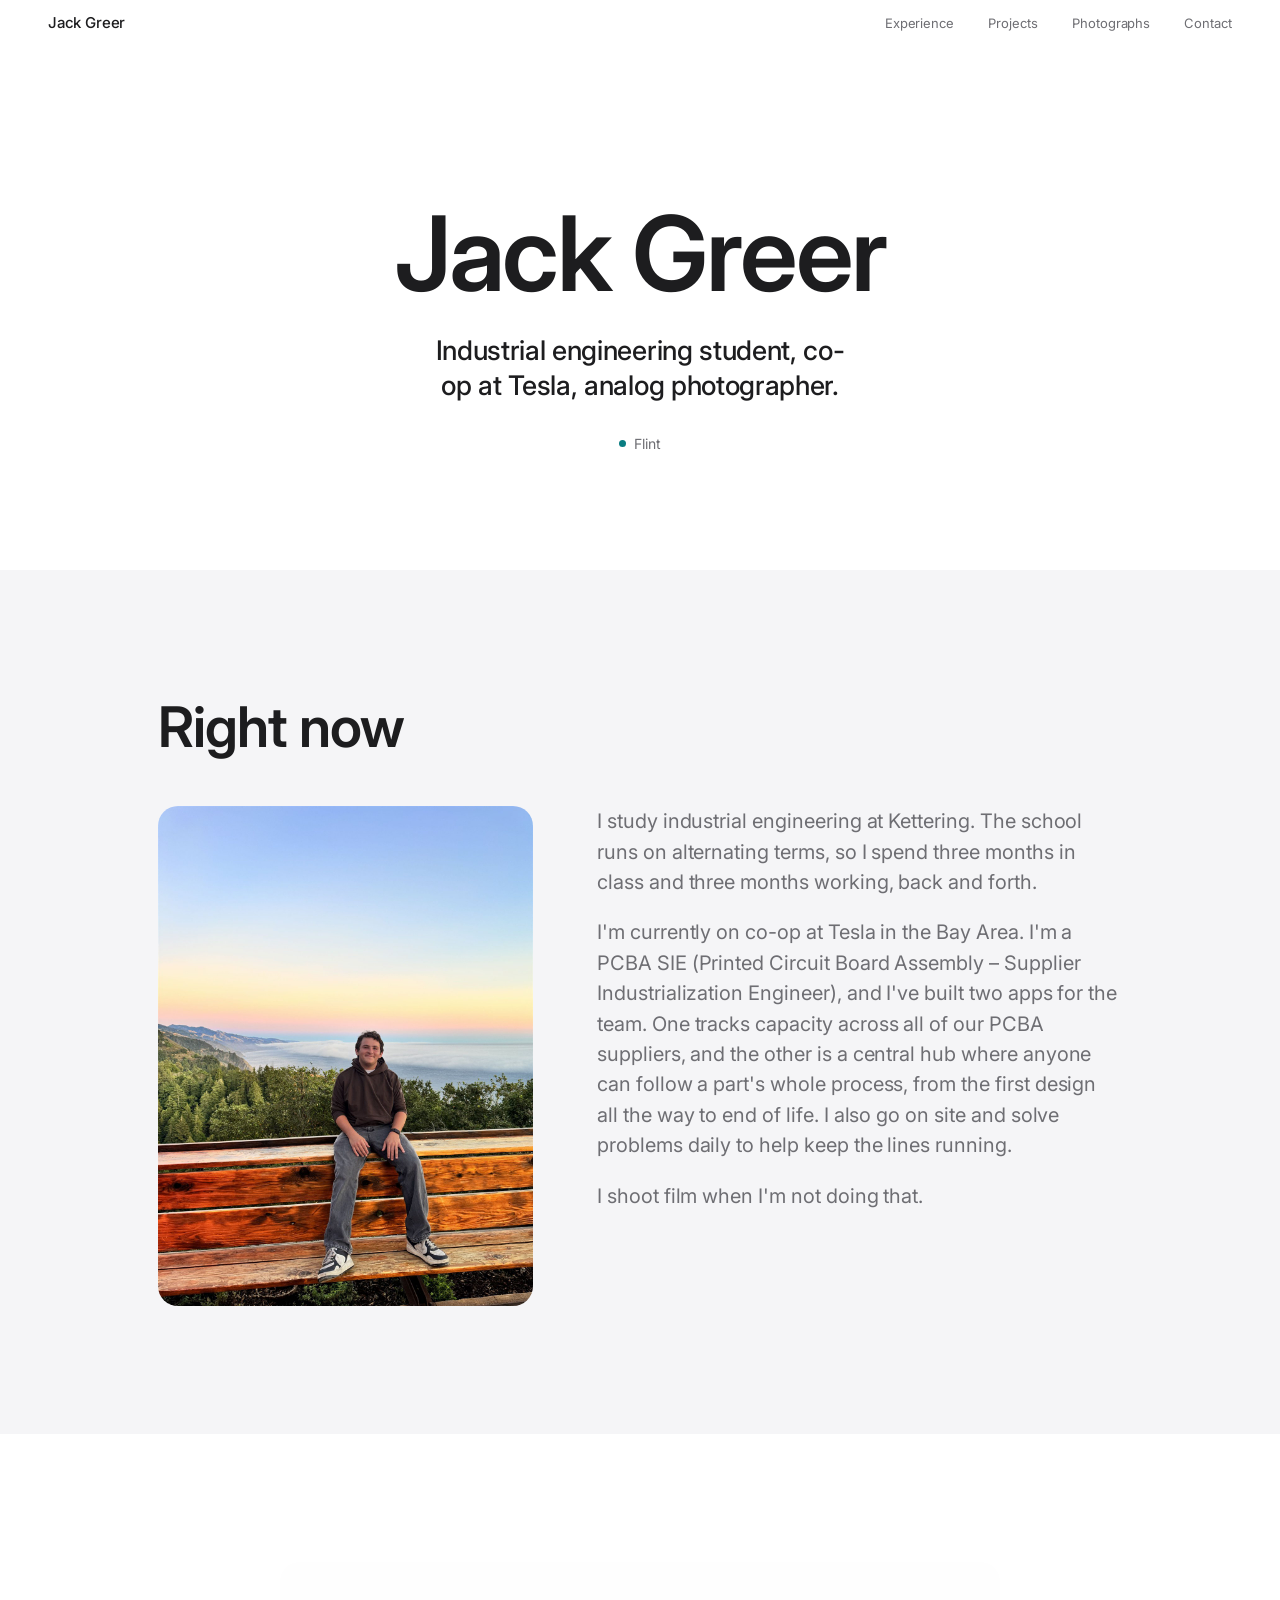
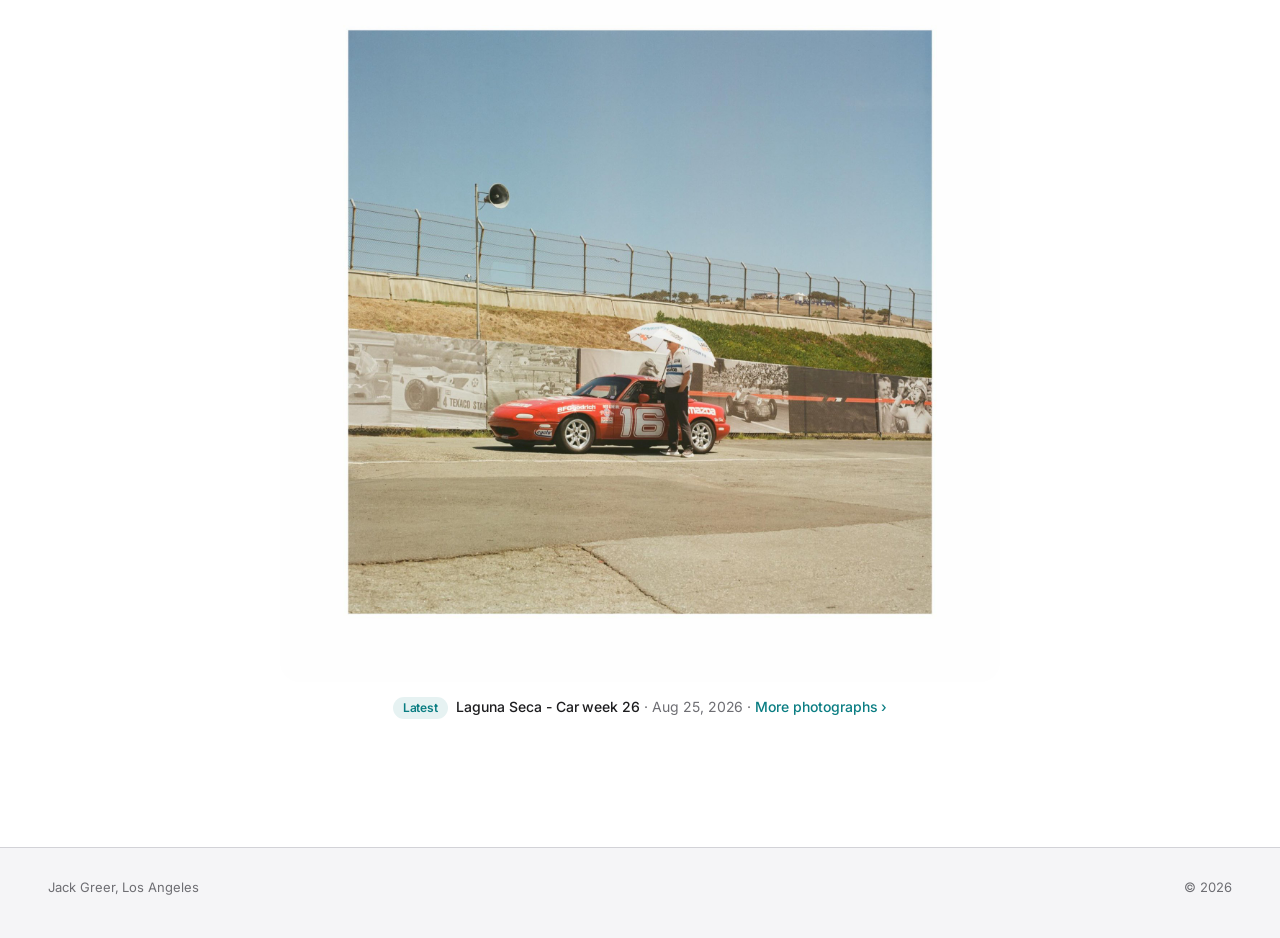
==== commit b57b877a: "Grammer" ====
--- a/index.html
+++ b/index.html
@@ -3,12 +3,12 @@
 <head>
 <meta charset="utf-8">
 <meta name="viewport" content="width=device-width, initial-scale=1">
-<meta name="description" content="Jack Greer. Industrial Engineering student, co-op at Tesla, film photography nerd.">
+<meta name="description" content="Jack Greer. Industrial engineering student, co-op at Tesla, film photography nerd.">
 <link rel="canonical" href="https://greerjack.com/">
 <meta property="og:type" content="website">
 <meta property="og:site_name" content="Jack Greer">
 <meta property="og:title" content="Jack Greer">
-<meta property="og:description" content="Industrial Engineering student, Co-op at Tesla, Film Photography nerd.">
+<meta property="og:description" content="Industrial engineering student, co-op at Tesla, film photography nerd.">
 <meta property="og:url" content="https://greerjack.com/">
 <meta property="og:image" content="https://greerjack.com/ig/01.jpg">
 <meta name="twitter:card" content="summary_large_image">
@@ -36,7 +36,7 @@
 
   <header class="hero inner">
     <h1>Jack Greer</h1>
-    <p class="lede">Industrial Engineering student, Co-op at Tesla, Analog photographer.</p>
+    <p class="lede">Industrial engineering student, co-op at Tesla, analog photographer.</p>
     <p class="where"><span class="dot"></span><span id="city">Flint</span></p>
   </header>
 
@@ -49,7 +49,7 @@
         </figure>
         <div class="prose">
           <p>I study industrial engineering at Kettering. The school runs on alternating terms, so I spend three months in class and three months working, back and forth.</p>
-          <p>Currently I co-op at Tesla in the Bay Area. I'm a PCBA SIE (Printed Circuit Board Assembly - Supplier Industrialization Engineer), and I've built two apps for the team. One tracks capacity across all of our PCBA suppliers, and the other is a central hub where anyone can follow a part's whole process, from the first design all the way to end of life. I go on site as well and solve problems daily to help keep lines running.</p>
+          <p>I'm currently on co-op at Tesla in the Bay Area. I'm a PCBA SIE (Printed Circuit Board Assembly &ndash; Supplier Industrialization Engineer), and I've built two apps for the team. One tracks capacity across all of our PCBA suppliers, and the other is a central hub where anyone can follow a part's whole process, from the first design all the way to end of life. I also go on site and solve problems daily to help keep the lines running.</p>
           <p>I shoot film when I'm not doing that.</p>
         </div>
       </div>
--- a/assets/site.css
+++ b/assets/site.css
@@ -284,7 +284,14 @@
   .contact-body > *{animation:heroIn .7s cubic-bezier(.22,.61,.36,1) backwards}
   .contact-body > .sub{animation-delay:.08s}
   .contact-body > .ccards{animation-delay:.16s}
-}
+  .contact-body > .quote{animation-delay:.24s}
+}
+.quote{margin:clamp(32px,4.5vw,48px) 0 0;padding-left:clamp(16px,2vw,22px);border-left:2px solid var(--accent)}
+.quote blockquote{margin:0}
+.quote p{margin:0;font-size:clamp(18px,1.8vw,21px);line-height:1.45;letter-spacing:-.012em;color:var(--ink)}
+.quote figcaption{margin-top:12px;font-size:14px;color:var(--ink-2)}
+.quote figcaption b{font-weight:600;color:var(--ink)}
+.quote figcaption b::after{content:", ";font-weight:400;color:var(--ink-2)}
 .contact-body .sub{margin-top:clamp(12px,1.6vw,16px)}
 .ccards{display:grid;grid-template-columns:1fr 1fr;gap:clamp(12px,1.6vw,16px);margin-top:clamp(28px,4vw,40px)}
 .ccard-wrap{position:relative}
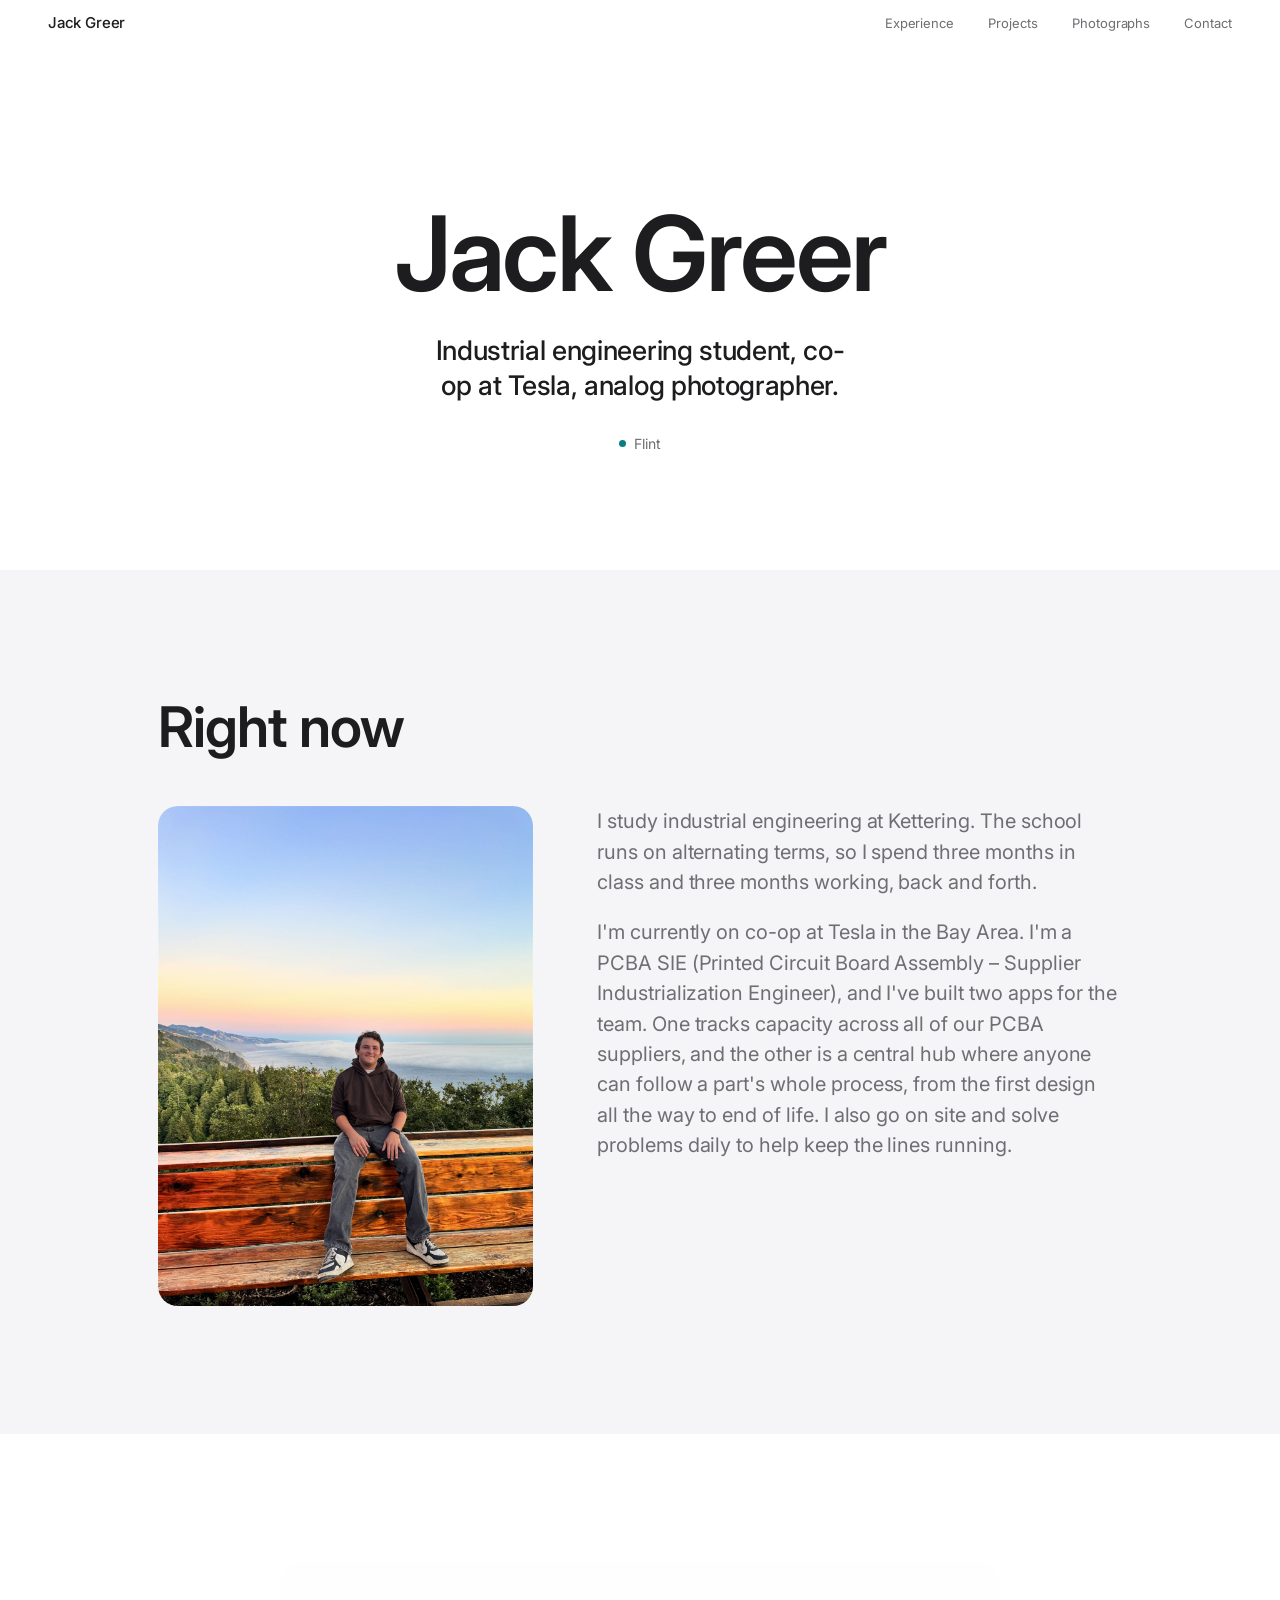
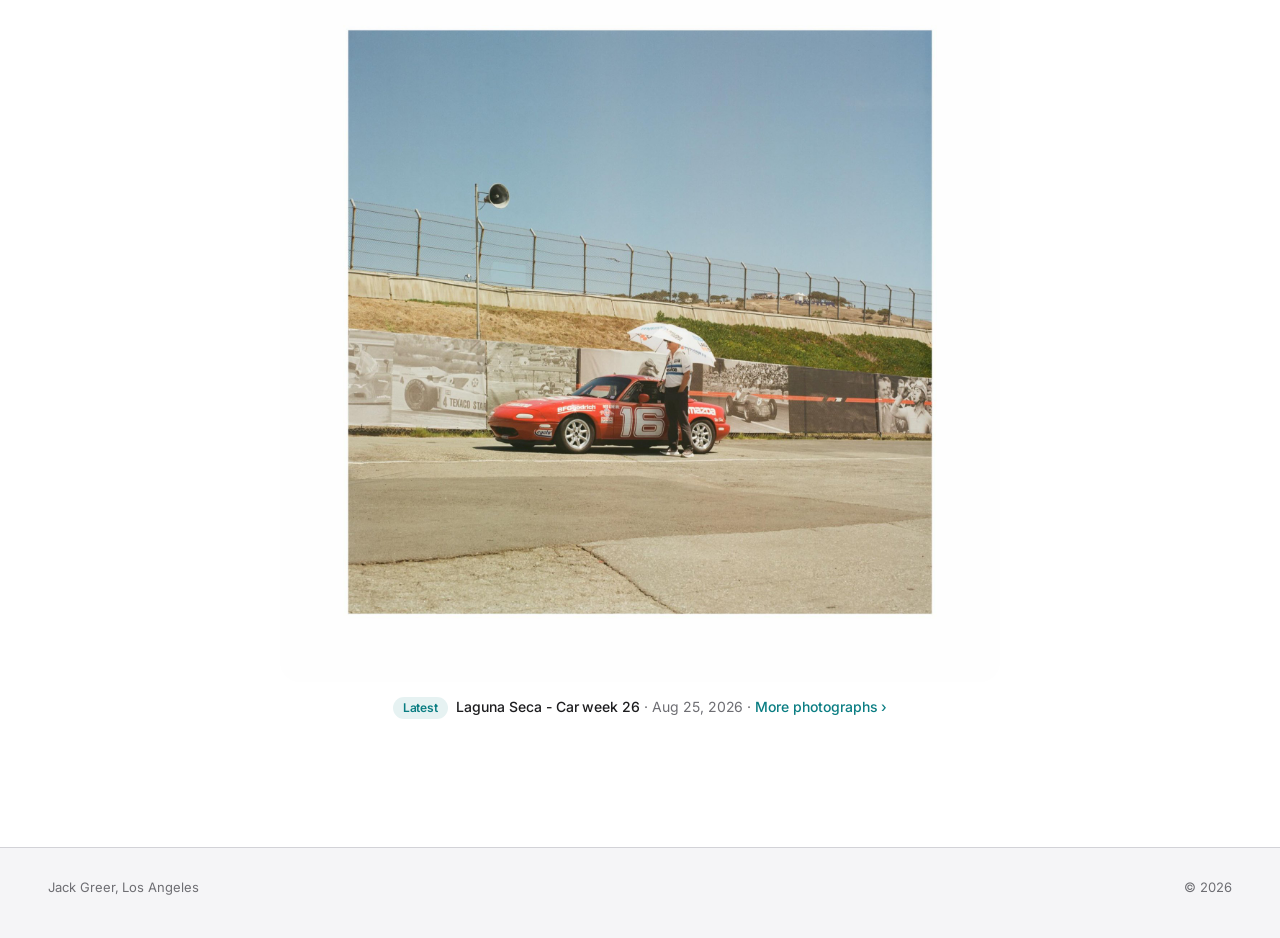
==== commit 110380ea: "new resume doc" ====
--- a/index.html
+++ b/index.html
@@ -19,7 +19,7 @@
 <link rel="preconnect" href="https://fonts.googleapis.com">
 <link rel="preconnect" href="https://fonts.gstatic.com" crossorigin>
 <link rel="stylesheet" href="https://fonts.googleapis.com/css2?family=Inter:wght@400;500;600&display=swap">
-<link rel="stylesheet" href="assets/site.css">
+<link rel="stylesheet" href="assets/site.css?v=20261104b">
 </head>
 <body>
 <nav class="nav">
@@ -50,7 +50,6 @@
         <div class="prose">
           <p>I study industrial engineering at Kettering. The school runs on alternating terms, so I spend three months in class and three months working, back and forth.</p>
           <p>I'm currently on co-op at Tesla in the Bay Area. I'm a PCBA SIE (Printed Circuit Board Assembly &ndash; Supplier Industrialization Engineer), and I've built two apps for the team. One tracks capacity across all of our PCBA suppliers, and the other is a central hub where anyone can follow a part's whole process, from the first design all the way to end of life. I also go on site and solve problems daily to help keep the lines running.</p>
-          <p>I shoot film when I'm not doing that.</p>
         </div>
       </div>
     </div>
@@ -78,6 +77,6 @@
 </dialog>
 
 <script src="assets/posts.js"></script>
-<script src="assets/site.js"></script>
+<script src="assets/site.js?v=20261104b"></script>
 </body>
 </html>
--- a/assets/site.css
+++ b/assets/site.css
@@ -286,12 +286,23 @@
   .contact-body > .ccards{animation-delay:.16s}
   .contact-body > .quote{animation-delay:.24s}
 }
-.quote{margin:clamp(32px,4.5vw,48px) 0 0;padding-left:clamp(16px,2vw,22px);border-left:2px solid var(--accent)}
+/* review card: soft grey panel, teal bar down the left edge */
+.quote{
+  position:relative;overflow:hidden;
+  margin:clamp(20px,3vw,28px) 0 0;
+  padding:clamp(22px,2.6vw,30px) clamp(22px,2.6vw,30px) clamp(22px,2.6vw,30px) clamp(28px,3.2vw,38px);
+  border-radius:clamp(14px,1.6vw,18px);background:var(--bg-alt);
+}
+.quote::before{content:"";position:absolute;left:0;top:0;bottom:0;width:4px;background:var(--accent)}
 .quote blockquote{margin:0}
-.quote p{margin:0;font-size:clamp(18px,1.8vw,21px);line-height:1.45;letter-spacing:-.012em;color:var(--ink)}
-.quote figcaption{margin-top:12px;font-size:14px;color:var(--ink-2)}
-.quote figcaption b{font-weight:600;color:var(--ink)}
-.quote figcaption b::after{content:", ";font-weight:400;color:var(--ink-2)}
+.quote p{margin:0;font-size:clamp(19px,1.9vw,23px);font-weight:500;line-height:1.4;letter-spacing:-.018em;color:var(--ink)}
+.quote figcaption{display:flex;align-items:center;gap:12px;margin-top:20px}
+.quote .av{
+  flex:none;width:38px;height:38px;border-radius:50%;display:grid;place-items:center;
+  background:rgba(10,125,130,.12);color:var(--accent);font-size:13px;font-weight:600;letter-spacing:.02em;
+}
+.quote .who{display:flex;flex-direction:column;gap:1px;font-size:14px;color:var(--ink-2)}
+.quote .who b{font-weight:600;color:var(--ink);font-size:15px}
 .contact-body .sub{margin-top:clamp(12px,1.6vw,16px)}
 .ccards{display:grid;grid-template-columns:1fr 1fr;gap:clamp(12px,1.6vw,16px);margin-top:clamp(28px,4vw,40px)}
 .ccard-wrap{position:relative}
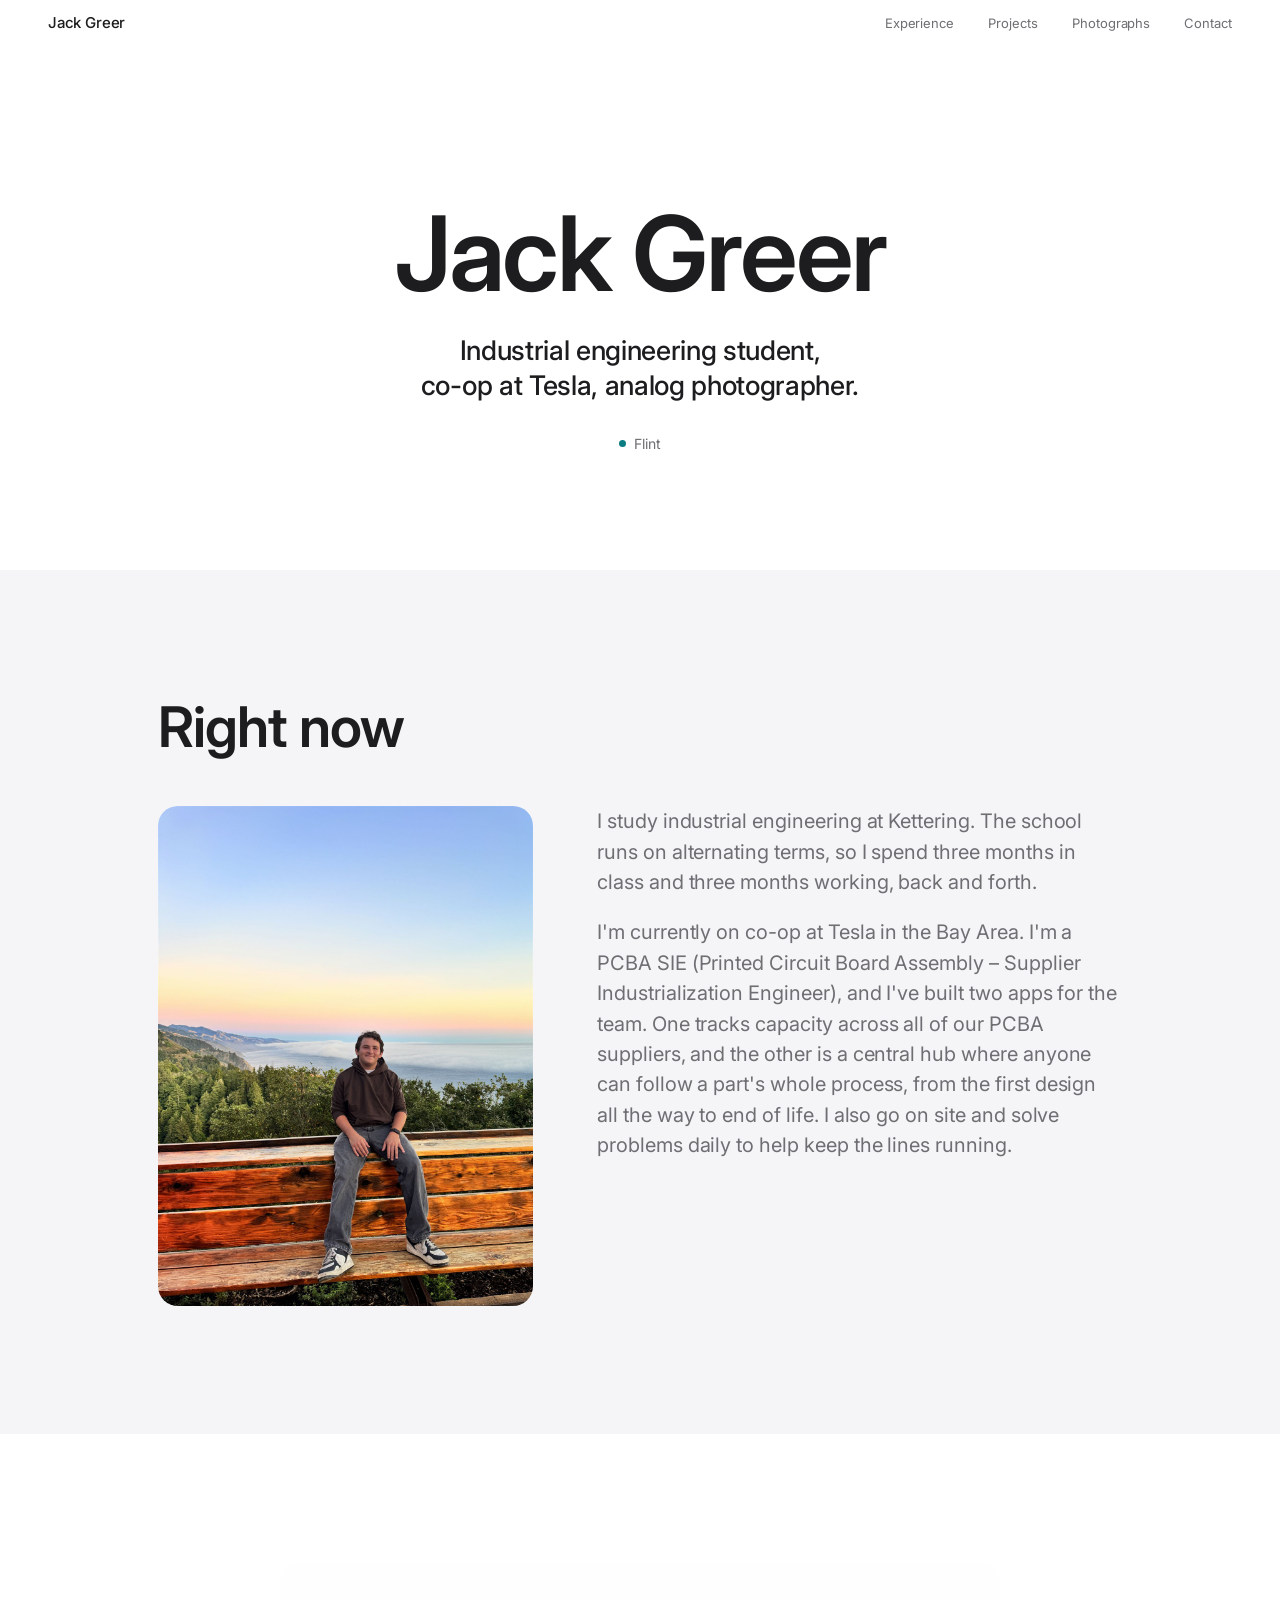
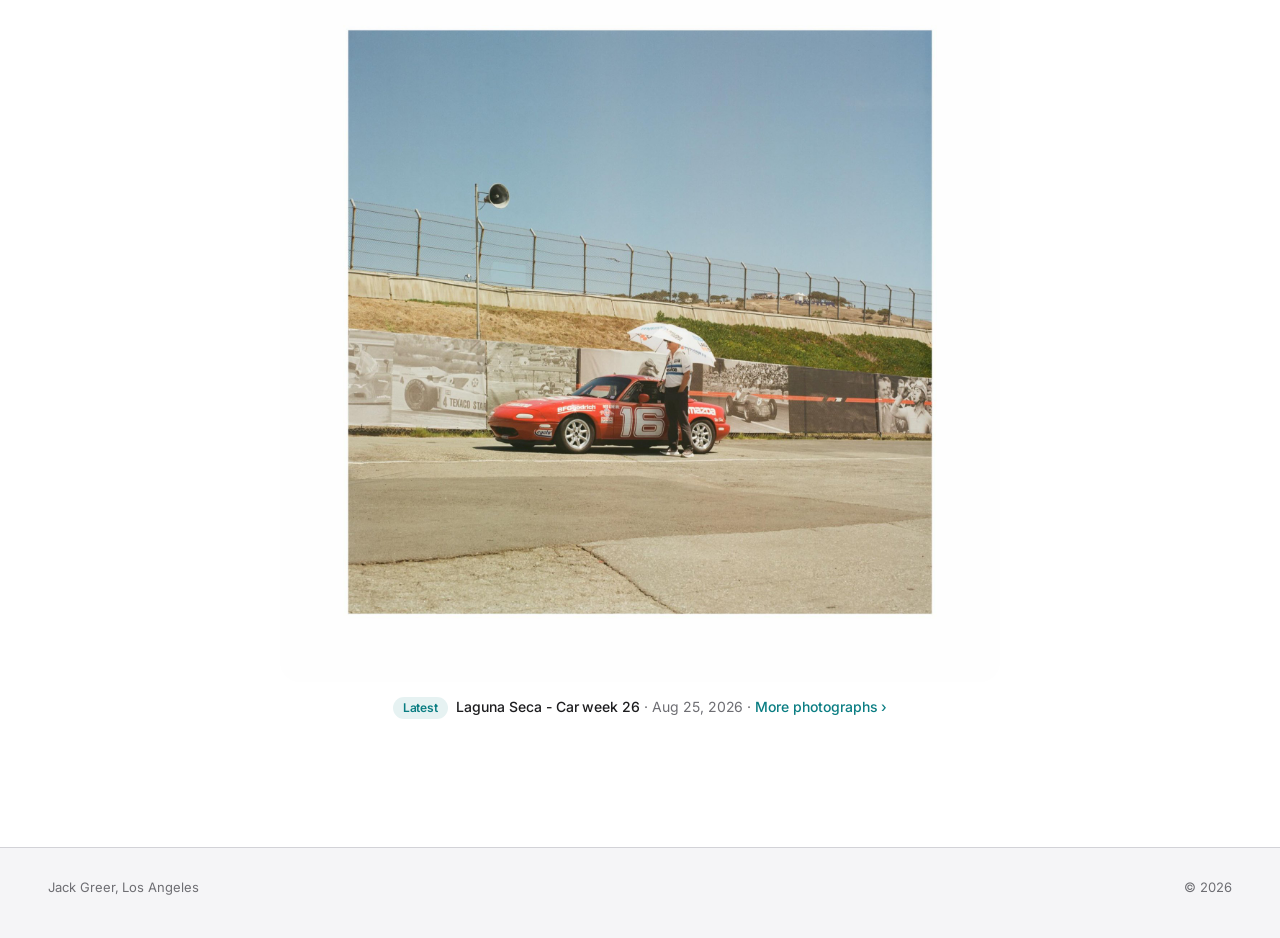
==== commit 4d843856: "COOP Fix" ====
--- a/index.html
+++ b/index.html
@@ -36,7 +36,7 @@
 
   <header class="hero inner">
     <h1>Jack Greer</h1>
-    <p class="lede">Industrial engineering student, co-op at Tesla, analog photographer.</p>
+    <p class="lede">Industrial engineering student, <span class="nowrap">co-op</span> at Tesla, analog photographer.</p>
     <p class="where"><span class="dot"></span><span id="city">Flint</span></p>
   </header>
 
--- a/assets/site.css
+++ b/assets/site.css
@@ -112,6 +112,7 @@
   font-size:clamp(19px,2.6vw,27px);line-height:1.3;font-weight:500;
   letter-spacing:-.012em;color:var(--ink);text-wrap:balance;
 }
+.nowrap{white-space:nowrap}
 .where{
   margin:clamp(22px,3vw,30px) 0 0;display:inline-flex;align-items:center;gap:8px;
   font-size:14px;color:var(--ink-2);
